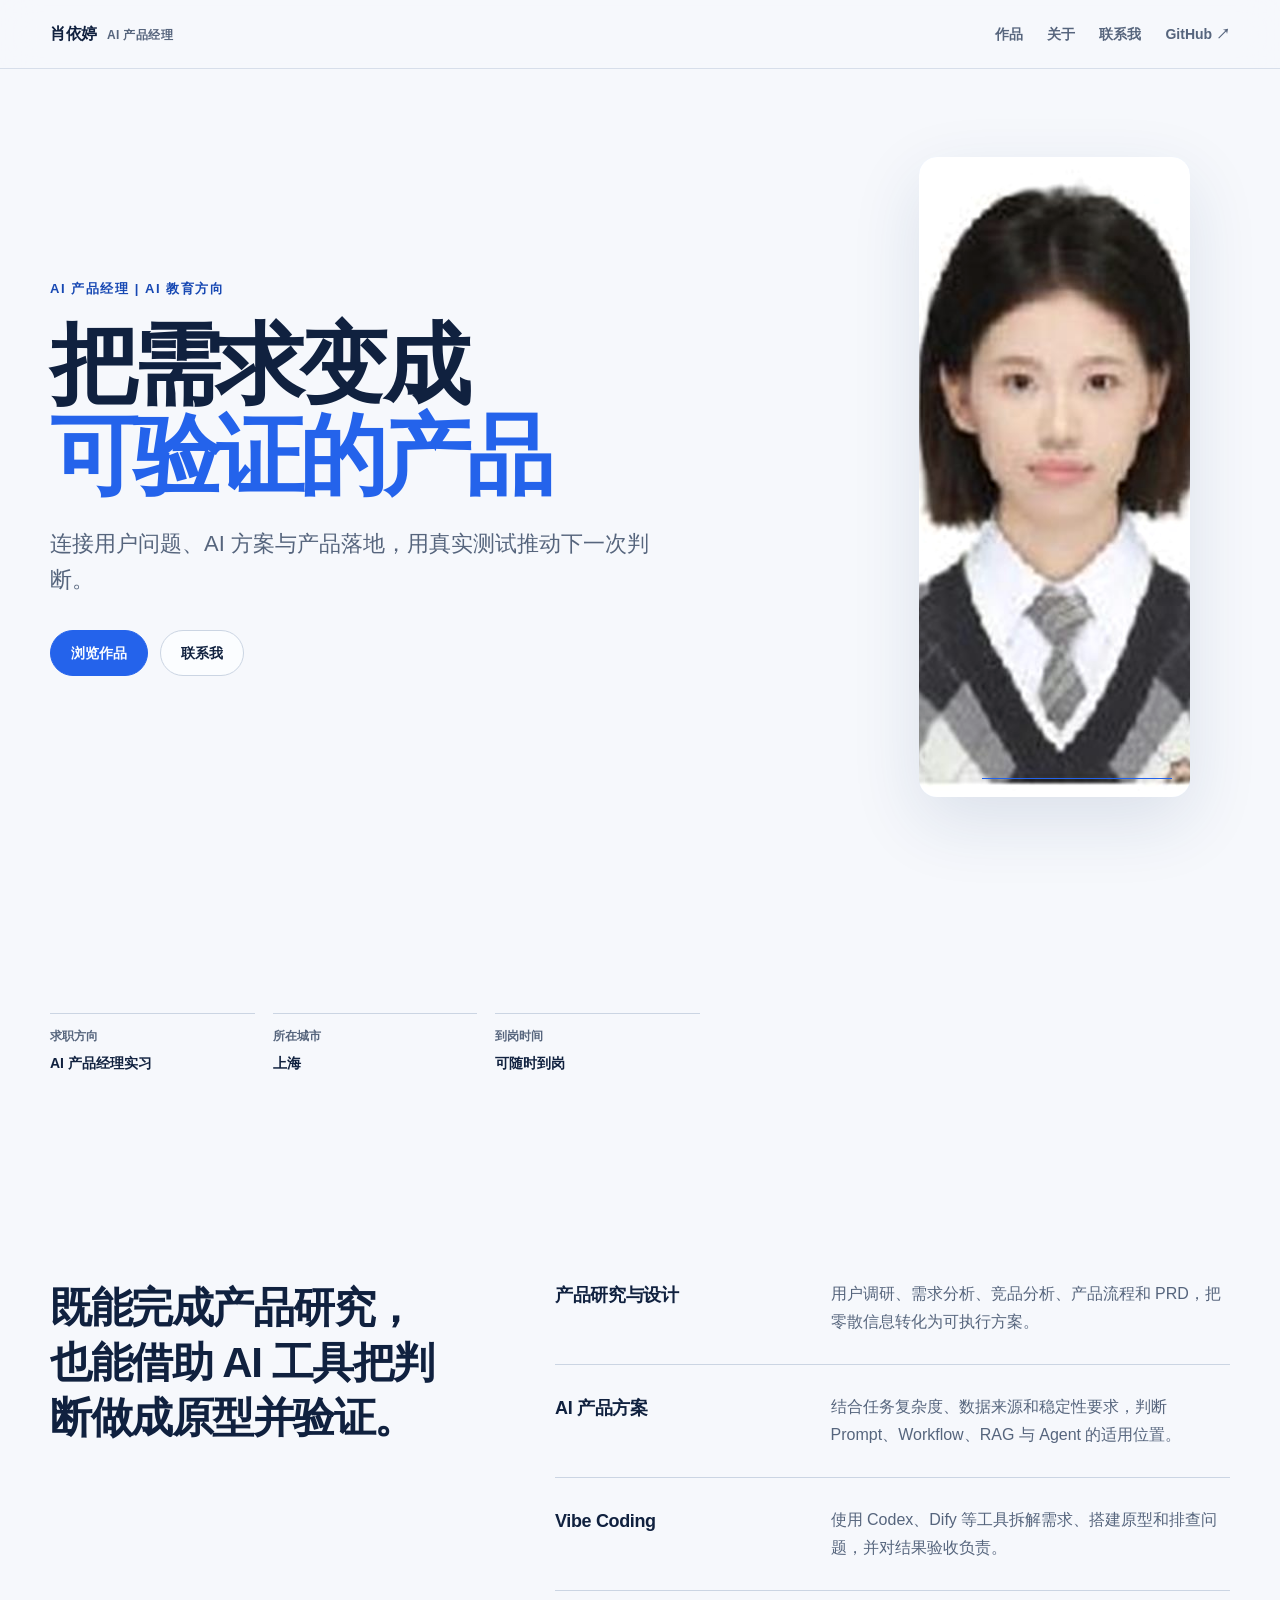
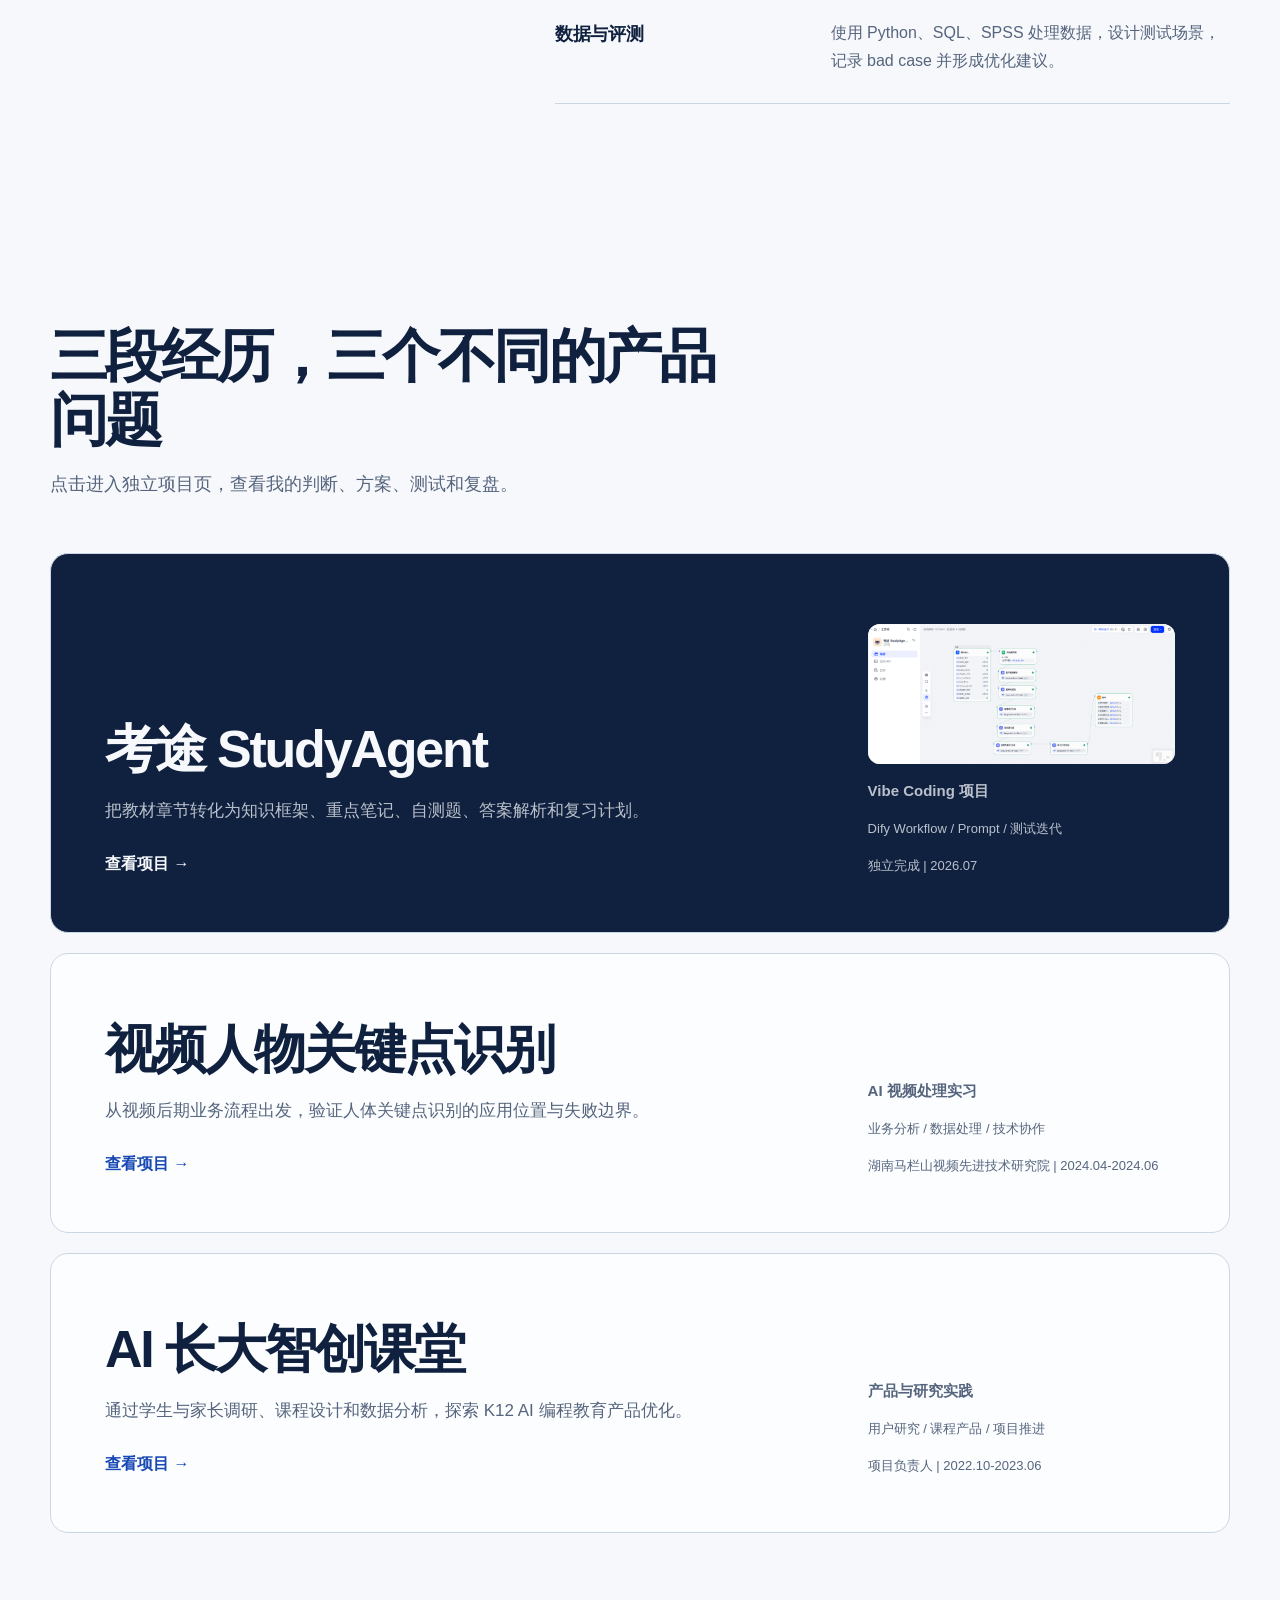
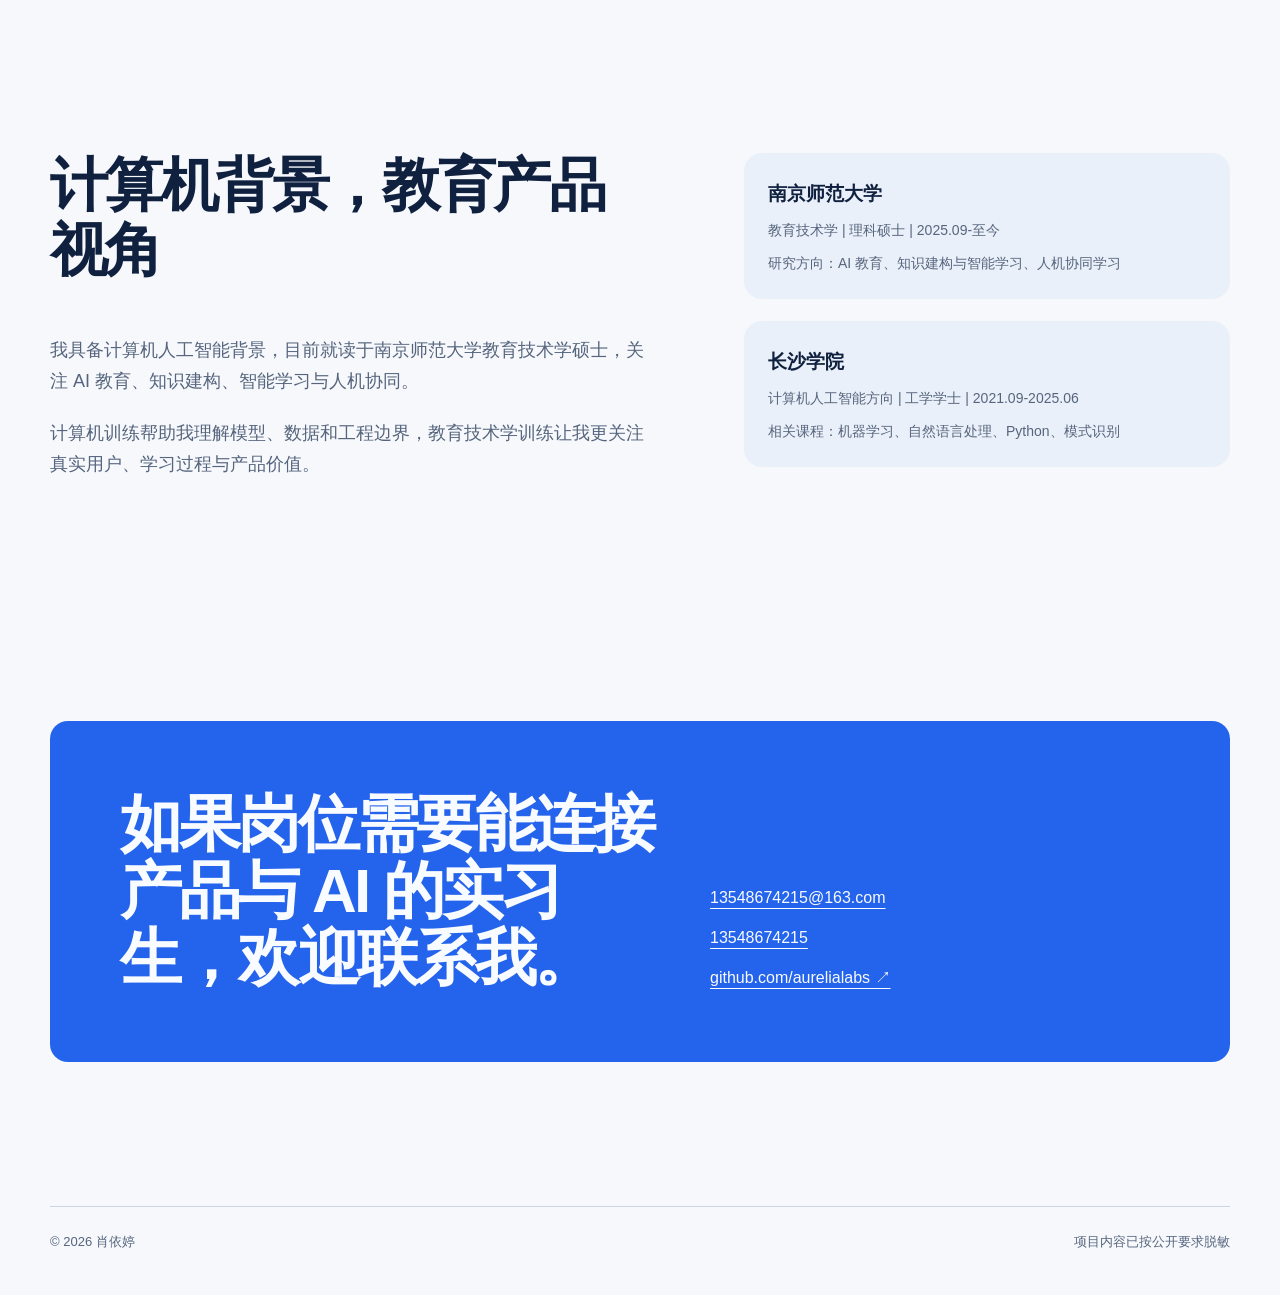
==== index.html @ 1c104a35 "Add files via upload Upload portfolio website" ====
<!doctype html>
<html lang="zh-CN">
  <head>
    <meta charset="utf-8" />
    <meta name="viewport" content="width=device-width, initial-scale=1" />
    <title>肖依婷 | AI 产品经理作品集</title>
    <meta name="description" content="肖依婷的 AI 产品经理作品集，展示 Vibe Coding、AI Workflow、产品研究、数据评测与实习项目。" />
    <meta name="theme-color" content="#10213f" />
    <meta property="og:title" content="肖依婷 | AI 产品经理作品集" />
    <meta property="og:description" content="用产品方法定义问题，用 AI 工具验证方案。" />
    <meta property="og:type" content="website" />
    <meta property="og:image" content="assets/images/portrait.jpg" />
    <link rel="stylesheet" href="assets/css/styles.css" />
    <script defer src="assets/js/main.js"></script>
    <script type="application/ld+json">
      {
        "@context": "https://schema.org",
        "@type": "Person",
        "name": "肖依婷",
        "jobTitle": "AI 产品经理",
        "email": "mailto:13548674215@163.com",
        "url": "https://github.com/aurelialabs",
        "alumniOf": ["南京师范大学", "长沙学院"],
        "knowsAbout": ["AI 产品设计", "Dify", "Prompt Engineering", "用户研究", "数据分析"]
      }
    </script>
  </head>
  <body>
    <a class="skip-link" href="#main">跳到主要内容</a>

    <header class="site-header">
      <nav class="nav-shell" aria-label="主导航">
        <a class="brand" href="index.html">
          肖依婷
          <small>AI 产品经理</small>
        </a>
        <button class="menu-button" type="button" aria-expanded="false" aria-controls="site-navigation" data-menu-button>菜单</button>
        <div class="nav-links" id="site-navigation" data-navigation>
          <a href="#work">作品</a>
          <a href="#about">关于</a>
          <a href="#contact">联系我</a>
          <a href="https://github.com/aurelialabs" target="_blank" rel="noreferrer">GitHub ↗</a>
        </div>
      </nav>
    </header>

    <main id="main">
      <div class="container">
        <section class="hero" aria-labelledby="hero-title">
          <div class="hero-copy reveal">
            <p class="eyebrow">AI 产品经理 | AI 教育方向</p>
            <h1 id="hero-title">把需求变成<br /><span>可验证的产品</span></h1>
            <p class="hero-lead">连接用户问题、AI 方案与产品落地，用真实测试推动下一次判断。</p>
            <div class="hero-actions">
              <a class="button" href="#work">浏览作品</a>
              <a class="button secondary" href="mailto:13548674215@163.com">联系我</a>
            </div>
          </div>
          <figure class="portrait-wrap reveal">
            <img src="assets/images/portrait.jpg" width="520" height="650" alt="肖依婷职业照" />
          </figure>
        </section>
      </div>

      <section class="section compact" aria-label="求职信息">
        <div class="container">
          <dl class="quick-facts reveal">
            <div>
              <dt>求职方向</dt>
              <dd>AI 产品经理实习</dd>
            </div>
            <div>
              <dt>所在城市</dt>
              <dd>上海</dd>
            </div>
            <div>
              <dt>到岗时间</dt>
              <dd>可随时到岗</dd>
            </div>
          </dl>
        </div>
      </section>

      <section class="section" id="capabilities">
        <div class="container capability-layout">
          <div class="capability-statement reveal">既能完成产品研究，也能借助 AI 工具把判断做成原型并验证。</div>
          <ul class="capability-list" aria-label="核心能力">
            <li class="capability-item reveal">
              <h3>产品研究与设计</h3>
              <p>用户调研、需求分析、竞品分析、产品流程和 PRD，把零散信息转化为可执行方案。</p>
            </li>
            <li class="capability-item reveal">
              <h3>AI 产品方案</h3>
              <p>结合任务复杂度、数据来源和稳定性要求，判断 Prompt、Workflow、RAG 与 Agent 的适用位置。</p>
            </li>
            <li class="capability-item reveal">
              <h3>Vibe Coding</h3>
              <p>使用 Codex、Dify 等工具拆解需求、搭建原型和排查问题，并对结果验收负责。</p>
            </li>
            <li class="capability-item reveal">
              <h3>数据与评测</h3>
              <p>使用 Python、SQL、SPSS 处理数据，设计测试场景，记录 bad case 并形成优化建议。</p>
            </li>
          </ul>
        </div>
      </section>

      <section class="section" id="work">
        <div class="container">
          <div class="section-heading reveal">
            <h2>三段经历，三个不同的产品问题</h2>
            <p>点击进入独立项目页，查看我的判断、方案、测试和复盘。</p>
          </div>

          <div class="work-list">
            <a class="work-item featured reveal" href="projects/studyagent.html">
              <div class="work-copy">
                <h3>考途 StudyAgent</h3>
                <p>把教材章节转化为知识框架、重点笔记、自测题、答案解析和复习计划。</p>
                <div class="work-link">查看项目 →</div>
              </div>
              <div class="work-meta">
                <img class="work-preview" src="assets/images/studyagent-workflow.png" alt="考途 StudyAgent Workflow 截图" />
                <strong>Vibe Coding 项目</strong>
                <span>Dify Workflow / Prompt / 测试迭代</span>
                <span>独立完成 | 2026.07</span>
              </div>
            </a>

            <a class="work-item reveal" href="projects/video-keypoints.html">
              <div class="work-copy">
                <h3>视频人物关键点识别</h3>
                <p>从视频后期业务流程出发，验证人体关键点识别的应用位置与失败边界。</p>
                <div class="work-link">查看项目 →</div>
              </div>
              <div class="work-meta">
                <strong>AI 视频处理实习</strong>
                <span>业务分析 / 数据处理 / 技术协作</span>
                <span>湖南马栏山视频先进技术研究院 | 2024.04-2024.06</span>
              </div>
            </a>

            <a class="work-item reveal" href="projects/ai-classroom.html">
              <div class="work-copy">
                <h3>AI 长大智创课堂</h3>
                <p>通过学生与家长调研、课程设计和数据分析，探索 K12 AI 编程教育产品优化。</p>
                <div class="work-link">查看项目 →</div>
              </div>
              <div class="work-meta">
                <strong>产品与研究实践</strong>
                <span>用户研究 / 课程产品 / 项目推进</span>
                <span>项目负责人 | 2022.10-2023.06</span>
              </div>
            </a>
          </div>
        </div>
      </section>

      <section class="section" id="about">
        <div class="container about-grid">
          <div class="about-copy reveal">
            <div class="section-heading">
              <h2>计算机背景，教育产品视角</h2>
            </div>
            <p>我具备计算机人工智能背景，目前就读于南京师范大学教育技术学硕士，关注 AI 教育、知识建构、智能学习与人机协同。</p>
            <p>计算机训练帮助我理解模型、数据和工程边界，教育技术学训练让我更关注真实用户、学习过程与产品价值。</p>
          </div>
          <div class="education">
            <article class="reveal">
              <h3>南京师范大学</h3>
              <p>教育技术学 | 理科硕士 | 2025.09-至今</p>
              <p>研究方向：AI 教育、知识建构与智能学习、人机协同学习</p>
            </article>
            <article class="reveal">
              <h3>长沙学院</h3>
              <p>计算机人工智能方向 | 工学学士 | 2021.09-2025.06</p>
              <p>相关课程：机器学习、自然语言处理、Python、模式识别</p>
            </article>
          </div>
        </div>
      </section>

      <section class="section" id="contact">
        <div class="container">
          <div class="contact-panel reveal">
            <h2>如果岗位需要能连接产品与 AI 的实习生，欢迎联系我。</h2>
            <div class="contact-links">
              <a href="mailto:13548674215@163.com">13548674215@163.com</a>
              <a href="tel:13548674215">13548674215</a>
              <a href="https://github.com/aurelialabs" target="_blank" rel="noreferrer">github.com/aurelialabs ↗</a>
            </div>
          </div>
        </div>
      </section>
    </main>

    <footer class="site-footer">
      <div class="container footer-inner">
        <span>© <span data-year>2026</span> 肖依婷</span>
        <span>项目内容已按公开要求脱敏</span>
      </div>
    </footer>
  </body>
</html>
---- assets/css/styles.css ----
:root {
  color-scheme: light dark;
  --bg: #f6f8fc;
  --surface: #fbfdff;
  --surface-2: #eaf0f9;
  --ink: #10213f;
  --muted: #56657d;
  --line: #cbd5e3;
  --accent: #2463eb;
  --accent-strong: #1748b3;
  --accent-soft: #dce8ff;
  --shadow: 0 24px 70px rgba(23, 55, 105, 0.12);
  --radius: 18px;
  --content: 1180px;
}

@media (prefers-color-scheme: dark) {
  :root {
    --bg: #0d1626;
    --surface: #121f34;
    --surface-2: #192943;
    --ink: #edf4ff;
    --muted: #a7b5ca;
    --line: #30425e;
    --accent: #6f9cff;
    --accent-strong: #a9c2ff;
    --accent-soft: #1c3768;
    --shadow: 0 24px 70px rgba(2, 8, 20, 0.28);
  }
}

* {
  box-sizing: border-box;
}

html {
  scroll-behavior: smooth;
}

body {
  margin: 0;
  background: var(--bg);
  color: var(--ink);
  font-family: "Segoe UI", "PingFang SC", "Microsoft YaHei", sans-serif;
  font-size: 16px;
  line-height: 1.75;
  text-rendering: optimizeLegibility;
}

img {
  display: block;
  max-width: 100%;
}

a {
  color: inherit;
}

button,
a {
  -webkit-tap-highlight-color: transparent;
}

:focus-visible {
  outline: 3px solid var(--accent);
  outline-offset: 4px;
}

.skip-link {
  position: fixed;
  top: 10px;
  left: 10px;
  z-index: 100;
  padding: 10px 14px;
  border-radius: 8px;
  background: var(--ink);
  color: var(--bg);
  transform: translateY(-160%);
  transition: transform 180ms ease;
}

.skip-link:focus {
  transform: translateY(0);
}

.site-header {
  position: sticky;
  top: 0;
  z-index: 20;
  border-bottom: 1px solid color-mix(in srgb, var(--line) 70%, transparent);
  background: color-mix(in srgb, var(--bg) 88%, transparent);
  backdrop-filter: blur(18px);
}

.nav-shell {
  width: min(var(--content), calc(100% - 40px));
  min-height: 68px;
  margin: 0 auto;
  display: flex;
  align-items: center;
  justify-content: space-between;
  gap: 28px;
}

.brand {
  display: inline-flex;
  align-items: baseline;
  gap: 10px;
  color: var(--ink);
  text-decoration: none;
  font-weight: 760;
  letter-spacing: -0.02em;
  white-space: nowrap;
}

.brand small {
  color: var(--muted);
  font-size: 12px;
  font-weight: 600;
  letter-spacing: 0.03em;
}

.nav-links {
  display: flex;
  align-items: center;
  gap: 24px;
}

.nav-links a {
  color: var(--muted);
  text-decoration: none;
  font-size: 14px;
  font-weight: 650;
  transition: color 160ms ease;
}

.nav-links a:hover,
.nav-links a[aria-current="page"] {
  color: var(--accent-strong);
}

.menu-button {
  display: none;
  border: 1px solid var(--line);
  border-radius: 999px;
  background: var(--surface);
  color: var(--ink);
  padding: 8px 13px;
  font: inherit;
  font-size: 14px;
  font-weight: 700;
  cursor: pointer;
}

.container {
  width: min(var(--content), calc(100% - 40px));
  margin: 0 auto;
}

.hero {
  min-height: calc(100dvh - 68px);
  display: grid;
  grid-template-columns: minmax(0, 1.35fr) minmax(280px, 0.65fr);
  align-items: center;
  gap: clamp(40px, 8vw, 100px);
  padding: 72px 0 88px;
}

.hero-copy {
  max-width: 760px;
}

.eyebrow {
  margin: 0 0 18px;
  color: var(--accent-strong);
  font-size: 13px;
  font-weight: 750;
  letter-spacing: 0.12em;
  text-transform: uppercase;
}

.hero h1,
.project-hero h1 {
  margin: 0;
  font-size: clamp(46px, 7vw, 88px);
  line-height: 1.04;
  letter-spacing: -0.055em;
  font-weight: 820;
}

.hero h1 span {
  color: var(--accent);
}

.hero-lead {
  max-width: 620px;
  margin: 24px 0 0;
  color: var(--muted);
  font-size: clamp(18px, 2vw, 22px);
  line-height: 1.65;
}

.hero-actions,
.project-actions {
  display: flex;
  flex-wrap: wrap;
  gap: 12px;
  margin-top: 32px;
}

.button {
  min-height: 46px;
  display: inline-flex;
  align-items: center;
  justify-content: center;
  gap: 8px;
  padding: 0 20px;
  border: 1px solid var(--accent);
  border-radius: 999px;
  background: var(--accent);
  color: #f8fbff;
  text-decoration: none;
  font-size: 14px;
  font-weight: 750;
  line-height: 1;
  white-space: nowrap;
  transition: transform 160ms ease, background 160ms ease;
}

.button:hover {
  background: var(--accent-strong);
  transform: translateY(-2px);
}

.button:active {
  transform: translateY(1px);
}

.button.secondary {
  border-color: var(--line);
  background: var(--surface);
  color: var(--ink);
}

.button.secondary:hover {
  border-color: var(--accent);
  color: var(--accent-strong);
}

.portrait-wrap {
  position: relative;
  align-self: stretch;
  min-height: 520px;
  overflow: hidden;
  border-radius: var(--radius);
  background: var(--accent-soft);
  box-shadow: var(--shadow);
}

.portrait-wrap::after {
  content: "";
  position: absolute;
  inset: auto 18px 18px auto;
  width: 70%;
  height: 1px;
  background: var(--accent);
}

.portrait-wrap img {
  width: 100%;
  height: 100%;
  object-fit: cover;
  object-position: center top;
  filter: saturate(0.82) contrast(1.03);
}

.quick-facts {
  margin-top: 34px;
  display: grid;
  grid-template-columns: repeat(3, minmax(0, 1fr));
  gap: 18px;
  max-width: 650px;
}

.quick-facts div {
  padding-top: 12px;
  border-top: 1px solid var(--line);
}

.quick-facts dt {
  color: var(--muted);
  font-size: 12px;
  font-weight: 650;
}

.quick-facts dd {
  margin: 4px 0 0;
  font-size: 14px;
  font-weight: 750;
}

.section {
  padding: 110px 0;
}

.section.compact {
  padding: 78px 0;
}

.section-heading {
  max-width: 720px;
  margin-bottom: 52px;
}

.section-heading h2,
.project-section h2 {
  margin: 0;
  font-size: clamp(32px, 4.8vw, 58px);
  line-height: 1.12;
  letter-spacing: -0.045em;
}

.section-heading p {
  max-width: 620px;
  margin: 16px 0 0;
  color: var(--muted);
  font-size: 18px;
}

.capability-layout {
  display: grid;
  grid-template-columns: minmax(260px, 0.75fr) minmax(0, 1.25fr);
  gap: clamp(36px, 8vw, 100px);
  align-items: start;
}

.capability-statement {
  position: sticky;
  top: 108px;
  font-size: clamp(26px, 3.3vw, 42px);
  line-height: 1.32;
  letter-spacing: -0.035em;
  font-weight: 760;
}

.capability-list {
  margin: 0;
  padding: 0;
  list-style: none;
}

.capability-item {
  display: grid;
  grid-template-columns: minmax(180px, 0.62fr) 1fr;
  gap: 28px;
  padding: 28px 0;
  border-bottom: 1px solid var(--line);
}

.capability-item:first-child {
  padding-top: 0;
}

.capability-item h3 {
  margin: 0;
  font-size: 18px;
  letter-spacing: -0.02em;
}

.capability-item p {
  margin: 0;
  color: var(--muted);
}

.work-list {
  display: grid;
  gap: 20px;
}

.work-item {
  display: grid;
  grid-template-columns: 1fr minmax(220px, 0.44fr);
  gap: clamp(24px, 5vw, 70px);
  align-items: end;
  min-height: 280px;
  padding: clamp(28px, 5vw, 54px);
  overflow: hidden;
  border: 1px solid var(--line);
  border-radius: var(--radius);
  background: var(--surface);
  text-decoration: none;
  transition: transform 180ms ease, border-color 180ms ease, box-shadow 180ms ease;
}

.work-item:hover {
  transform: translateY(-4px);
  border-color: var(--accent);
  box-shadow: var(--shadow);
}

.work-item.featured {
  min-height: 380px;
  background: var(--ink);
  color: var(--bg);
}

.work-item.featured .work-copy p,
.work-item.featured .work-meta {
  color: color-mix(in srgb, var(--bg) 74%, transparent);
}

.work-item h3 {
  max-width: 700px;
  margin: 0;
  font-size: clamp(29px, 4.2vw, 52px);
  line-height: 1.12;
  letter-spacing: -0.042em;
}

.work-copy p {
  max-width: 620px;
  margin: 18px 0 0;
  color: var(--muted);
  font-size: 17px;
}

.work-meta {
  display: grid;
  gap: 14px;
  color: var(--muted);
  font-size: 13px;
}

.work-preview {
  width: 100%;
  max-height: 180px;
  object-fit: cover;
  object-position: top left;
  border-radius: calc(var(--radius) - 6px);
  background: var(--surface-2);
}

.work-meta strong {
  color: inherit;
  font-size: 15px;
}

.work-link {
  margin-top: 24px;
  color: var(--accent-strong);
  font-weight: 750;
}

.featured .work-link {
  color: var(--bg);
}

.about-grid {
  display: grid;
  grid-template-columns: minmax(0, 1.1fr) minmax(280px, 0.9fr);
  gap: clamp(36px, 8vw, 100px);
  align-items: start;
}

.about-copy p {
  margin: 0 0 20px;
  color: var(--muted);
  font-size: 18px;
}

.education {
  display: grid;
  gap: 22px;
}

.education article {
  padding: 24px;
  border-radius: var(--radius);
  background: var(--surface-2);
}

.education h3 {
  margin: 0;
  font-size: 19px;
}

.education p {
  margin: 8px 0 0;
  color: var(--muted);
  font-size: 14px;
}

.contact-panel {
  display: grid;
  grid-template-columns: minmax(0, 1.1fr) minmax(260px, 0.9fr);
  gap: 40px;
  padding: clamp(34px, 6vw, 70px);
  border-radius: var(--radius);
  background: var(--accent);
  color: #f8fbff;
}

.contact-panel h2 {
  max-width: 660px;
  margin: 0;
  font-size: clamp(34px, 5vw, 62px);
  line-height: 1.08;
  letter-spacing: -0.045em;
}

.contact-links {
  display: grid;
  align-content: end;
  gap: 12px;
}

.contact-links a {
  color: #f8fbff;
  text-decoration-thickness: 1px;
  text-underline-offset: 5px;
}

.site-footer {
  padding: 34px 0 42px;
  color: var(--muted);
  font-size: 13px;
}

.footer-inner {
  display: flex;
  justify-content: space-between;
  gap: 20px;
  border-top: 1px solid var(--line);
  padding-top: 24px;
}

.project-hero {
  padding: 90px 0 74px;
}

.project-hero h1 {
  max-width: 950px;
  font-size: clamp(42px, 7vw, 82px);
}

.project-summary {
  max-width: 760px;
  margin: 26px 0 0;
  color: var(--muted);
  font-size: clamp(18px, 2.2vw, 23px);
}

.project-meta {
  display: grid;
  grid-template-columns: repeat(4, minmax(0, 1fr));
  gap: 20px;
  margin-top: 46px;
  padding: 22px 0;
  border-top: 1px solid var(--line);
  border-bottom: 1px solid var(--line);
}

.project-meta dt {
  color: var(--muted);
  font-size: 12px;
  font-weight: 650;
}

.project-meta dd {
  margin: 5px 0 0;
  font-weight: 750;
}

.project-body {
  padding-bottom: 100px;
}

.project-section {
  display: grid;
  grid-template-columns: minmax(220px, 0.55fr) minmax(0, 1.45fr);
  gap: clamp(36px, 8vw, 110px);
  padding: 76px 0;
  border-bottom: 1px solid var(--line);
}

.project-section h2 {
  font-size: clamp(28px, 3.4vw, 44px);
}

.project-content {
  max-width: 760px;
}

.project-content p {
  margin: 0 0 20px;
  color: var(--muted);
}

.project-content h3 {
  margin: 38px 0 12px;
  font-size: 21px;
  letter-spacing: -0.02em;
}

.project-content ul,
.project-content ol {
  margin: 18px 0 26px;
  padding-left: 22px;
  color: var(--muted);
}

.project-content li + li {
  margin-top: 9px;
}

.callout {
  margin: 28px 0;
  padding: 22px 24px;
  border-left: 4px solid var(--accent);
  border-radius: 0 var(--radius) var(--radius) 0;
  background: var(--surface-2);
}

.callout p {
  margin: 0;
  color: var(--ink);
  font-weight: 650;
}

.process {
  display: grid;
  grid-template-columns: repeat(3, minmax(0, 1fr));
  gap: 12px;
  margin: 26px 0;
}

.process div {
  padding: 20px;
  border-radius: var(--radius);
  background: var(--surface-2);
}

.process strong {
  display: block;
  margin-bottom: 6px;
}

.process span {
  color: var(--muted);
  font-size: 14px;
}

.evidence-grid {
  display: grid;
  grid-template-columns: repeat(2, minmax(0, 1fr));
  gap: 16px;
  margin: 28px 0;
}

.evidence {
  overflow: hidden;
  border: 1px solid var(--line);
  border-radius: var(--radius);
  background: var(--surface);
}

.evidence.wide {
  grid-column: 1 / -1;
}

.evidence img {
  width: 100%;
  aspect-ratio: 16 / 10;
  object-fit: cover;
  object-position: top left;
  background: var(--surface-2);
}

.evidence figcaption {
  padding: 14px 16px 16px;
  color: var(--muted);
  font-size: 13px;
}

.data-points {
  display: grid;
  grid-template-columns: repeat(2, minmax(0, 1fr));
  gap: 16px;
  margin: 28px 0;
}

.data-point {
  padding: 24px;
  border-radius: var(--radius);
  background: var(--surface-2);
}

.data-point strong {
  display: block;
  color: var(--accent-strong);
  font-size: clamp(26px, 4vw, 42px);
  letter-spacing: -0.04em;
}

.data-point span {
  color: var(--muted);
  font-size: 14px;
}

.next-projects {
  display: grid;
  grid-template-columns: repeat(2, minmax(0, 1fr));
  gap: 16px;
  padding: 70px 0 100px;
}

.next-projects a {
  padding: 26px;
  border: 1px solid var(--line);
  border-radius: var(--radius);
  background: var(--surface);
  text-decoration: none;
  font-weight: 750;
  transition: border-color 160ms ease, transform 160ms ease;
}

.next-projects a:hover {
  border-color: var(--accent);
  transform: translateY(-3px);
}

.reveal {
  opacity: 0;
  transform: translateY(18px);
}

.reveal.is-visible {
  opacity: 1;
  transform: translateY(0);
  transition: opacity 520ms cubic-bezier(0.16, 1, 0.3, 1), transform 520ms cubic-bezier(0.16, 1, 0.3, 1);
}

@media (max-width: 900px) {
  .menu-button {
    display: inline-flex;
  }

  .nav-links {
    position: absolute;
    top: 68px;
    right: 20px;
    left: 20px;
    display: none;
    align-items: stretch;
    flex-direction: column;
    gap: 0;
    padding: 12px;
    border: 1px solid var(--line);
    border-radius: var(--radius);
    background: var(--surface);
    box-shadow: var(--shadow);
  }

  .nav-links.is-open {
    display: flex;
  }

  .nav-links a {
    padding: 11px 12px;
  }

  .hero,
  .about-grid,
  .contact-panel,
  .project-section {
    grid-template-columns: 1fr;
  }

  .hero {
    min-height: auto;
    padding-top: 54px;
  }

  .portrait-wrap {
    min-height: 480px;
  }

  .capability-layout {
    grid-template-columns: 1fr;
  }

  .capability-statement {
    position: static;
  }

  .project-meta {
    grid-template-columns: repeat(2, minmax(0, 1fr));
  }

  .project-section {
    gap: 26px;
  }
}

@media (max-width: 680px) {
  .nav-shell,
  .container {
    width: min(100% - 28px, var(--content));
  }

  .brand small {
    display: none;
  }

  .hero h1,
  .project-hero h1 {
    font-size: clamp(40px, 12vw, 58px);
  }

  .hero-lead,
  .project-summary {
    font-size: 17px;
  }

  .portrait-wrap {
    min-height: 390px;
  }

  .quick-facts,
  .project-meta,
  .process,
  .evidence-grid,
  .data-points,
  .next-projects {
    grid-template-columns: 1fr;
  }

  .capability-item,
  .work-item {
    grid-template-columns: 1fr;
  }

  .work-item,
  .work-item.featured {
    min-height: auto;
  }

  .section {
    padding: 82px 0;
  }

  .project-section {
    padding: 56px 0;
  }

  .evidence.wide {
    grid-column: auto;
  }

  .footer-inner {
    flex-direction: column;
  }
}

@media (prefers-reduced-motion: reduce) {
  *,
  *::before,
  *::after {
    scroll-behavior: auto !important;
    animation-duration: 0.01ms !important;
    animation-iteration-count: 1 !important;
    transition-duration: 0.01ms !important;
  }

  .reveal {
    opacity: 1;
    transform: none;
  }
}
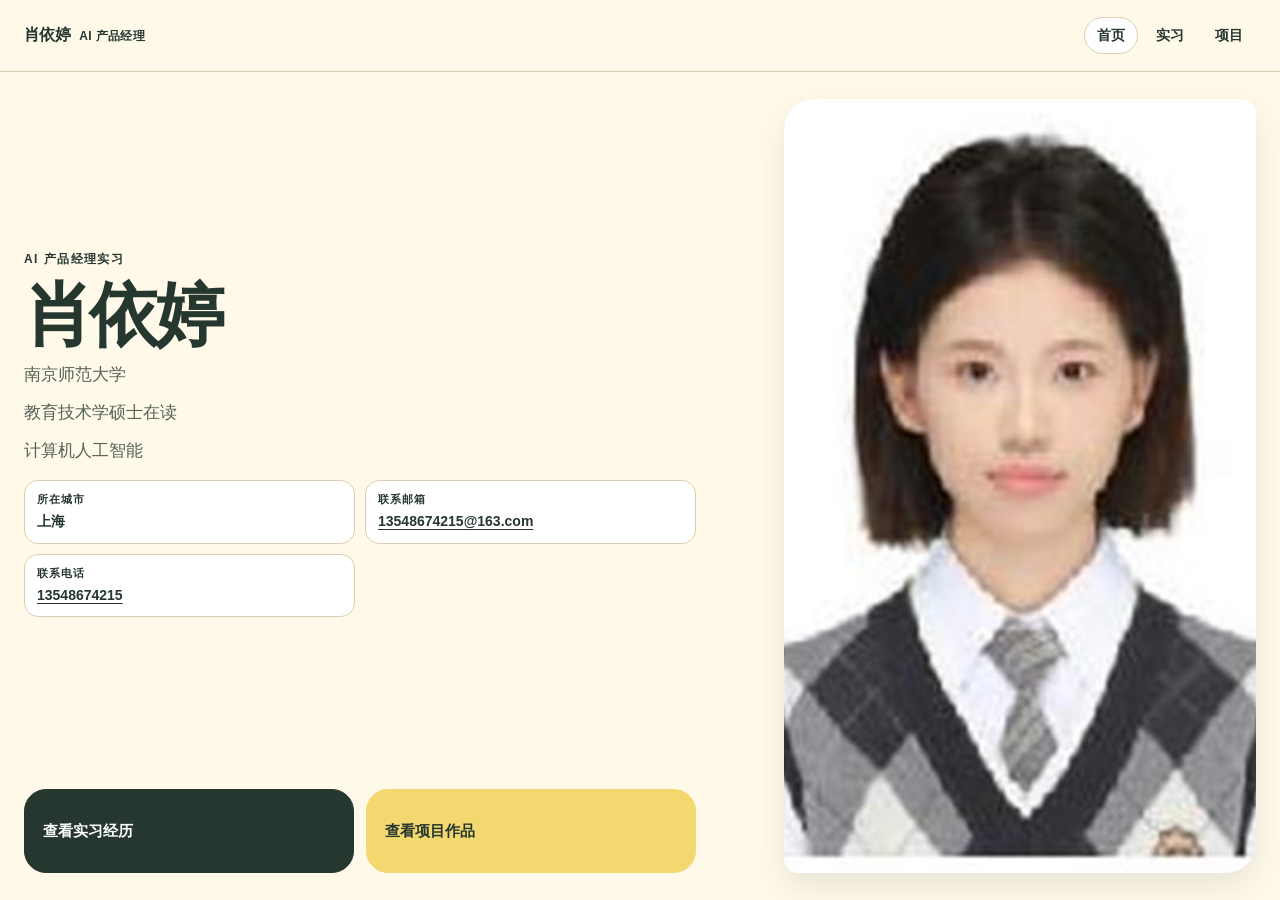
==== commit 21ab8ec4: "Add files via upload" ====
--- a/index.html
+++ b/index.html
@@ -4,201 +4,105 @@
     <meta charset="utf-8" />
     <meta name="viewport" content="width=device-width, initial-scale=1" />
     <title>肖依婷 | AI 产品经理作品集</title>
-    <meta name="description" content="肖依婷的 AI 产品经理作品集，展示 Vibe Coding、AI Workflow、产品研究、数据评测与实习项目。" />
+    <meta name="description" content="肖依婷的 AI 产品经理作品集。" />
     <meta name="theme-color" content="#10213f" />
     <meta property="og:title" content="肖依婷 | AI 产品经理作品集" />
     <meta property="og:description" content="用产品方法定义问题，用 AI 工具验证方案。" />
     <meta property="og:type" content="website" />
     <meta property="og:image" content="assets/images/portrait.jpg" />
     <link rel="stylesheet" href="assets/css/styles.css" />
-    <script defer src="assets/js/main.js"></script>
-    <script type="application/ld+json">
-      {
-        "@context": "https://schema.org",
-        "@type": "Person",
-        "name": "肖依婷",
-        "jobTitle": "AI 产品经理",
-        "email": "mailto:13548674215@163.com",
-        "url": "https://github.com/aurelialabs",
-        "alumniOf": ["南京师范大学", "长沙学院"],
-        "knowsAbout": ["AI 产品设计", "Dify", "Prompt Engineering", "用户研究", "数据分析"]
-      }
-    </script>
   </head>
   <body>
-    <a class="skip-link" href="#main">跳到主要内容</a>
+    <div class="app-shell">
+      <a class="skip-link" href="#main">跳到主要内容</a>
 
-    <header class="site-header">
-      <nav class="nav-shell" aria-label="主导航">
-        <a class="brand" href="index.html">
-          肖依婷
-          <small>AI 产品经理</small>
-        </a>
-        <button class="menu-button" type="button" aria-expanded="false" aria-controls="site-navigation" data-menu-button>菜单</button>
-        <div class="nav-links" id="site-navigation" data-navigation>
-          <a href="#work">作品</a>
-          <a href="#about">关于</a>
-          <a href="#contact">联系我</a>
-          <a href="https://github.com/aurelialabs" target="_blank" rel="noreferrer">GitHub ↗</a>
-        </div>
-      </nav>
-    </header>
+      <header class="site-header">
+        <nav class="nav-shell" aria-label="主导航">
+          <a class="brand" href="#home" data-home-link>
+            <span data-profile-name>肖依婷</span>
+            <small>AI 产品经理</small>
+          </a>
+          <div class="nav-links" role="group" aria-label="作品集视图">
+            <button type="button" data-view-target="home">首页</button>
+            <button type="button" data-view-target="internship">实习</button>
+            <button type="button" data-view-target="project">项目</button>
+          </div>
+        </nav>
+      </header>
 
-    <main id="main">
-      <div class="container">
-        <section class="hero" aria-labelledby="hero-title">
-          <div class="hero-copy reveal">
-            <p class="eyebrow">AI 产品经理 | AI 教育方向</p>
-            <h1 id="hero-title">把需求变成<br /><span>可验证的产品</span></h1>
-            <p class="hero-lead">连接用户问题、AI 方案与产品落地，用真实测试推动下一次判断。</p>
-            <div class="hero-actions">
-              <a class="button" href="#work">浏览作品</a>
-              <a class="button secondary" href="mailto:13548674215@163.com">联系我</a>
+      <p class="visually-hidden" data-view-announcement aria-live="polite" aria-atomic="true"></p>
+
+      <main id="main">
+        <section class="view view-home" data-view="home" aria-labelledby="home-title">
+          <div class="home-layout">
+            <div class="home-profile">
+              <p class="eyebrow" data-profile-target-role>AI 产品经理实习</p>
+              <h1 id="home-title" tabindex="-1" data-view-heading><span data-profile-name>肖依婷</span></h1>
+              <p data-profile-school>南京师范大学</p>
+              <p data-profile-education>教育技术学硕士在读</p>
+              <p data-profile-background>计算机人工智能</p>
+              <p class="content-error" data-content-error role="status" hidden></p>
+              <dl class="profile-facts">
+                <div>
+                  <dt>所在城市</dt>
+                  <dd data-profile-city>上海</dd>
+                </div>
+                <div>
+                  <dt>联系邮箱</dt>
+                  <dd><a data-profile-email href="mailto:13548674215@163.com">13548674215@163.com</a></dd>
+                </div>
+                <div>
+                  <dt>联系电话</dt>
+                  <dd><a data-profile-phone href="tel:13548674215">13548674215</a></dd>
+                </div>
+              </dl>
+            </div>
+            <figure class="home-portrait">
+              <img data-profile-portrait src="assets/images/portrait.jpg" width="520" height="650" alt="肖依婷职业照" />
+            </figure>
+            <div class="home-entry-actions" aria-label="浏览作品">
+              <button type="button" data-entry-view="internship">查看实习经历</button>
+              <button type="button" data-entry-view="project">查看项目作品</button>
             </div>
           </div>
-          <figure class="portrait-wrap reveal">
-            <img src="assets/images/portrait.jpg" width="520" height="650" alt="肖依婷职业照" />
-          </figure>
         </section>
-      </div>
 
-      <section class="section compact" aria-label="求职信息">
-        <div class="container">
-          <dl class="quick-facts reveal">
-            <div>
-              <dt>求职方向</dt>
-              <dd>AI 产品经理实习</dd>
-            </div>
-            <div>
-              <dt>所在城市</dt>
-              <dd>上海</dd>
-            </div>
-            <div>
-              <dt>到岗时间</dt>
-              <dd>可随时到岗</dd>
-            </div>
-          </dl>
-        </div>
-      </section>
+        <section class="view workspace-view" data-view="internship" aria-labelledby="internship-title" hidden>
+          <div class="workspace">
+            <aside class="entry-sidebar" aria-label="实习经历导航">
+              <h2 id="internship-title" tabindex="-1" data-view-heading>实习经历</h2>
+              <nav aria-label="实习经历条目">
+                <div data-entry-nav="internships" role="tablist" aria-label="实习经历条目"></div>
+              </nav>
+            </aside>
+            <article class="detail-scroll" data-detail-scroll data-entry-detail="internships" role="tabpanel" id="internships-panel" tabindex="0"></article>
+          </div>
+        </section>
 
-      <section class="section" id="capabilities">
-        <div class="container capability-layout">
-          <div class="capability-statement reveal">既能完成产品研究，也能借助 AI 工具把判断做成原型并验证。</div>
-          <ul class="capability-list" aria-label="核心能力">
-            <li class="capability-item reveal">
-              <h3>产品研究与设计</h3>
-              <p>用户调研、需求分析、竞品分析、产品流程和 PRD，把零散信息转化为可执行方案。</p>
-            </li>
-            <li class="capability-item reveal">
-              <h3>AI 产品方案</h3>
-              <p>结合任务复杂度、数据来源和稳定性要求，判断 Prompt、Workflow、RAG 与 Agent 的适用位置。</p>
-            </li>
-            <li class="capability-item reveal">
-              <h3>Vibe Coding</h3>
-              <p>使用 Codex、Dify 等工具拆解需求、搭建原型和排查问题，并对结果验收负责。</p>
-            </li>
-            <li class="capability-item reveal">
-              <h3>数据与评测</h3>
-              <p>使用 Python、SQL、SPSS 处理数据，设计测试场景，记录 bad case 并形成优化建议。</p>
-            </li>
-          </ul>
-        </div>
-      </section>
+        <section class="view workspace-view" data-view="project" aria-labelledby="project-title" hidden>
+          <div class="workspace">
+            <aside class="entry-sidebar" aria-label="项目作品导航">
+              <h2 id="project-title" tabindex="-1" data-view-heading>项目作品</h2>
+              <nav aria-label="项目作品条目">
+                <div data-entry-nav="projects" role="tablist" aria-label="项目作品条目"></div>
+              </nav>
+            </aside>
+            <article class="detail-scroll" data-detail-scroll data-entry-detail="projects" role="tabpanel" id="projects-panel" tabindex="0"></article>
+          </div>
+        </section>
+      </main>
+    </div>
 
-      <section class="section" id="work">
-        <div class="container">
-          <div class="section-heading reveal">
-            <h2>三段经历，三个不同的产品问题</h2>
-            <p>点击进入独立项目页，查看我的判断、方案、测试和复盘。</p>
-          </div>
+    <dialog data-lightbox aria-label="图片预览">
+      <figure>
+        <img data-lightbox-image alt="" />
+        <figcaption data-lightbox-caption></figcaption>
+      </figure>
+      <button type="button" data-lightbox-close>关闭图片预览</button>
+    </dialog>
 
-          <div class="work-list">
-            <a class="work-item featured reveal" href="projects/studyagent.html">
-              <div class="work-copy">
-                <h3>考途 StudyAgent</h3>
-                <p>把教材章节转化为知识框架、重点笔记、自测题、答案解析和复习计划。</p>
-                <div class="work-link">查看项目 →</div>
-              </div>
-              <div class="work-meta">
-                <img class="work-preview" src="assets/images/studyagent-workflow.png" alt="考途 StudyAgent Workflow 截图" />
-                <strong>Vibe Coding 项目</strong>
-                <span>Dify Workflow / Prompt / 测试迭代</span>
-                <span>独立完成 | 2026.07</span>
-              </div>
-            </a>
-
-            <a class="work-item reveal" href="projects/video-keypoints.html">
-              <div class="work-copy">
-                <h3>视频人物关键点识别</h3>
-                <p>从视频后期业务流程出发，验证人体关键点识别的应用位置与失败边界。</p>
-                <div class="work-link">查看项目 →</div>
-              </div>
-              <div class="work-meta">
-                <strong>AI 视频处理实习</strong>
-                <span>业务分析 / 数据处理 / 技术协作</span>
-                <span>湖南马栏山视频先进技术研究院 | 2024.04-2024.06</span>
-              </div>
-            </a>
-
-            <a class="work-item reveal" href="projects/ai-classroom.html">
-              <div class="work-copy">
-                <h3>AI 长大智创课堂</h3>
-                <p>通过学生与家长调研、课程设计和数据分析，探索 K12 AI 编程教育产品优化。</p>
-                <div class="work-link">查看项目 →</div>
-              </div>
-              <div class="work-meta">
-                <strong>产品与研究实践</strong>
-                <span>用户研究 / 课程产品 / 项目推进</span>
-                <span>项目负责人 | 2022.10-2023.06</span>
-              </div>
-            </a>
-          </div>
-        </div>
-      </section>
-
-      <section class="section" id="about">
-        <div class="container about-grid">
-          <div class="about-copy reveal">
-            <div class="section-heading">
-              <h2>计算机背景，教育产品视角</h2>
-            </div>
-            <p>我具备计算机人工智能背景，目前就读于南京师范大学教育技术学硕士，关注 AI 教育、知识建构、智能学习与人机协同。</p>
-            <p>计算机训练帮助我理解模型、数据和工程边界，教育技术学训练让我更关注真实用户、学习过程与产品价值。</p>
-          </div>
-          <div class="education">
-            <article class="reveal">
-              <h3>南京师范大学</h3>
-              <p>教育技术学 | 理科硕士 | 2025.09-至今</p>
-              <p>研究方向：AI 教育、知识建构与智能学习、人机协同学习</p>
-            </article>
-            <article class="reveal">
-              <h3>长沙学院</h3>
-              <p>计算机人工智能方向 | 工学学士 | 2021.09-2025.06</p>
-              <p>相关课程：机器学习、自然语言处理、Python、模式识别</p>
-            </article>
-          </div>
-        </div>
-      </section>
-
-      <section class="section" id="contact">
-        <div class="container">
-          <div class="contact-panel reveal">
-            <h2>如果岗位需要能连接产品与 AI 的实习生，欢迎联系我。</h2>
-            <div class="contact-links">
-              <a href="mailto:13548674215@163.com">13548674215@163.com</a>
-              <a href="tel:13548674215">13548674215</a>
-              <a href="https://github.com/aurelialabs" target="_blank" rel="noreferrer">github.com/aurelialabs ↗</a>
-            </div>
-          </div>
-        </div>
-      </section>
-    </main>
-
-    <footer class="site-footer">
-      <div class="container footer-inner">
-        <span>© <span data-year>2026</span> 肖依婷</span>
-        <span>项目内容已按公开要求脱敏</span>
-      </div>
-    </footer>
+    <script src="content/portfolio-data.js"></script>
+    <script src="assets/js/content-model.js"></script>
+    <script src="assets/js/main.js"></script>
   </body>
 </html>
--- a/assets/css/styles.css
+++ b/assets/css/styles.css
@@ -1,32 +1,19 @@
 :root {
-  color-scheme: light dark;
-  --bg: #f6f8fc;
-  --surface: #fbfdff;
-  --surface-2: #eaf0f9;
-  --ink: #10213f;
-  --muted: #56657d;
-  --line: #cbd5e3;
-  --accent: #2463eb;
-  --accent-strong: #1748b3;
-  --accent-soft: #dce8ff;
-  --shadow: 0 24px 70px rgba(23, 55, 105, 0.12);
-  --radius: 18px;
-  --content: 1180px;
-}
-
-@media (prefers-color-scheme: dark) {
-  :root {
-    --bg: #0d1626;
-    --surface: #121f34;
-    --surface-2: #192943;
-    --ink: #edf4ff;
-    --muted: #a7b5ca;
-    --line: #30425e;
-    --accent: #6f9cff;
-    --accent-strong: #a9c2ff;
-    --accent-soft: #1c3768;
-    --shadow: 0 24px 70px rgba(2, 8, 20, 0.28);
-  }
+  color-scheme: light;
+  --color-cream: #fff9e9;
+  --color-ink: #26372f;
+  --color-mint: #dcefdc;
+  --color-mint-strong: #6f9b78;
+  --color-coral: #ff765b;
+  --color-butter: #f2d86f;
+  --color-line: #d8cfb1;
+  --color-paper: #ffffff;
+  --radius-sm: 14px;
+  --radius-md: 22px;
+  --radius-lg: 30px;
+  --shadow-soft: 0 14px 30px rgba(38, 55, 47, 0.10);
+  --content-width: 1360px;
+  --header-height: 72px;
 }
 
 * {
@@ -34,17 +21,37 @@
 }
 
 html {
-  scroll-behavior: smooth;
+  background: var(--color-cream);
 }
 
 body {
+  min-width: 320px;
   margin: 0;
-  background: var(--bg);
-  color: var(--ink);
-  font-family: "Segoe UI", "PingFang SC", "Microsoft YaHei", sans-serif;
+  overflow-x: hidden;
+  background: var(--color-cream);
+  color: var(--color-ink);
+  font-family: "Segoe UI", "PingFang SC", "Microsoft YaHei", Arial, sans-serif;
   font-size: 16px;
-  line-height: 1.75;
+  line-height: 1.55;
   text-rendering: optimizeLegibility;
+}
+
+button,
+a {
+  -webkit-tap-highlight-color: transparent;
+}
+
+button {
+  font: inherit;
+}
+
+button,
+a {
+  color: inherit;
+}
+
+a {
+  text-underline-offset: 0.18em;
 }
 
 img {
@@ -52,31 +59,42 @@
   max-width: 100%;
 }
 
-a {
-  color: inherit;
-}
-
-button,
-a {
-  -webkit-tap-highlight-color: transparent;
+[hidden] {
+  display: none !important;
 }
 
 :focus-visible {
-  outline: 3px solid var(--accent);
+  outline: 3px solid var(--color-ink);
   outline-offset: 4px;
+}
+
+.visually-hidden {
+  position: absolute;
+  width: 1px;
+  height: 1px;
+  padding: 0;
+  overflow: hidden;
+  clip: rect(0 0 0 0);
+  white-space: nowrap;
+  border: 0;
+}
+
+.app-shell {
+  min-height: 100dvh;
+  background: var(--color-cream);
 }
 
 .skip-link {
   position: fixed;
-  top: 10px;
-  left: 10px;
-  z-index: 100;
-  padding: 10px 14px;
-  border-radius: 8px;
-  background: var(--ink);
-  color: var(--bg);
-  transform: translateY(-160%);
-  transition: transform 180ms ease;
+  top: 12px;
+  left: 12px;
+  z-index: 10;
+  padding: 9px 13px;
+  border-radius: var(--radius-sm);
+  background: var(--color-ink);
+  color: var(--color-paper);
+  text-decoration: none;
+  transform: translateY(-180%);
 }
 
 .skip-link:focus {
@@ -84,796 +102,1224 @@
 }
 
 .site-header {
-  position: sticky;
-  top: 0;
-  z-index: 20;
-  border-bottom: 1px solid color-mix(in srgb, var(--line) 70%, transparent);
-  background: color-mix(in srgb, var(--bg) 88%, transparent);
-  backdrop-filter: blur(18px);
+  height: var(--header-height);
+  border-bottom: 1px solid var(--color-line);
+  background: var(--color-cream);
 }
 
 .nav-shell {
-  width: min(var(--content), calc(100% - 40px));
-  min-height: 68px;
+  width: min(var(--content-width), calc(100% - 48px));
+  height: 100%;
   margin: 0 auto;
   display: flex;
   align-items: center;
   justify-content: space-between;
-  gap: 28px;
+  gap: 24px;
 }
 
 .brand {
   display: inline-flex;
   align-items: baseline;
-  gap: 10px;
-  color: var(--ink);
+  gap: 9px;
+  min-width: 0;
+  color: var(--color-ink);
+  font-weight: 800;
+  letter-spacing: -0.035em;
   text-decoration: none;
-  font-weight: 760;
-  letter-spacing: -0.02em;
   white-space: nowrap;
 }
 
 .brand small {
-  color: var(--muted);
+  color: var(--color-ink);
   font-size: 12px;
-  font-weight: 600;
+  font-weight: 700;
   letter-spacing: 0.03em;
 }
 
 .nav-links {
   display: flex;
   align-items: center;
-  gap: 24px;
-}
-
-.nav-links a {
-  color: var(--muted);
-  text-decoration: none;
+  justify-content: flex-end;
+  gap: 5px;
+  white-space: nowrap;
+}
+
+.nav-links button {
+  min-height: 36px;
+  padding: 7px 12px;
+  border: 1px solid transparent;
+  border-radius: 999px;
+  background: transparent;
+  color: var(--color-ink);
   font-size: 14px;
-  font-weight: 650;
-  transition: color 160ms ease;
-}
-
-.nav-links a:hover,
-.nav-links a[aria-current="page"] {
-  color: var(--accent-strong);
-}
-
-.menu-button {
-  display: none;
-  border: 1px solid var(--line);
-  border-radius: 999px;
-  background: var(--surface);
-  color: var(--ink);
-  padding: 8px 13px;
-  font: inherit;
+  font-weight: 750;
+  cursor: pointer;
+}
+
+.nav-links button:hover,
+.nav-links button[aria-current="page"] {
+  border-color: var(--color-line);
+  background: var(--color-paper);
+  color: var(--color-ink);
+}
+
+.nav-links button:active {
+  background: var(--color-mint);
+}
+
+.app-shell > main {
+  min-height: calc(100dvh - var(--header-height));
+}
+
+.view {
+  min-height: inherit;
+}
+
+.view-home {
+  background: var(--color-cream);
+}
+
+.home-layout {
+  width: min(var(--content-width), calc(100% - 48px));
+  min-height: calc(100dvh - var(--header-height));
+  margin: 0 auto;
+  display: grid;
+  grid-template-areas:
+    "profile portrait"
+    "entries portrait";
+  grid-template-columns: minmax(0, 3fr) minmax(340px, 2fr);
+  grid-template-rows: minmax(0, 1fr) auto;
+  column-gap: clamp(28px, 4vw, 64px);
+  row-gap: 12px;
+  align-items: stretch;
+  padding: clamp(20px, 3vh, 32px) 0;
+}
+
+.home-profile {
+  grid-area: profile;
+  min-width: 0;
+  display: grid;
+  align-content: center;
+  gap: clamp(9px, 1.3vh, 15px);
+  padding: clamp(4px, 1vh, 12px) 0;
+}
+
+.eyebrow {
+  margin: 0;
+  color: var(--color-ink);
+  font-size: 12px;
+  font-weight: 800;
+  letter-spacing: 0.12em;
+  text-transform: uppercase;
+}
+
+.home-profile h1 {
+  max-width: 10ch;
+  margin: 0;
+  color: var(--color-ink);
+  font-size: clamp(48px, 5.5vw, 82px);
+  font-weight: 850;
+  letter-spacing: -0.065em;
+  line-height: 0.98;
+}
+
+.home-profile > p:not(.eyebrow) {
+  max-width: 42rem;
+  margin: 0;
+  color: color-mix(in srgb, var(--color-ink) 78%, var(--color-cream));
+  font-size: clamp(15px, 1.35vw, 18px);
+}
+
+.content-error {
+  padding: 10px 12px;
+  border: 1px solid var(--color-coral);
+  border-radius: var(--radius-sm);
+  background: var(--color-paper);
+  font-weight: 700;
+}
+
+button:disabled {
+  opacity: 0.55;
+  cursor: not-allowed;
+}
+
+.profile-facts {
+  display: grid;
+  grid-template-columns: repeat(2, minmax(0, 1fr));
+  gap: 10px;
+  max-width: 42rem;
+  margin: 4px 0 0;
+}
+
+.profile-facts > div {
+  min-width: 0;
+  padding: 10px 12px;
+  border: 1px solid var(--color-line);
+  border-radius: var(--radius-sm);
+  background: var(--color-paper);
+}
+
+.profile-facts dt {
+  color: var(--color-ink);
+  font-size: 11px;
+  font-weight: 800;
+  letter-spacing: 0.08em;
+}
+
+.profile-facts dd {
+  min-width: 0;
+  margin: 3px 0 0;
   font-size: 14px;
   font-weight: 700;
+  overflow-wrap: anywhere;
+}
+
+.profile-facts a {
+  color: var(--color-ink);
+}
+
+.home-entry-actions {
+  grid-area: entries;
+  display: grid;
+  grid-template-columns: repeat(2, minmax(0, 1fr));
+  gap: 12px;
+  max-width: 42rem;
+  margin-top: clamp(2px, 1vh, 10px);
+}
+
+.home-entry-actions button {
+  min-height: 84px;
+  padding: 16px 18px;
+  border: 1px solid var(--color-ink);
+  border-radius: var(--radius-md);
+  background: var(--color-ink);
+  color: var(--color-paper);
+  font-size: 15px;
+  font-weight: 800;
+  line-height: 1.35;
+  text-align: left;
   cursor: pointer;
 }
 
-.container {
-  width: min(var(--content), calc(100% - 40px));
+.home-entry-actions button:nth-child(2) {
+  border-color: var(--color-butter);
+  background: var(--color-butter);
+  color: var(--color-ink);
+}
+
+.home-entry-actions button:hover {
+  border-color: var(--color-coral);
+  background: var(--color-coral);
+  color: var(--color-ink);
+  box-shadow: var(--shadow-soft);
+}
+
+.home-entry-actions button:active {
+  box-shadow: none;
+}
+
+.home-portrait {
+  grid-area: portrait;
+  min-width: 0;
+  min-height: 0;
+  margin: 0;
+  overflow: hidden;
+  border-radius: var(--radius-lg) var(--radius-sm) var(--radius-lg) var(--radius-sm);
+  background: var(--color-mint);
+  box-shadow: var(--shadow-soft);
+}
+
+.home-portrait img {
+  width: 100%;
+  height: 100%;
+  min-height: 0;
+  object-fit: cover;
+  object-position: 50% 18%;
+}
+
+.workspace-view {
+  background: var(--color-cream);
+}
+
+.workspace {
+  width: min(var(--content-width), calc(100% - 48px));
+  min-height: calc(100dvh - var(--header-height));
   margin: 0 auto;
-}
-
-.hero {
-  min-height: calc(100dvh - 68px);
-  display: grid;
-  grid-template-columns: minmax(0, 1.35fr) minmax(280px, 0.65fr);
-  align-items: center;
-  gap: clamp(40px, 8vw, 100px);
-  padding: 72px 0 88px;
-}
-
-.hero-copy {
-  max-width: 760px;
-}
-
-.eyebrow {
-  margin: 0 0 18px;
-  color: var(--accent-strong);
+  display: grid;
+  grid-template-columns: clamp(220px, 24vw, 300px) 1fr;
+  gap: clamp(18px, 3vw, 42px);
+  padding: 24px 0;
+}
+
+.entry-sidebar {
+  min-width: 0;
+  min-height: 0;
+  overflow: hidden;
+  display: flex;
+  flex-direction: column;
+}
+
+.entry-sidebar h2,
+.detail-scroll h2 {
+  margin: 0;
+  color: var(--color-ink);
+  font-size: clamp(28px, 3vw, 46px);
+  letter-spacing: -0.045em;
+  line-height: 1.08;
+}
+
+.detail-scroll {
+  min-width: 0;
+  min-height: 0;
+  overflow-y: auto;
+  padding: 0 clamp(22px, 4vw, 48px) clamp(32px, 5vw, 64px);
+  border: 1px solid var(--color-line);
+  border-radius: var(--radius-lg);
+  background: var(--color-paper);
+  scrollbar-color: var(--color-coral) var(--color-cream);
+  scrollbar-width: auto;
+  overscroll-behavior: contain;
+}
+
+.detail-scroll::-webkit-scrollbar {
+  width: 12px;
+}
+
+.detail-scroll::-webkit-scrollbar-track {
+  border-radius: 999px;
+  background: var(--color-cream);
+}
+
+.detail-scroll::-webkit-scrollbar-thumb {
+  border: 3px solid var(--color-cream);
+  border-radius: 999px;
+  background: var(--color-coral);
+}
+
+.entry-nav {
+  min-height: 0;
+  margin-top: 26px;
+  display: grid;
+  align-content: start;
+  gap: 10px;
+}
+
+.entry-nav button {
+  width: 100%;
+  min-width: 0;
+  padding: 15px 16px;
+  border: 1px solid transparent;
+  border-radius: var(--radius-sm);
+  background: transparent;
+  color: var(--color-ink);
+  text-align: left;
+  cursor: pointer;
+}
+
+.entry-nav button span,
+.entry-nav button small {
+  display: block;
+}
+
+.entry-nav button span {
+  font-weight: 800;
+  line-height: 1.35;
+}
+
+.entry-nav button small {
+  margin-top: 5px;
+  color: color-mix(in srgb, var(--color-ink) 68%, var(--color-cream));
+  font-size: 12px;
+  line-height: 1.45;
+}
+
+.entry-nav button:hover {
+  border-color: var(--color-line);
+  background: color-mix(in srgb, var(--color-paper) 62%, var(--color-cream));
+}
+
+.entry-nav button[aria-selected="true"] {
+  border-color: var(--color-ink);
+  background: var(--color-ink);
+  color: var(--color-paper);
+}
+
+.entry-nav button[aria-selected="true"] small {
+  color: var(--color-mint);
+}
+
+.entry-article {
+  width: min(100%, 920px);
+  margin: 0 auto;
+}
+
+.detail-header {
+  padding: clamp(32px, 5vw, 64px) 0 30px;
+}
+
+.detail-header h2 {
+  max-width: 16ch;
+  margin-top: 7px;
+}
+
+.detail-subtitle {
+  max-width: 46rem;
+  margin: 18px 0 0;
+  color: color-mix(in srgb, var(--color-ink) 76%, var(--color-paper));
+  font-size: clamp(17px, 1.6vw, 21px);
+  line-height: 1.65;
+}
+
+.status-label {
+  width: fit-content;
+  margin: 18px 0 0;
+  padding: 5px 10px;
+  border-radius: 999px;
+  background: var(--color-butter);
+  font-size: 12px;
+  font-weight: 800;
+}
+
+.entry-meta {
+  margin: 24px 0 0;
+  display: flex;
+  flex-wrap: wrap;
+  gap: 10px 24px;
+}
+
+.entry-meta > div {
+  min-width: min(150px, 100%);
+}
+
+.entry-meta dt {
+  color: var(--color-ink);
+  font-size: 11px;
+  font-weight: 800;
+  letter-spacing: 0.08em;
+}
+
+.entry-meta dd {
+  margin: 3px 0 0;
+  font-size: 14px;
+  font-weight: 700;
+}
+
+.chapter-nav {
+  position: sticky;
+  top: 0;
+  z-index: 2;
+  margin: 0 calc(clamp(22px, 4vw, 48px) * -1) 10px;
+  overflow-x: auto;
+  display: flex;
+  gap: 5px;
+  padding: 13px clamp(22px, 4vw, 48px);
+  border-top: 1px solid var(--color-line);
+  border-bottom: 1px solid var(--color-line);
+  background: color-mix(in srgb, var(--color-paper) 92%, transparent);
+  backdrop-filter: blur(10px);
+  scrollbar-width: thin;
+}
+
+.chapter-nav button {
+  flex: 0 0 auto;
+  padding: 7px 11px;
+  border: 1px solid transparent;
+  border-radius: 999px;
+  background: transparent;
+  color: var(--color-ink);
   font-size: 13px;
   font-weight: 750;
-  letter-spacing: 0.12em;
-  text-transform: uppercase;
-}
-
-.hero h1,
-.project-hero h1 {
+  white-space: nowrap;
+  cursor: pointer;
+}
+
+.chapter-nav button:hover {
+  border-color: var(--color-coral);
+  background: var(--color-cream);
+}
+
+.detail-section {
+  scroll-margin-top: 76px;
+  padding: clamp(34px, 5vw, 60px) 0 0;
+}
+
+.detail-section + .detail-section {
+  margin-top: clamp(22px, 3vw, 38px);
+  border-top: 1px solid var(--color-line);
+}
+
+.detail-section h3 {
+  max-width: 24ch;
+  margin: 0 0 20px;
+  font-size: clamp(24px, 2.5vw, 34px);
+  letter-spacing: -0.035em;
+  line-height: 1.18;
+}
+
+.detail-section h4 {
   margin: 0;
-  font-size: clamp(46px, 7vw, 88px);
-  line-height: 1.04;
-  letter-spacing: -0.055em;
-  font-weight: 820;
-}
-
-.hero h1 span {
-  color: var(--accent);
-}
-
-.hero-lead {
-  max-width: 620px;
-  margin: 24px 0 0;
-  color: var(--muted);
-  font-size: clamp(18px, 2vw, 22px);
-  line-height: 1.65;
-}
-
-.hero-actions,
-.project-actions {
-  display: flex;
-  flex-wrap: wrap;
+  font-size: 16px;
+  line-height: 1.35;
+}
+
+.detail-paragraph,
+.detail-bullets {
+  max-width: 46rem;
+  color: color-mix(in srgb, var(--color-ink) 84%, var(--color-paper));
+}
+
+.detail-paragraph {
+  margin: 0 0 16px;
+  font-size: clamp(16px, 1.3vw, 18px);
+  line-height: 1.82;
+}
+
+.detail-bullets {
+  margin: 4px 0 0;
+  padding-left: 1.25rem;
+}
+
+.detail-bullets li {
+  margin: 9px 0;
+  padding-left: 4px;
+}
+
+.detail-bullets li::marker {
+  color: var(--color-coral);
+}
+
+.block-cards {
+  display: grid;
+  grid-template-columns: repeat(auto-fit, minmax(min(220px, 100%), 1fr));
   gap: 12px;
-  margin-top: 32px;
-}
-
-.button {
-  min-height: 46px;
-  display: inline-flex;
-  align-items: center;
-  justify-content: center;
-  gap: 8px;
-  padding: 0 20px;
-  border: 1px solid var(--accent);
-  border-radius: 999px;
-  background: var(--accent);
-  color: #f8fbff;
-  text-decoration: none;
+  margin-top: 20px;
+}
+
+.block-card {
+  padding: 18px;
+  border-left: 5px solid var(--color-butter);
+  border-radius: 0 var(--radius-sm) var(--radius-sm) 0;
+  background: var(--color-cream);
+}
+
+.block-card.tone-green {
+  border-left-color: var(--color-mint-strong);
+}
+
+.block-card.tone-blue {
+  border-left-color: #648cad;
+}
+
+.block-card p,
+.process-steps p {
+  margin: 7px 0 0;
+  color: color-mix(in srgb, var(--color-ink) 75%, var(--color-paper));
   font-size: 14px;
-  font-weight: 750;
-  line-height: 1;
-  white-space: nowrap;
-  transition: transform 160ms ease, background 160ms ease;
-}
-
-.button:hover {
-  background: var(--accent-strong);
-  transform: translateY(-2px);
-}
-
-.button:active {
-  transform: translateY(1px);
-}
-
-.button.secondary {
-  border-color: var(--line);
-  background: var(--surface);
-  color: var(--ink);
-}
-
-.button.secondary:hover {
-  border-color: var(--accent);
-  color: var(--accent-strong);
-}
-
-.portrait-wrap {
-  position: relative;
-  align-self: stretch;
-  min-height: 520px;
+}
+
+.process-steps {
+  margin: 22px 0 0;
+  padding: 0;
+  display: grid;
+  grid-template-columns: repeat(auto-fit, minmax(min(180px, 100%), 1fr));
+  gap: 14px;
+  list-style: none;
+  counter-reset: none;
+}
+
+.process-steps li {
+  min-width: 0;
+  padding-top: 13px;
+  border-top: 3px solid var(--color-coral);
+}
+
+.step-label {
+  display: block;
+  margin-bottom: 8px;
+  color: var(--color-ink);
+  font-size: 12px;
+  font-weight: 850;
+  letter-spacing: 0.08em;
+}
+
+.gallery-grid {
+  display: grid;
+  grid-template-columns: repeat(auto-fit, minmax(min(260px, 100%), 1fr));
+  gap: 18px;
+  margin-top: 24px;
+}
+
+.gallery-grid figure {
+  min-width: 0;
+  margin: 0;
+}
+
+.gallery-button {
+  width: 100%;
+  padding: 0;
   overflow: hidden;
-  border-radius: var(--radius);
-  background: var(--accent-soft);
-  box-shadow: var(--shadow);
-}
-
-.portrait-wrap::after {
-  content: "";
-  position: absolute;
-  inset: auto 18px 18px auto;
-  width: 70%;
-  height: 1px;
-  background: var(--accent);
-}
-
-.portrait-wrap img {
-  width: 100%;
-  height: 100%;
-  object-fit: cover;
-  object-position: center top;
-  filter: saturate(0.82) contrast(1.03);
-}
-
-.quick-facts {
-  margin-top: 34px;
-  display: grid;
-  grid-template-columns: repeat(3, minmax(0, 1fr));
-  gap: 18px;
-  max-width: 650px;
-}
-
-.quick-facts div {
-  padding-top: 12px;
-  border-top: 1px solid var(--line);
-}
-
-.quick-facts dt {
-  color: var(--muted);
-  font-size: 12px;
-  font-weight: 650;
-}
-
-.quick-facts dd {
-  margin: 4px 0 0;
-  font-size: 14px;
-  font-weight: 750;
-}
-
-.section {
-  padding: 110px 0;
-}
-
-.section.compact {
-  padding: 78px 0;
-}
-
-.section-heading {
-  max-width: 720px;
-  margin-bottom: 52px;
-}
-
-.section-heading h2,
-.project-section h2 {
-  margin: 0;
-  font-size: clamp(32px, 4.8vw, 58px);
-  line-height: 1.12;
-  letter-spacing: -0.045em;
-}
-
-.section-heading p {
-  max-width: 620px;
-  margin: 16px 0 0;
-  color: var(--muted);
-  font-size: 18px;
-}
-
-.capability-layout {
-  display: grid;
-  grid-template-columns: minmax(260px, 0.75fr) minmax(0, 1.25fr);
-  gap: clamp(36px, 8vw, 100px);
-  align-items: start;
-}
-
-.capability-statement {
-  position: sticky;
-  top: 108px;
-  font-size: clamp(26px, 3.3vw, 42px);
-  line-height: 1.32;
-  letter-spacing: -0.035em;
-  font-weight: 760;
-}
-
-.capability-list {
-  margin: 0;
-  padding: 0;
-  list-style: none;
-}
-
-.capability-item {
-  display: grid;
-  grid-template-columns: minmax(180px, 0.62fr) 1fr;
-  gap: 28px;
-  padding: 28px 0;
-  border-bottom: 1px solid var(--line);
-}
-
-.capability-item:first-child {
-  padding-top: 0;
-}
-
-.capability-item h3 {
-  margin: 0;
-  font-size: 18px;
-  letter-spacing: -0.02em;
-}
-
-.capability-item p {
-  margin: 0;
-  color: var(--muted);
-}
-
-.work-list {
-  display: grid;
-  gap: 20px;
-}
-
-.work-item {
-  display: grid;
-  grid-template-columns: 1fr minmax(220px, 0.44fr);
-  gap: clamp(24px, 5vw, 70px);
-  align-items: end;
-  min-height: 280px;
-  padding: clamp(28px, 5vw, 54px);
-  overflow: hidden;
-  border: 1px solid var(--line);
-  border-radius: var(--radius);
-  background: var(--surface);
-  text-decoration: none;
-  transition: transform 180ms ease, border-color 180ms ease, box-shadow 180ms ease;
-}
-
-.work-item:hover {
-  transform: translateY(-4px);
-  border-color: var(--accent);
-  box-shadow: var(--shadow);
-}
-
-.work-item.featured {
-  min-height: 380px;
-  background: var(--ink);
-  color: var(--bg);
-}
-
-.work-item.featured .work-copy p,
-.work-item.featured .work-meta {
-  color: color-mix(in srgb, var(--bg) 74%, transparent);
-}
-
-.work-item h3 {
-  max-width: 700px;
-  margin: 0;
-  font-size: clamp(29px, 4.2vw, 52px);
-  line-height: 1.12;
-  letter-spacing: -0.042em;
-}
-
-.work-copy p {
-  max-width: 620px;
-  margin: 18px 0 0;
-  color: var(--muted);
-  font-size: 17px;
-}
-
-.work-meta {
-  display: grid;
-  gap: 14px;
-  color: var(--muted);
-  font-size: 13px;
-}
-
-.work-preview {
-  width: 100%;
-  max-height: 180px;
-  object-fit: cover;
-  object-position: top left;
-  border-radius: calc(var(--radius) - 6px);
-  background: var(--surface-2);
-}
-
-.work-meta strong {
-  color: inherit;
-  font-size: 15px;
-}
-
-.work-link {
-  margin-top: 24px;
-  color: var(--accent-strong);
-  font-weight: 750;
-}
-
-.featured .work-link {
-  color: var(--bg);
-}
-
-.about-grid {
-  display: grid;
-  grid-template-columns: minmax(0, 1.1fr) minmax(280px, 0.9fr);
-  gap: clamp(36px, 8vw, 100px);
-  align-items: start;
-}
-
-.about-copy p {
-  margin: 0 0 20px;
-  color: var(--muted);
-  font-size: 18px;
-}
-
-.education {
-  display: grid;
-  gap: 22px;
-}
-
-.education article {
-  padding: 24px;
-  border-radius: var(--radius);
-  background: var(--surface-2);
-}
-
-.education h3 {
-  margin: 0;
-  font-size: 19px;
-}
-
-.education p {
-  margin: 8px 0 0;
-  color: var(--muted);
-  font-size: 14px;
-}
-
-.contact-panel {
-  display: grid;
-  grid-template-columns: minmax(0, 1.1fr) minmax(260px, 0.9fr);
-  gap: 40px;
-  padding: clamp(34px, 6vw, 70px);
-  border-radius: var(--radius);
-  background: var(--accent);
-  color: #f8fbff;
-}
-
-.contact-panel h2 {
-  max-width: 660px;
-  margin: 0;
-  font-size: clamp(34px, 5vw, 62px);
-  line-height: 1.08;
-  letter-spacing: -0.045em;
-}
-
-.contact-links {
-  display: grid;
-  align-content: end;
-  gap: 12px;
-}
-
-.contact-links a {
-  color: #f8fbff;
-  text-decoration-thickness: 1px;
-  text-underline-offset: 5px;
-}
-
-.site-footer {
-  padding: 34px 0 42px;
-  color: var(--muted);
-  font-size: 13px;
-}
-
-.footer-inner {
-  display: flex;
-  justify-content: space-between;
-  gap: 20px;
-  border-top: 1px solid var(--line);
-  padding-top: 24px;
-}
-
-.project-hero {
-  padding: 90px 0 74px;
-}
-
-.project-hero h1 {
-  max-width: 950px;
-  font-size: clamp(42px, 7vw, 82px);
-}
-
-.project-summary {
-  max-width: 760px;
-  margin: 26px 0 0;
-  color: var(--muted);
-  font-size: clamp(18px, 2.2vw, 23px);
-}
-
-.project-meta {
-  display: grid;
-  grid-template-columns: repeat(4, minmax(0, 1fr));
-  gap: 20px;
-  margin-top: 46px;
-  padding: 22px 0;
-  border-top: 1px solid var(--line);
-  border-bottom: 1px solid var(--line);
-}
-
-.project-meta dt {
-  color: var(--muted);
-  font-size: 12px;
-  font-weight: 650;
-}
-
-.project-meta dd {
-  margin: 5px 0 0;
-  font-weight: 750;
-}
-
-.project-body {
-  padding-bottom: 100px;
-}
-
-.project-section {
-  display: grid;
-  grid-template-columns: minmax(220px, 0.55fr) minmax(0, 1.45fr);
-  gap: clamp(36px, 8vw, 110px);
-  padding: 76px 0;
-  border-bottom: 1px solid var(--line);
-}
-
-.project-section h2 {
-  font-size: clamp(28px, 3.4vw, 44px);
-}
-
-.project-content {
-  max-width: 760px;
-}
-
-.project-content p {
-  margin: 0 0 20px;
-  color: var(--muted);
-}
-
-.project-content h3 {
-  margin: 38px 0 12px;
-  font-size: 21px;
-  letter-spacing: -0.02em;
-}
-
-.project-content ul,
-.project-content ol {
-  margin: 18px 0 26px;
-  padding-left: 22px;
-  color: var(--muted);
-}
-
-.project-content li + li {
-  margin-top: 9px;
-}
-
-.callout {
-  margin: 28px 0;
-  padding: 22px 24px;
-  border-left: 4px solid var(--accent);
-  border-radius: 0 var(--radius) var(--radius) 0;
-  background: var(--surface-2);
-}
-
-.callout p {
-  margin: 0;
-  color: var(--ink);
-  font-weight: 650;
-}
-
-.process {
-  display: grid;
-  grid-template-columns: repeat(3, minmax(0, 1fr));
-  gap: 12px;
-  margin: 26px 0;
-}
-
-.process div {
-  padding: 20px;
-  border-radius: var(--radius);
-  background: var(--surface-2);
-}
-
-.process strong {
-  display: block;
-  margin-bottom: 6px;
-}
-
-.process span {
-  color: var(--muted);
-  font-size: 14px;
-}
-
-.evidence-grid {
-  display: grid;
-  grid-template-columns: repeat(2, minmax(0, 1fr));
-  gap: 16px;
-  margin: 28px 0;
-}
-
-.evidence {
-  overflow: hidden;
-  border: 1px solid var(--line);
-  border-radius: var(--radius);
-  background: var(--surface);
-}
-
-.evidence.wide {
-  grid-column: 1 / -1;
-}
-
-.evidence img {
+  border: 1px solid var(--color-line);
+  border-radius: var(--radius-sm);
+  background: var(--color-cream);
+  cursor: zoom-in;
+}
+
+.gallery-button img {
   width: 100%;
   aspect-ratio: 16 / 10;
   object-fit: cover;
-  object-position: top left;
-  background: var(--surface-2);
-}
-
-.evidence figcaption {
-  padding: 14px 16px 16px;
-  color: var(--muted);
+}
+
+.gallery-grid figcaption {
+  margin-top: 8px;
+  color: color-mix(in srgb, var(--color-ink) 68%, var(--color-paper));
   font-size: 13px;
 }
 
-.data-points {
-  display: grid;
-  grid-template-columns: repeat(2, minmax(0, 1fr));
-  gap: 16px;
-  margin: 28px 0;
-}
-
-.data-point {
-  padding: 24px;
-  border-radius: var(--radius);
-  background: var(--surface-2);
-}
-
-.data-point strong {
+dialog[data-lightbox] {
+  width: min(92vw, 960px);
+  max-width: calc(100vw - 32px);
+  max-height: calc(100vh - 32px);
+  padding: 20px;
+  overflow: auto;
+  border: 1px solid var(--color-line);
+  border-radius: var(--radius-md);
+  background: var(--color-paper);
+  color: var(--color-ink);
+  box-shadow: var(--shadow-soft);
+}
+
+dialog[data-lightbox]:not([open]) {
+  display: none;
+}
+
+dialog[data-lightbox] figure {
+  display: grid;
+  justify-items: center;
+  gap: 10px;
+  margin: 0;
+}
+
+[data-lightbox-image] {
+  width: auto;
+  height: auto;
+  max-width: min(86vw, 100%);
+  max-height: calc(100vh - 10rem);
+  object-fit: contain;
+}
+
+[data-lightbox-caption] {
+  color: var(--color-ink);
+  font-size: 14px;
+  text-align: center;
+}
+
+[data-lightbox-close] {
   display: block;
-  color: var(--accent-strong);
-  font-size: clamp(26px, 4vw, 42px);
-  letter-spacing: -0.04em;
-}
-
-.data-point span {
-  color: var(--muted);
-  font-size: 14px;
-}
-
-.next-projects {
-  display: grid;
-  grid-template-columns: repeat(2, minmax(0, 1fr));
-  gap: 16px;
-  padding: 70px 0 100px;
-}
-
-.next-projects a {
-  padding: 26px;
-  border: 1px solid var(--line);
-  border-radius: var(--radius);
-  background: var(--surface);
-  text-decoration: none;
-  font-weight: 750;
-  transition: border-color 160ms ease, transform 160ms ease;
-}
-
-.next-projects a:hover {
-  border-color: var(--accent);
-  transform: translateY(-3px);
-}
-
-.reveal {
-  opacity: 0;
-  transform: translateY(18px);
-}
-
-.reveal.is-visible {
-  opacity: 1;
-  transform: translateY(0);
-  transition: opacity 520ms cubic-bezier(0.16, 1, 0.3, 1), transform 520ms cubic-bezier(0.16, 1, 0.3, 1);
-}
-
-@media (max-width: 900px) {
-  .menu-button {
-    display: inline-flex;
-  }
-
-  .nav-links {
-    position: absolute;
-    top: 68px;
-    right: 20px;
-    left: 20px;
-    display: none;
-    align-items: stretch;
-    flex-direction: column;
-    gap: 0;
-    padding: 12px;
-    border: 1px solid var(--line);
-    border-radius: var(--radius);
-    background: var(--surface);
-    box-shadow: var(--shadow);
-  }
-
-  .nav-links.is-open {
+  min-height: 44px;
+  margin: 16px auto 0;
+  padding: 9px 18px;
+  border: 2px solid var(--color-ink);
+  border-radius: 999px;
+  background: var(--color-ink);
+  color: var(--color-paper);
+  font-weight: 800;
+  cursor: pointer;
+}
+
+[data-lightbox-close]:hover {
+  background: var(--color-coral);
+  color: var(--color-ink);
+}
+
+[data-lightbox-close]:focus-visible {
+  outline: 3px solid var(--color-ink);
+  outline-offset: 4px;
+}
+
+dialog[data-lightbox]::backdrop {
+  background: rgba(38, 55, 47, 0.35);
+}
+
+@media (min-width: 1024px) and (min-height: 720px) {
+  .app-shell {
+    height: 100dvh;
+    overflow: hidden;
+  }
+
+  .app-shell > main {
+    height: calc(100dvh - var(--header-height));
+    overflow: hidden;
+  }
+
+  .view {
+    height: 100%;
+  }
+
+  .home-layout,
+  .workspace {
+    height: 100%;
+    min-height: 0;
+  }
+}
+
+@media (min-width: 1024px) and (max-height: 719px) {
+  .app-shell,
+  .app-shell > main,
+  .view {
+    height: auto;
+    overflow: visible;
+  }
+
+  .home-layout,
+  .workspace {
+    height: auto;
+    min-height: calc(100dvh - var(--header-height));
+  }
+
+  .entry-sidebar {
+    overflow: visible;
+  }
+
+  .detail-scroll {
+    overflow-y: visible;
+    overscroll-behavior: auto;
+  }
+}
+
+@media (max-width: 1023px) {
+  /* Layer 4: mobile header stays above page content and below the skip link. */
+  .site-header {
+    position: sticky;
+    top: 0;
+    z-index: 4;
+  }
+
+  .app-shell,
+  .app-shell > main,
+  .view {
+    height: auto;
+    overflow: visible;
+  }
+
+  .home-layout {
+    min-height: 0;
+    grid-template-areas:
+      "profile"
+      "portrait"
+      "entries";
+    grid-template-columns: minmax(0, 1fr);
+    grid-template-rows: auto;
+    gap: 28px;
+    padding: 38px 0 48px;
+  }
+
+  .home-profile {
+    align-content: start;
+  }
+
+  .home-portrait {
+    aspect-ratio: 4 / 5;
+    min-height: 420px;
+  }
+
+  .workspace {
+    min-height: 0;
+    grid-template-columns: minmax(0, 1fr);
+    padding: 32px 0 48px;
+  }
+
+  .entry-sidebar {
+    overflow: visible;
+  }
+
+  .entry-nav {
+    margin-top: 20px;
+    overflow-x: auto;
     display: flex;
-  }
-
-  .nav-links a {
-    padding: 11px 12px;
-  }
-
-  .hero,
-  .about-grid,
-  .contact-panel,
-  .project-section {
-    grid-template-columns: 1fr;
-  }
-
-  .hero {
-    min-height: auto;
-    padding-top: 54px;
-  }
-
-  .portrait-wrap {
-    min-height: 480px;
-  }
-
-  .capability-layout {
-    grid-template-columns: 1fr;
-  }
-
-  .capability-statement {
+    gap: 9px;
+    padding: 2px 2px 10px;
+    scrollbar-width: thin;
+  }
+
+  .entry-nav button {
+    flex: 0 0 min(260px, 76vw);
+    width: auto;
+  }
+
+  .detail-scroll {
+    min-height: 0;
+    overflow-y: visible;
+    padding-top: 0;
+    overscroll-behavior: auto;
+  }
+
+  .chapter-nav {
     position: static;
   }
-
-  .project-meta {
-    grid-template-columns: repeat(2, minmax(0, 1fr));
-  }
-
-  .project-section {
-    gap: 26px;
-  }
-}
-
-@media (max-width: 680px) {
+}
+
+@media (max-width: 767px) {
+  :root {
+    --header-height: 64px;
+  }
+
   .nav-shell,
-  .container {
-    width: min(100% - 28px, var(--content));
+  .home-layout,
+  .workspace {
+    width: min(100% - 28px, var(--content-width));
+  }
+
+  .nav-shell {
+    gap: 10px;
   }
 
   .brand small {
     display: none;
   }
 
-  .hero h1,
-  .project-hero h1 {
-    font-size: clamp(40px, 12vw, 58px);
-  }
-
-  .hero-lead,
-  .project-summary {
-    font-size: 17px;
-  }
-
-  .portrait-wrap {
-    min-height: 390px;
-  }
-
-  .quick-facts,
-  .project-meta,
-  .process,
-  .evidence-grid,
-  .data-points,
-  .next-projects {
-    grid-template-columns: 1fr;
-  }
-
-  .capability-item,
-  .work-item {
-    grid-template-columns: 1fr;
-  }
-
-  .work-item,
-  .work-item.featured {
-    min-height: auto;
-  }
-
-  .section {
-    padding: 82px 0;
-  }
-
-  .project-section {
-    padding: 56px 0;
-  }
-
-  .evidence.wide {
-    grid-column: auto;
-  }
-
-  .footer-inner {
-    flex-direction: column;
+  .nav-links {
+    gap: 1px;
+  }
+
+  .nav-links button {
+    min-height: 34px;
+    padding: 6px 8px;
+    font-size: 13px;
+  }
+
+  .home-layout {
+    gap: 24px;
+    padding: 28px 0 36px;
+  }
+
+  .home-profile {
+    gap: 12px;
+  }
+
+  .home-profile h1 {
+    max-width: none;
+    font-size: clamp(42px, 14vw, 58px);
+  }
+
+  .profile-facts,
+  .home-entry-actions {
+    grid-template-columns: minmax(0, 1fr);
+  }
+
+  .home-entry-actions button {
+    min-height: 64px;
+  }
+
+  .home-portrait {
+    min-height: 0;
+  }
+
+  .detail-scroll {
+    padding: 24px 18px;
+    border-radius: var(--radius-md);
+  }
+}
+
+@media (prefers-reduced-motion: no-preference) {
+  .view:not([hidden]) {
+    animation: view-entry 200ms ease-out both;
+  }
+
+  @keyframes view-entry {
+    from {
+      opacity: 0;
+    }
+
+    to {
+      opacity: 1;
+    }
   }
 }
 
 @media (prefers-reduced-motion: reduce) {
+  html {
+    scroll-behavior: auto !important;
+  }
+
   *,
   *::before,
   *::after {
-    scroll-behavior: auto !important;
     animation-duration: 0.01ms !important;
     animation-iteration-count: 1 !important;
     transition-duration: 0.01ms !important;
-  }
-
-  .reveal {
-    opacity: 1;
-    transform: none;
-  }
-}
+    scroll-behavior: auto !important;
+  }
+}
+
+/* Legacy compatibility layer */
+.legacy-page {
+  min-height: 100%;
+  height: auto;
+  overflow-y: auto;
+}
+
+.legacy-page main {
+  min-height: 0;
+  height: auto;
+  overflow: visible;
+}
+
+.legacy-page .container {
+  width: min(1120px, calc(100% - 48px));
+  margin: 0 auto;
+}
+
+.legacy-page .site-header {
+  height: auto;
+  min-height: var(--header-height);
+}
+
+.legacy-page .nav-shell {
+  height: auto;
+  min-height: var(--header-height);
+  padding: 10px 0;
+}
+
+.legacy-page .menu-button {
+  display: none;
+}
+
+.legacy-page .nav-links {
+  display: flex;
+  flex-wrap: wrap;
+  gap: 5px;
+}
+
+.legacy-page .nav-links a {
+  min-height: 36px;
+  padding: 7px 12px;
+  border: 1px solid transparent;
+  border-radius: 999px;
+  color: var(--color-ink);
+  font-size: 14px;
+  font-weight: 750;
+  text-decoration: none;
+}
+
+.legacy-page .nav-links a:hover,
+.legacy-page .nav-links a[aria-current="page"] {
+  border-color: var(--color-line);
+  background: var(--color-paper);
+}
+
+.legacy-page .project-hero {
+  padding: clamp(56px, 8vw, 96px) 0 clamp(44px, 6vw, 72px);
+  border-bottom: 1px solid var(--color-line);
+  background: color-mix(in srgb, var(--color-mint) 64%, var(--color-cream));
+}
+
+.legacy-page .project-hero h1 {
+  max-width: 15ch;
+  margin: 10px 0 0;
+  color: var(--color-ink);
+  font-size: clamp(42px, 7vw, 76px);
+  letter-spacing: -0.06em;
+  line-height: 1;
+}
+
+.legacy-page .project-summary {
+  max-width: 46rem;
+  margin: 22px 0 0;
+  color: var(--color-ink);
+  font-size: clamp(18px, 2vw, 23px);
+  line-height: 1.65;
+}
+
+.legacy-page .project-actions {
+  display: flex;
+  flex-wrap: wrap;
+  gap: 10px;
+  margin-top: 24px;
+}
+
+.legacy-page .button {
+  display: inline-flex;
+  align-items: center;
+  min-height: 44px;
+  padding: 10px 16px;
+  border: 2px solid var(--color-ink);
+  border-radius: 999px;
+  background: var(--color-ink);
+  color: var(--color-paper);
+  font-weight: 800;
+  text-decoration: none;
+}
+
+.legacy-page .button.secondary {
+  background: transparent;
+  color: var(--color-ink);
+}
+
+.legacy-page .project-meta {
+  display: grid;
+  grid-template-columns: repeat(4, minmax(0, 1fr));
+  gap: 10px;
+  margin: 32px 0 0;
+}
+
+.legacy-page .project-meta > div {
+  min-width: 0;
+  padding: 14px;
+  border: 1px solid var(--color-line);
+  border-radius: var(--radius-sm);
+  background: var(--color-paper);
+}
+
+.legacy-page .project-meta dt {
+  color: var(--color-ink);
+  font-size: 11px;
+  font-weight: 800;
+  letter-spacing: 0.08em;
+}
+
+.legacy-page .project-meta dd {
+  margin: 4px 0 0;
+  font-weight: 700;
+  overflow-wrap: anywhere;
+}
+
+.legacy-page .project-body {
+  padding: 24px 0 clamp(56px, 8vw, 96px);
+}
+
+.legacy-page .project-section {
+  display: grid;
+  grid-template-columns: minmax(180px, 0.32fr) minmax(0, 1fr);
+  gap: clamp(24px, 5vw, 64px);
+  padding: clamp(40px, 6vw, 72px) 0;
+}
+
+.legacy-page .project-section + .project-section {
+  border-top: 1px solid var(--color-line);
+}
+
+.legacy-page .project-section h2 {
+  margin: 0;
+  color: var(--color-ink);
+  font-size: clamp(28px, 3.5vw, 42px);
+  letter-spacing: -0.04em;
+  line-height: 1.12;
+}
+
+.legacy-page .project-content {
+  min-width: 0;
+  max-width: 52rem;
+}
+
+.legacy-page .project-content h3 {
+  margin: 30px 0 12px;
+  font-size: clamp(20px, 2vw, 26px);
+}
+
+.legacy-page .project-content p,
+.legacy-page .project-content li {
+  color: var(--color-ink);
+  font-size: 17px;
+  line-height: 1.8;
+}
+
+.legacy-page .project-content p {
+  margin: 0 0 18px;
+}
+
+.legacy-page .project-content ul,
+.legacy-page .project-content ol {
+  margin: 12px 0 22px;
+  padding-left: 1.4rem;
+}
+
+.legacy-page .project-content li + li {
+  margin-top: 8px;
+}
+
+.legacy-page .callout {
+  margin: 24px 0;
+  padding: 18px 20px;
+  border-left: 5px solid var(--color-coral);
+  border-radius: 0 var(--radius-sm) var(--radius-sm) 0;
+  background: var(--color-paper);
+}
+
+.legacy-page .callout p {
+  margin: 0;
+  font-weight: 750;
+}
+
+.legacy-page .process {
+  display: grid;
+  grid-template-columns: repeat(3, minmax(0, 1fr));
+  gap: 12px;
+  margin: 24px 0;
+}
+
+.legacy-page .process > div {
+  min-width: 0;
+  padding: 18px;
+  border-top: 4px solid var(--color-butter);
+  border-radius: var(--radius-sm);
+  background: var(--color-paper);
+}
+
+.legacy-page .process strong,
+.legacy-page .process span {
+  display: block;
+}
+
+.legacy-page .process span {
+  margin-top: 7px;
+  font-size: 14px;
+  line-height: 1.55;
+}
+
+.legacy-page .data-points {
+  display: grid;
+  grid-template-columns: repeat(2, minmax(0, 1fr));
+  gap: 12px;
+  margin: 24px 0;
+}
+
+.legacy-page .data-point {
+  min-width: 0;
+  padding: 20px;
+  border: 1px solid var(--color-line);
+  border-radius: var(--radius-md);
+  background: var(--color-paper);
+}
+
+.legacy-page .data-point strong,
+.legacy-page .data-point span {
+  display: block;
+}
+
+.legacy-page .data-point strong {
+  font-size: clamp(22px, 3vw, 34px);
+  line-height: 1.15;
+}
+
+.legacy-page .data-point span {
+  margin-top: 8px;
+  line-height: 1.6;
+}
+
+.legacy-page .evidence-grid {
+  display: grid;
+  grid-template-columns: repeat(2, minmax(0, 1fr));
+  gap: 18px;
+  margin: 24px 0;
+}
+
+.legacy-page .evidence {
+  min-width: 0;
+  margin: 24px 0;
+}
+
+.legacy-page .evidence.wide {
+  width: 100%;
+}
+
+.legacy-page .evidence img {
+  width: 100%;
+  height: auto;
+  border: 1px solid var(--color-line);
+  border-radius: var(--radius-sm);
+  background: var(--color-paper);
+}
+
+.legacy-page .evidence figcaption {
+  margin-top: 9px;
+  color: var(--color-ink);
+  font-size: 13px;
+}
+
+.legacy-page .next-projects {
+  display: flex;
+  flex-wrap: wrap;
+  justify-content: space-between;
+  gap: 12px;
+  padding-top: 32px;
+  border-top: 1px solid var(--color-line);
+}
+
+.legacy-page .next-projects a {
+  padding: 10px 14px;
+  border: 1px solid var(--color-ink);
+  border-radius: 999px;
+  font-weight: 800;
+  text-decoration: none;
+}
+
+.legacy-page .site-footer {
+  border-top: 1px solid var(--color-line);
+  background: var(--color-paper);
+}
+
+.legacy-page .footer-inner {
+  display: flex;
+  flex-wrap: wrap;
+  justify-content: space-between;
+  gap: 12px;
+  padding: 24px 0;
+  font-size: 14px;
+}
+
+.legacy-page .reveal {
+  opacity: 1;
+}
+
+@media (max-width: 767px) {
+  .legacy-page .container {
+    width: min(100% - 28px, 1120px);
+  }
+
+  .legacy-page .nav-shell {
+    align-items: flex-start;
+    flex-direction: column;
+    gap: 8px;
+  }
+
+  .legacy-page .nav-links {
+    width: 100%;
+    justify-content: flex-start;
+  }
+
+  .legacy-page .nav-links a {
+    min-height: 34px;
+    padding: 6px 9px;
+    font-size: 13px;
+  }
+
+  .legacy-page .project-hero {
+    padding: 42px 0 36px;
+  }
+
+  .legacy-page .project-meta,
+  .legacy-page .process,
+  .legacy-page .data-points,
+  .legacy-page .evidence-grid {
+    grid-template-columns: minmax(0, 1fr);
+  }
+
+  .legacy-page .project-section {
+    grid-template-columns: minmax(0, 1fr);
+    gap: 20px;
+    padding: 38px 0;
+  }
+
+  .legacy-page .project-content p,
+  .legacy-page .project-content li {
+    font-size: 16px;
+  }
+
+  .legacy-page .next-projects,
+  .legacy-page .footer-inner {
+    align-items: flex-start;
+    flex-direction: column;
+  }
+}
+/* End legacy compatibility layer */
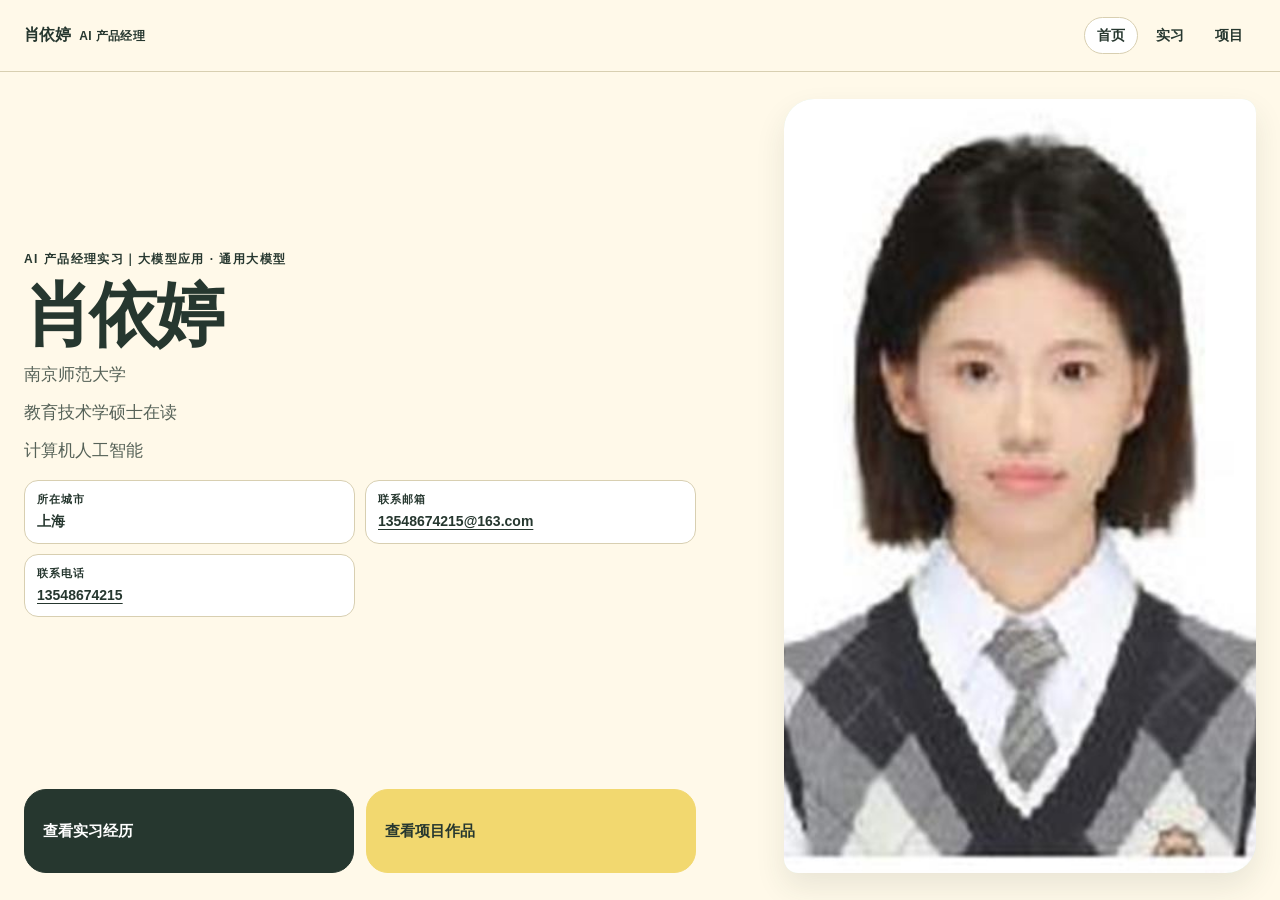
==== commit 70f4d51b: "Update AI product manager portfolio with SmartCS and Zhiji" ====
--- a/index.html
+++ b/index.html
@@ -3,11 +3,11 @@
   <head>
     <meta charset="utf-8" />
     <meta name="viewport" content="width=device-width, initial-scale=1" />
-    <title>肖依婷 | AI 产品经理作品集</title>
-    <meta name="description" content="肖依婷的 AI 产品经理作品集。" />
+    <title>肖依婷 | AI 产品经理实习作品集</title>
+    <meta name="description" content="肖依婷的 AI 产品经理实习作品集，关注大模型应用与通用大模型产品，展示智能客服和 AI 学习产品实践。" />
     <meta name="theme-color" content="#10213f" />
-    <meta property="og:title" content="肖依婷 | AI 产品经理作品集" />
-    <meta property="og:description" content="用产品方法定义问题，用 AI 工具验证方案。" />
+    <meta property="og:title" content="肖依婷 | AI 产品经理实习作品集" />
+    <meta property="og:description" content="大模型应用与通用大模型产品方向，展示智能客服和 AI 学习产品实践。" />
     <meta property="og:type" content="website" />
     <meta property="og:image" content="assets/images/portrait.jpg" />
     <link rel="stylesheet" href="assets/css/styles.css" />
@@ -36,7 +36,7 @@
         <section class="view view-home" data-view="home" aria-labelledby="home-title">
           <div class="home-layout">
             <div class="home-profile">
-              <p class="eyebrow" data-profile-target-role>AI 产品经理实习</p>
+              <p class="eyebrow" data-profile-target-role>AI 产品经理实习｜大模型应用 · 通用大模型</p>
               <h1 id="home-title" tabindex="-1" data-view-heading><span data-profile-name>肖依婷</span></h1>
               <p data-profile-school>南京师范大学</p>
               <p data-profile-education>教育技术学硕士在读</p>
--- a/assets/css/styles.css
+++ b/assets/css/styles.css
@@ -480,6 +480,30 @@
   font-weight: 800;
 }
 
+.detail-actions {
+  display: flex;
+  flex-wrap: wrap;
+  gap: 10px;
+  margin-top: 20px;
+}
+
+.detail-actions a {
+  display: inline-flex;
+  align-items: center;
+  min-height: 40px;
+  padding: 8px 14px;
+  border: 1px solid var(--color-ink);
+  border-radius: 999px;
+  background: var(--color-mint);
+  font-size: 14px;
+  font-weight: 750;
+  text-decoration: none;
+}
+
+.detail-actions a:hover {
+  background: var(--color-butter);
+}
+
 .entry-meta {
   margin: 24px 0 0;
   display: flex;
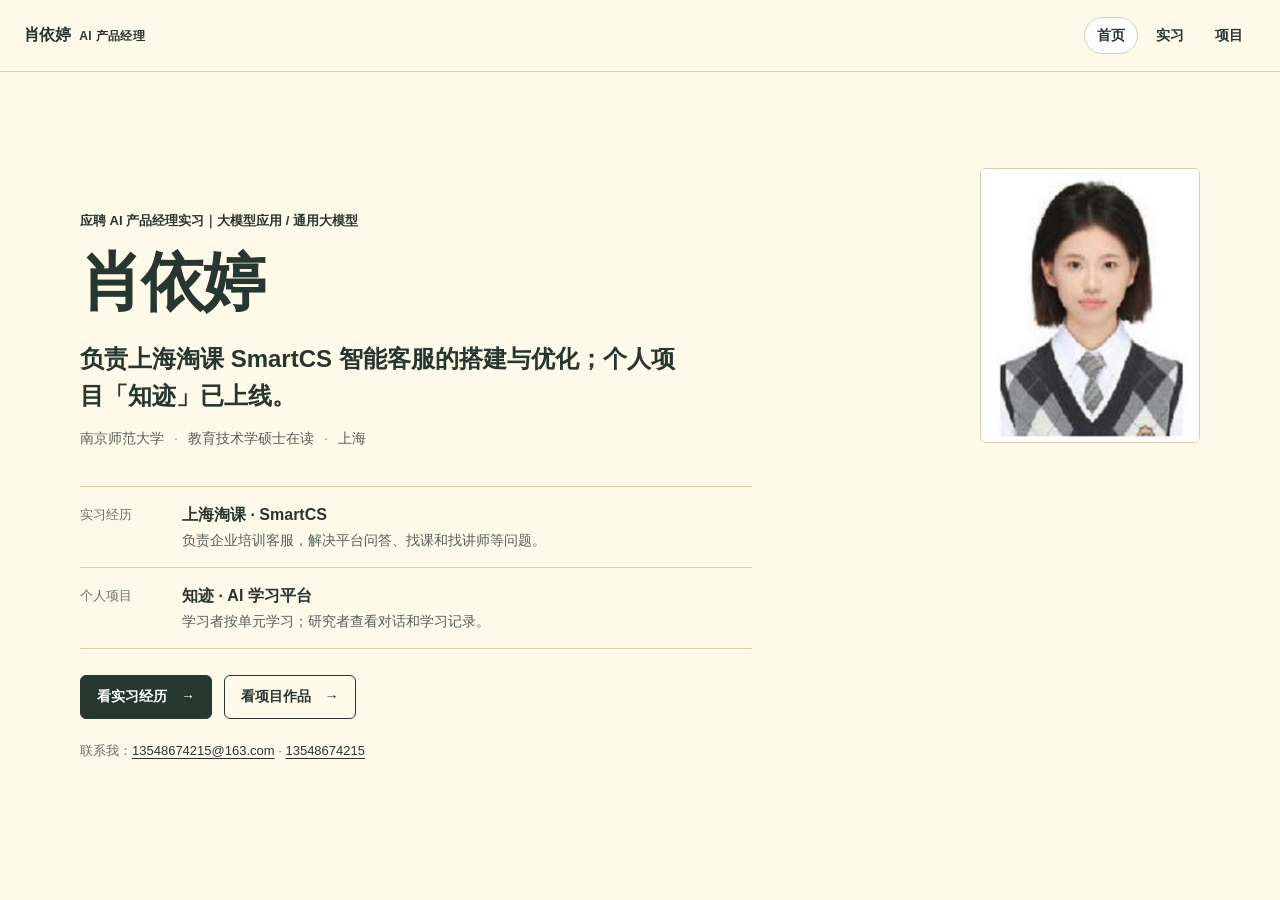
==== commit 80d67948: "Refine portfolio homepage for internship applications" ====
--- a/index.html
+++ b/index.html
@@ -36,34 +36,32 @@
         <section class="view view-home" data-view="home" aria-labelledby="home-title">
           <div class="home-layout">
             <div class="home-profile">
-              <p class="eyebrow" data-profile-target-role>AI 产品经理实习｜大模型应用 · 通用大模型</p>
+              <p class="eyebrow" data-profile-target-role>应聘 AI 产品经理实习｜大模型应用 / 通用大模型</p>
               <h1 id="home-title" tabindex="-1" data-view-heading><span data-profile-name>肖依婷</span></h1>
-              <p data-profile-school>南京师范大学</p>
-              <p data-profile-education>教育技术学硕士在读</p>
-              <p data-profile-background>计算机人工智能</p>
+              <p class="home-intro" data-profile-summary>负责上海淘课 SmartCS 智能客服的搭建与优化；个人项目「知迹」已上线。</p>
+              <p class="home-credentials"><span data-profile-school>南京师范大学</span><span data-profile-education>教育技术学硕士在读</span><span data-profile-city>上海</span></p>
               <p class="content-error" data-content-error role="status" hidden></p>
-              <dl class="profile-facts">
+              <div class="home-evidence" aria-label="代表经历">
                 <div>
-                  <dt>所在城市</dt>
-                  <dd data-profile-city>上海</dd>
+                  <span>实习经历</span>
+                  <strong>上海淘课 · SmartCS</strong>
+                  <p data-profile-internship-summary>负责企业培训客服，解决平台问答、找课和找讲师等问题。</p>
                 </div>
                 <div>
-                  <dt>联系邮箱</dt>
-                  <dd><a data-profile-email href="mailto:13548674215@163.com">13548674215@163.com</a></dd>
+                  <span>个人项目</span>
+                  <strong>知迹 · AI 学习平台</strong>
+                  <p data-profile-project-summary>学习者按单元学习；研究者查看对话和学习记录。</p>
                 </div>
-                <div>
-                  <dt>联系电话</dt>
-                  <dd><a data-profile-phone href="tel:13548674215">13548674215</a></dd>
-                </div>
-              </dl>
+              </div>
+              <div class="home-entry-actions" aria-label="浏览作品">
+                <button type="button" data-entry-view="internship">看实习经历 <span aria-hidden="true">→</span></button>
+                <button type="button" data-entry-view="project">看项目作品 <span aria-hidden="true">→</span></button>
+              </div>
+              <p class="home-contact">联系我：<a data-profile-email href="mailto:13548674215@163.com">13548674215@163.com</a><span aria-hidden="true"> · </span><a data-profile-phone href="tel:13548674215">13548674215</a></p>
             </div>
             <figure class="home-portrait">
               <img data-profile-portrait src="assets/images/portrait.jpg" width="520" height="650" alt="肖依婷职业照" />
             </figure>
-            <div class="home-entry-actions" aria-label="浏览作品">
-              <button type="button" data-entry-view="internship">查看实习经历</button>
-              <button type="button" data-entry-view="project">查看项目作品</button>
-            </div>
           </div>
         </section>
 
--- a/assets/css/styles.css
+++ b/assets/css/styles.css
@@ -180,28 +180,20 @@
 }
 
 .home-layout {
-  width: min(var(--content-width), calc(100% - 48px));
+  width: min(1120px, calc(100% - 48px));
   min-height: calc(100dvh - var(--header-height));
   margin: 0 auto;
   display: grid;
-  grid-template-areas:
-    "profile portrait"
-    "entries portrait";
-  grid-template-columns: minmax(0, 3fr) minmax(340px, 2fr);
-  grid-template-rows: minmax(0, 1fr) auto;
-  column-gap: clamp(28px, 4vw, 64px);
-  row-gap: 12px;
-  align-items: stretch;
-  padding: clamp(20px, 3vh, 32px) 0;
+  grid-template-areas: "profile portrait";
+  grid-template-columns: minmax(0, 1fr) 220px;
+  gap: clamp(40px, 7vw, 110px);
+  align-items: center;
+  padding: 48px 0;
 }
 
 .home-profile {
   grid-area: profile;
   min-width: 0;
-  display: grid;
-  align-content: center;
-  gap: clamp(9px, 1.3vh, 15px);
-  padding: clamp(4px, 1vh, 12px) 0;
 }
 
 .eyebrow {
@@ -214,20 +206,75 @@
 }
 
 .home-profile h1 {
-  max-width: 10ch;
+  margin: 16px 0 0;
+  color: var(--color-ink);
+  font-size: clamp(48px, 5vw, 68px);
+  font-weight: 800;
+  letter-spacing: -0.045em;
+  line-height: 1.1;
+}
+
+.home-profile .eyebrow {
+  font-size: 13px;
+  font-weight: 700;
+  letter-spacing: 0;
+  text-transform: none;
+}
+
+.home-intro {
+  max-width: 38rem;
+  margin: 22px 0 0;
+  font-size: clamp(19px, 2vw, 24px);
+  font-weight: 600;
+  line-height: 1.55;
+}
+
+.home-credentials {
+  display: flex;
+  flex-wrap: wrap;
+  gap: 4px 0;
+  margin: 14px 0 0;
+  color: #536159;
+  font-size: 14px;
+}
+
+.home-credentials span + span::before {
+  content: "·";
+  margin: 0 10px;
+  color: #8b968d;
+}
+
+.home-evidence {
+  max-width: 42rem;
+  margin-top: 36px;
+  border-top: 1px solid var(--color-line);
+}
+
+.home-evidence > div {
+  display: grid;
+  grid-template-columns: 86px minmax(0, 1fr);
+  gap: 2px 16px;
+  padding: 16px 0;
+  border-bottom: 1px solid var(--color-line);
+}
+
+.home-evidence span {
+  grid-row: span 2;
+  padding-top: 2px;
+  color: #66746b;
+  font-size: 13px;
+}
+
+.home-evidence strong {
+  font-size: 16px;
+  font-weight: 750;
+}
+
+.home-evidence p {
   margin: 0;
-  color: var(--color-ink);
-  font-size: clamp(48px, 5.5vw, 82px);
-  font-weight: 850;
-  letter-spacing: -0.065em;
-  line-height: 0.98;
-}
-
-.home-profile > p:not(.eyebrow) {
-  max-width: 42rem;
-  margin: 0;
-  color: color-mix(in srgb, var(--color-ink) 78%, var(--color-cream));
-  font-size: clamp(15px, 1.35vw, 18px);
+  color: #536159;
+  font-size: 14px;
+  line-height: 1.5;
 }
 
 .content-error {
@@ -243,98 +290,67 @@
   cursor: not-allowed;
 }
 
-.profile-facts {
-  display: grid;
-  grid-template-columns: repeat(2, minmax(0, 1fr));
-  gap: 10px;
-  max-width: 42rem;
-  margin: 4px 0 0;
-}
-
-.profile-facts > div {
-  min-width: 0;
-  padding: 10px 12px;
-  border: 1px solid var(--color-line);
-  border-radius: var(--radius-sm);
-  background: var(--color-paper);
-}
-
-.profile-facts dt {
-  color: var(--color-ink);
-  font-size: 11px;
-  font-weight: 800;
-  letter-spacing: 0.08em;
-}
-
-.profile-facts dd {
-  min-width: 0;
-  margin: 3px 0 0;
+.home-entry-actions {
+  display: flex;
+  flex-wrap: wrap;
+  gap: 12px;
+  margin-top: 26px;
+}
+
+.home-entry-actions button {
+  min-height: 44px;
+  padding: 9px 16px;
+  border: 1px solid var(--color-ink);
+  border-radius: 6px;
+  background: var(--color-ink);
+  color: var(--color-paper);
   font-size: 14px;
   font-weight: 700;
-  overflow-wrap: anywhere;
-}
-
-.profile-facts a {
-  color: var(--color-ink);
-}
-
-.home-entry-actions {
-  grid-area: entries;
-  display: grid;
-  grid-template-columns: repeat(2, minmax(0, 1fr));
-  gap: 12px;
-  max-width: 42rem;
-  margin-top: clamp(2px, 1vh, 10px);
-}
-
-.home-entry-actions button {
-  min-height: 84px;
-  padding: 16px 18px;
-  border: 1px solid var(--color-ink);
-  border-radius: var(--radius-md);
-  background: var(--color-ink);
-  color: var(--color-paper);
-  font-size: 15px;
-  font-weight: 800;
-  line-height: 1.35;
-  text-align: left;
   cursor: pointer;
 }
 
 .home-entry-actions button:nth-child(2) {
-  border-color: var(--color-butter);
-  background: var(--color-butter);
+  background: transparent;
   color: var(--color-ink);
 }
 
 .home-entry-actions button:hover {
-  border-color: var(--color-coral);
-  background: var(--color-coral);
-  color: var(--color-ink);
-  box-shadow: var(--shadow-soft);
-}
-
-.home-entry-actions button:active {
-  box-shadow: none;
+  background: var(--color-mint);
+  color: var(--color-ink);
+}
+
+.home-entry-actions button span {
+  margin-left: 10px;
+}
+
+.home-contact {
+  margin: 22px 0 0;
+  color: #66746b;
+  font-size: 13px;
+}
+
+.home-contact a {
+  color: var(--color-ink);
+  text-underline-offset: 3px;
 }
 
 .home-portrait {
   grid-area: portrait;
-  min-width: 0;
-  min-height: 0;
-  margin: 0;
+  width: 220px;
+  height: 275px;
+  align-self: start;
+  margin: 48px 0 0;
   overflow: hidden;
-  border-radius: var(--radius-lg) var(--radius-sm) var(--radius-lg) var(--radius-sm);
-  background: var(--color-mint);
-  box-shadow: var(--shadow-soft);
+  border: 1px solid var(--color-line);
+  border-radius: 6px;
+  background: var(--color-paper);
 }
 
 .home-portrait img {
   width: 100%;
   height: 100%;
-  min-height: 0;
   object-fit: cover;
-  object-position: 50% 18%;
+  object-position: center 18%;
 }
 
 .workspace-view {
@@ -828,23 +844,17 @@
 
   .home-layout {
     min-height: 0;
-    grid-template-areas:
-      "profile"
-      "portrait"
-      "entries";
-    grid-template-columns: minmax(0, 1fr);
-    grid-template-rows: auto;
-    gap: 28px;
-    padding: 38px 0 48px;
-  }
-
-  .home-profile {
-    align-content: start;
+    grid-template-areas: "profile portrait";
+    grid-template-columns: minmax(0, 1fr) 180px;
+    gap: 32px;
+    padding: 48px 0;
   }
 
   .home-portrait {
-    aspect-ratio: 4 / 5;
-    min-height: 420px;
+    width: 180px;
+    height: 225px;
+    align-self: start;
+    margin-top: 32px;
   }
 
   .workspace {
@@ -913,30 +923,37 @@
   }
 
   .home-layout {
+    grid-template-areas: "profile" "portrait";
+    grid-template-columns: minmax(0, 1fr);
     gap: 24px;
     padding: 28px 0 36px;
   }
 
-  .home-profile {
-    gap: 12px;
-  }
-
   .home-profile h1 {
-    max-width: none;
-    font-size: clamp(42px, 14vw, 58px);
-  }
-
-  .profile-facts,
-  .home-entry-actions {
-    grid-template-columns: minmax(0, 1fr);
+    font-size: 52px;
+  }
+
+  .home-intro {
+    font-size: 19px;
+  }
+
+  .home-evidence {
+    margin-top: 28px;
+  }
+
+  .home-evidence > div {
+    grid-template-columns: 72px minmax(0, 1fr);
+    gap: 2px 10px;
   }
 
   .home-entry-actions button {
-    min-height: 64px;
+    flex: 1 1 145px;
   }
 
   .home-portrait {
-    min-height: 0;
+    width: 136px;
+    height: 170px;
+    margin-top: 0;
   }
 
   .detail-scroll {
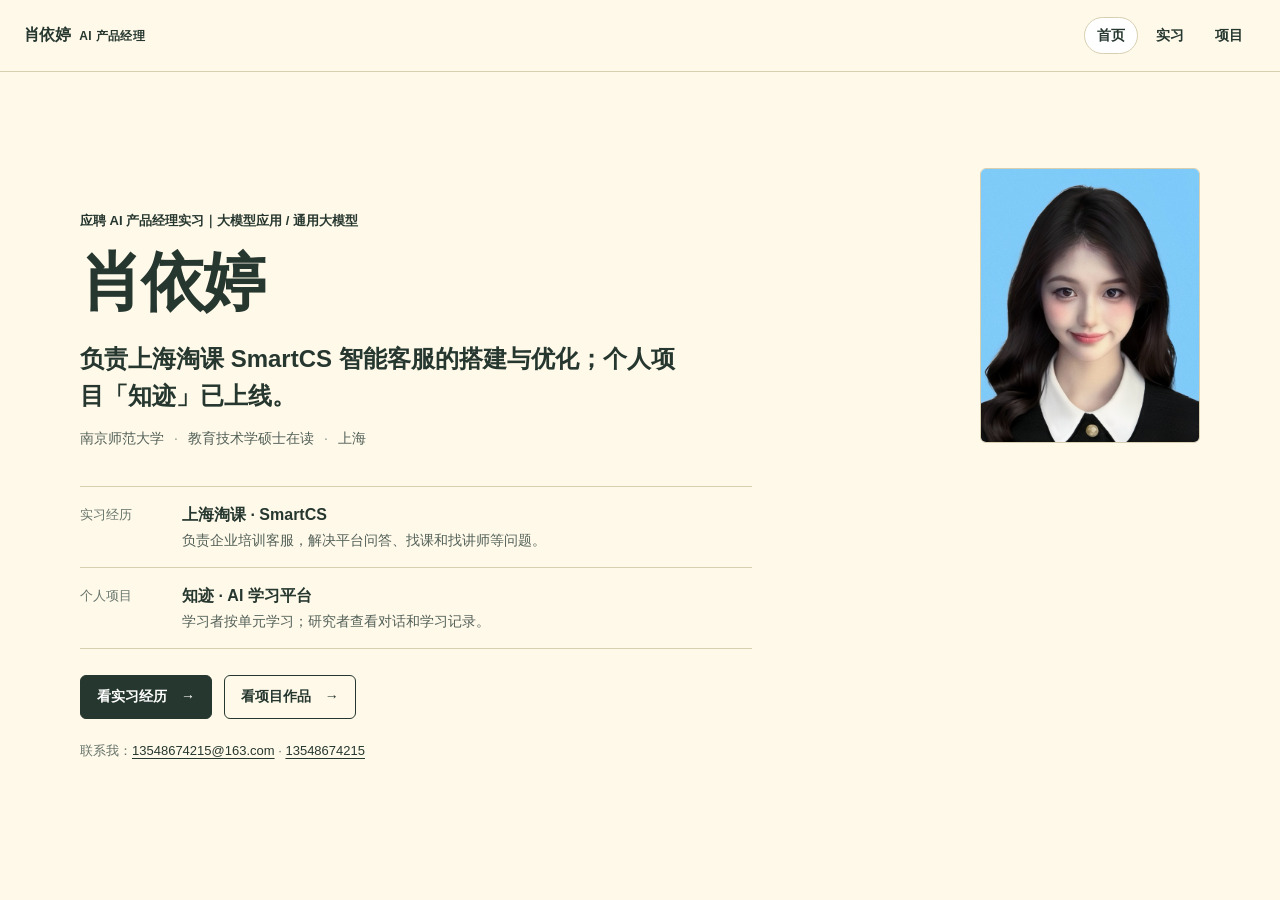
==== commit 4768a4cf: "Replace portfolio homepage portrait" ====
--- a/index.html
+++ b/index.html
@@ -9,7 +9,7 @@
     <meta property="og:title" content="肖依婷 | AI 产品经理实习作品集" />
     <meta property="og:description" content="大模型应用与通用大模型产品方向，展示智能客服和 AI 学习产品实践。" />
     <meta property="og:type" content="website" />
-    <meta property="og:image" content="assets/images/portrait.jpg" />
+    <meta property="og:image" content="assets/images/portrait-2026.jpg" />
     <link rel="stylesheet" href="assets/css/styles.css" />
   </head>
   <body>
@@ -60,7 +60,7 @@
               <p class="home-contact">联系我：<a data-profile-email href="mailto:13548674215@163.com">13548674215@163.com</a><span aria-hidden="true"> · </span><a data-profile-phone href="tel:13548674215">13548674215</a></p>
             </div>
             <figure class="home-portrait">
-              <img data-profile-portrait src="assets/images/portrait.jpg" width="520" height="650" alt="肖依婷职业照" />
+              <img data-profile-portrait src="assets/images/portrait-2026.jpg" width="1176" height="1648" alt="肖依婷职业照" />
             </figure>
           </div>
         </section>
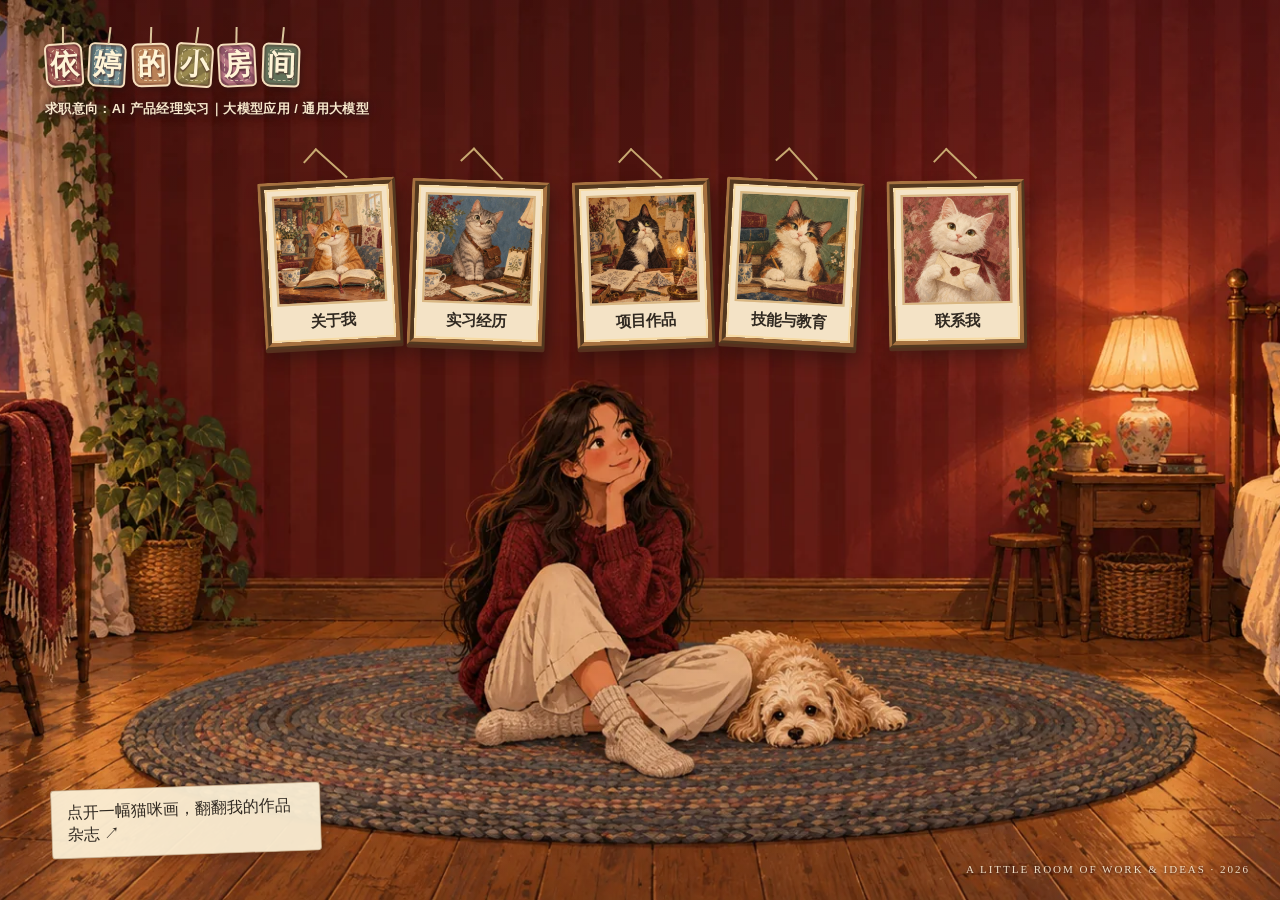
==== commit 9dc82f31: "Publish the magazine portfolio so the updated project pages go live. Co-authored-by: Cursor <cursora" ====
--- a/index.html
+++ b/index.html
@@ -3,104 +3,82 @@
   <head>
     <meta charset="utf-8" />
     <meta name="viewport" content="width=device-width, initial-scale=1" />
-    <title>肖依婷 | AI 产品经理实习作品集</title>
-    <meta name="description" content="肖依婷的 AI 产品经理实习作品集，关注大模型应用与通用大模型产品，展示智能客服和 AI 学习产品实践。" />
-    <meta name="theme-color" content="#10213f" />
-    <meta property="og:title" content="肖依婷 | AI 产品经理实习作品集" />
-    <meta property="og:description" content="大模型应用与通用大模型产品方向，展示智能客服和 AI 学习产品实践。" />
-    <meta property="og:type" content="website" />
-    <meta property="og:image" content="assets/images/portrait-2026.jpg" />
-    <link rel="stylesheet" href="assets/css/styles.css" />
+    <meta name="theme-color" content="#56272c" />
+    <meta name="description" content="走进肖依婷的小房间，翻阅 AI 产品经理的实习与项目作品。" />
+    <meta property="og:title" content="肖依婷的小房间 | AI 产品经理作品集" />
+    <meta property="og:description" content="关于我、实习、项目、技能和联系方式，都藏在五幅猫咪挂画里。" />
+    <meta property="og:image" content="assets/images/room/bedroom.webp" />
+    <title>肖依婷的小房间 | AI 产品经理作品集</title>
+    <link rel="stylesheet" href="assets/css/bedroom.css" />
   </head>
   <body>
-    <div class="app-shell">
-      <a class="skip-link" href="#main">跳到主要内容</a>
-
-      <header class="site-header">
-        <nav class="nav-shell" aria-label="主导航">
-          <a class="brand" href="#home" data-home-link>
-            <span data-profile-name>肖依婷</span>
-            <small>AI 产品经理</small>
-          </a>
-          <div class="nav-links" role="group" aria-label="作品集视图">
-            <button type="button" data-view-target="home">首页</button>
-            <button type="button" data-view-target="internship">实习</button>
-            <button type="button" data-view-target="project">项目</button>
-          </div>
-        </nav>
+    <a class="skip-link" href="#gallery">跳到作品入口</a>
+    <div class="site-world">
+      <header class="site-brand">
+        <a class="fabric-title" href="#home" aria-label="依婷的小房间，返回首页">
+          <span aria-hidden="true">依</span><span aria-hidden="true">婷</span><span aria-hidden="true">的</span><span aria-hidden="true">小</span><span aria-hidden="true">房</span><span aria-hidden="true">间</span>
+        </a>
+        <p>求职意向：AI 产品经理实习｜大模型应用 / 通用大模型</p>
       </header>
 
-      <p class="visually-hidden" data-view-announcement aria-live="polite" aria-atomic="true"></p>
-
-      <main id="main">
-        <section class="view view-home" data-view="home" aria-labelledby="home-title">
-          <div class="home-layout">
-            <div class="home-profile">
-              <p class="eyebrow" data-profile-target-role>应聘 AI 产品经理实习｜大模型应用 / 通用大模型</p>
-              <h1 id="home-title" tabindex="-1" data-view-heading><span data-profile-name>肖依婷</span></h1>
-              <p class="home-intro" data-profile-summary>负责上海淘课 SmartCS 智能客服的搭建与优化；个人项目「知迹」已上线。</p>
-              <p class="home-credentials"><span data-profile-school>南京师范大学</span><span data-profile-education>教育技术学硕士在读</span><span data-profile-city>上海</span></p>
-              <p class="content-error" data-content-error role="status" hidden></p>
-              <div class="home-evidence" aria-label="代表经历">
-                <div>
-                  <span>实习经历</span>
-                  <strong>上海淘课 · SmartCS</strong>
-                  <p data-profile-internship-summary>负责企业培训客服，解决平台问答、找课和找讲师等问题。</p>
-                </div>
-                <div>
-                  <span>个人项目</span>
-                  <strong>知迹 · AI 学习平台</strong>
-                  <p data-profile-project-summary>学习者按单元学习；研究者查看对话和学习记录。</p>
-                </div>
-              </div>
-              <div class="home-entry-actions" aria-label="浏览作品">
-                <button type="button" data-entry-view="internship">看实习经历 <span aria-hidden="true">→</span></button>
-                <button type="button" data-entry-view="project">看项目作品 <span aria-hidden="true">→</span></button>
-              </div>
-              <p class="home-contact">联系我：<a data-profile-email href="mailto:13548674215@163.com">13548674215@163.com</a><span aria-hidden="true"> · </span><a data-profile-phone href="tel:13548674215">13548674215</a></p>
-            </div>
-            <figure class="home-portrait">
-              <img data-profile-portrait src="assets/images/portrait-2026.jpg" width="1176" height="1648" alt="肖依婷职业照" />
-            </figure>
-          </div>
-        </section>
-
-        <section class="view workspace-view" data-view="internship" aria-labelledby="internship-title" hidden>
-          <div class="workspace">
-            <aside class="entry-sidebar" aria-label="实习经历导航">
-              <h2 id="internship-title" tabindex="-1" data-view-heading>实习经历</h2>
-              <nav aria-label="实习经历条目">
-                <div data-entry-nav="internships" role="tablist" aria-label="实习经历条目"></div>
-              </nav>
-            </aside>
-            <article class="detail-scroll" data-detail-scroll data-entry-detail="internships" role="tabpanel" id="internships-panel" tabindex="0"></article>
-          </div>
-        </section>
-
-        <section class="view workspace-view" data-view="project" aria-labelledby="project-title" hidden>
-          <div class="workspace">
-            <aside class="entry-sidebar" aria-label="项目作品导航">
-              <h2 id="project-title" tabindex="-1" data-view-heading>项目作品</h2>
-              <nav aria-label="项目作品条目">
-                <div data-entry-nav="projects" role="tablist" aria-label="项目作品条目"></div>
-              </nav>
-            </aside>
-            <article class="detail-scroll" data-detail-scroll data-entry-detail="projects" role="tabpanel" id="projects-panel" tabindex="0"></article>
-          </div>
-        </section>
+      <main class="room-stage" id="main">
+        <div class="room-backdrop" aria-hidden="true"></div>
+        <nav class="gallery-wall" id="gallery" aria-label="小猫挂画，选择作品章节">
+          <button class="cat-frame" type="button" data-page="about" style="--tilt:-3deg">
+            <span class="frame-art"><img src="assets/images/room/cat-about.webp" alt="" /></span>
+            <span class="frame-label">关于我</span>
+          </button>
+          <button class="cat-frame" type="button" data-page="internships" style="--tilt:2deg">
+            <span class="frame-art"><img src="assets/images/room/cat-internship.webp" alt="" /></span>
+            <span class="frame-label">实习经历</span>
+          </button>
+          <button class="cat-frame" type="button" data-page="projects" style="--tilt:-2deg">
+            <span class="frame-art"><img src="assets/images/room/cat-projects.webp" alt="" /></span>
+            <span class="frame-label">项目作品</span>
+          </button>
+          <button class="cat-frame" type="button" data-page="skills" style="--tilt:3deg">
+            <span class="frame-art"><img src="assets/images/room/cat-skills.webp" alt="" /></span>
+            <span class="frame-label">技能与教育</span>
+          </button>
+          <button class="cat-frame" type="button" data-page="contact" style="--tilt:-1deg">
+            <span class="frame-art"><img src="assets/images/room/cat-contact.webp" alt="" /></span>
+            <span class="frame-label">联系我</span>
+          </button>
+        </nav>
+        <p class="room-instruction">点开一幅猫咪画，翻翻我的作品杂志 <span aria-hidden="true">↗</span></p>
+        <p class="room-caption">A LITTLE ROOM OF WORK & IDEAS · 2026</p>
       </main>
     </div>
 
-    <dialog data-lightbox aria-label="图片预览">
-      <figure>
-        <img data-lightbox-image alt="" />
-        <figcaption data-lightbox-caption></figcaption>
-      </figure>
-      <button type="button" data-lightbox-close>关闭图片预览</button>
+    <dialog class="magazine-dialog" id="magazine" aria-label="肖依婷的作品杂志">
+      <div class="magazine-shell">
+        <header class="magazine-toolbar">
+          <button class="back-to-room" type="button" data-close-magazine>← 回到房间</button>
+          <span class="magazine-mark">YITING'S JOURNAL</span>
+          <span class="page-count" data-page-count></span>
+        </header>
+        <div class="magazine-layout">
+          <nav class="chapter-tabs" aria-label="杂志章节">
+            <button type="button" data-page="about">关于我</button>
+            <button type="button" data-page="internships">实习</button>
+            <button type="button" data-page="projects">项目</button>
+            <button type="button" data-page="skills">技能</button>
+            <button type="button" data-page="contact">联系</button>
+          </nav>
+          <div class="book">
+            <div class="book-spine" aria-hidden="true"></div>
+            <article class="paper-page" data-paper-page tabindex="-1"></article>
+          </div>
+        </div>
+        <footer class="magazine-footer">
+          <button type="button" data-prev-page aria-label="上一页">← 上一页</button>
+          <span data-page-title></span>
+          <button type="button" data-next-page aria-label="下一页">下一页 →</button>
+        </footer>
+      </div>
     </dialog>
 
     <script src="content/portfolio-data.js"></script>
-    <script src="assets/js/content-model.js"></script>
-    <script src="assets/js/main.js"></script>
+    <script src="assets/js/bedroom.js"></script>
   </body>
 </html>
--- a/assets/css/bedroom.css
+++ b/assets/css/bedroom.css
@@ -0,0 +1,1164 @@
+:root {
+  color-scheme: light;
+  --wine: #56272c;
+  --wine-dark: #321b21;
+  --ink: #302921;
+  --muted: #716557;
+  --paper: #f8f0df;
+  --paper-deep: #eadcc2;
+  --gold: #b78951;
+  --line: #d9c9a9;
+  --blue: #6a7b80;
+}
+
+* { box-sizing: border-box; }
+html { scroll-behavior: smooth; }
+body {
+  margin: 0;
+  min-width: 320px;
+  background: var(--wine-dark);
+  color: var(--ink);
+  font-family: "PingFang SC", "Microsoft YaHei", Arial, sans-serif;
+}
+button, a { -webkit-tap-highlight-color: transparent; }
+button { font: inherit; }
+a { color: inherit; }
+img { max-width: 100%; display: block; }
+button:focus-visible, a:focus-visible {
+  outline: 3px solid #f8e2a2;
+  outline-offset: 5px;
+}
+
+.skip-link {
+  position: fixed;
+  top: 10px;
+  left: 10px;
+  z-index: 100;
+  padding: 10px 14px;
+  background: var(--paper);
+  transform: translateY(-160%);
+}
+.skip-link:focus { transform: translateY(0); }
+
+.site-world { position: relative; min-height: 100dvh; }
+.room-stage {
+  position: relative;
+  min-height: max(760px, 100dvh);
+  overflow: hidden;
+  isolation: isolate;
+  background: #642b2b;
+}
+.room-backdrop {
+  position: absolute;
+  z-index: -1;
+  inset: 0;
+  background: url("../images/room/bedroom.webp") center center / cover no-repeat;
+}
+.room-stage::after {
+  content: "";
+  position: absolute;
+  z-index: -1;
+  inset: 0;
+  background: linear-gradient(180deg, rgba(30, 13, 19, .18), transparent 25%, transparent 72%, rgba(29, 15, 16, .16));
+  pointer-events: none;
+}
+
+.site-brand {
+  position: absolute;
+  z-index: 4;
+  top: 28px;
+  left: clamp(20px, 3.5vw, 60px);
+  width: max-content;
+  max-width: calc(100% - 40px);
+}
+.fabric-title {
+  display: flex;
+  align-items: flex-start;
+  gap: 5px;
+  padding-top: 15px;
+  text-decoration: none;
+}
+.fabric-title span {
+  position: relative;
+  display: grid;
+  place-items: center;
+  width: clamp(35px, 3vw, 47px);
+  height: clamp(39px, 3.4vw, 52px);
+  border: 2px solid #f6debd;
+  border-radius: 6px 8px 5px 9px;
+  box-shadow: inset 0 0 0 2px rgba(79, 39, 34, .28), 2px 4px 5px rgba(26, 12, 13, .32);
+  color: #fff4d6;
+  font-family: "KaiTi", "STKaiti", "Songti SC", serif;
+  font-size: clamp(24px, 2.2vw, 34px);
+  font-weight: 800;
+  line-height: 1;
+  text-shadow: 1px 2px 1px rgba(64, 31, 29, .55);
+  transform: rotate(var(--fabric-tilt, 0deg));
+  transition: transform .38s cubic-bezier(.2, .8, .2, 1), border-radius .38s, box-shadow .38s;
+}
+.fabric-title span::before {
+  content: "";
+  position: absolute;
+  bottom: calc(100% + 1px);
+  left: 50%;
+  height: 17px;
+  border-left: 2px solid #dbc59c;
+  transform: rotate(4deg);
+}
+.fabric-title span::after {
+  content: "";
+  position: absolute;
+  inset: 4px;
+  border: 1px dashed rgba(255, 239, 205, .7);
+  border-radius: inherit;
+  pointer-events: none;
+}
+.fabric-title span:nth-child(1) { --fabric-tilt: -4deg; background: repeating-linear-gradient(35deg, #8c4546 0 6px, #a55e56 6px 12px); }
+.fabric-title span:nth-child(2) { --fabric-tilt: 3deg; background: repeating-linear-gradient(90deg, #596f72 0 5px, #779196 5px 10px); }
+.fabric-title span:nth-child(3) { --fabric-tilt: -2deg; background-color: #b98157; background-image: radial-gradient(circle at 28% 32%, #d8a975 0 3px, transparent 4px); }
+.fabric-title span:nth-child(4) { --fabric-tilt: 4deg; background: repeating-linear-gradient(-35deg, #817243 0 7px, #9b8a50 7px 14px); }
+.fabric-title span:nth-child(5) { --fabric-tilt: -3deg; background: repeating-linear-gradient(45deg, #8c5266 0 6px, #b67583 6px 12px); }
+.fabric-title span:nth-child(6) { --fabric-tilt: 2deg; background-color: #617059; background-image: radial-gradient(circle at 68% 25%, #98a186 0 3px, transparent 4px); }
+.fabric-title:hover span:hover, .fabric-title:focus-visible span:hover {
+  border-radius: 13px 9px 12px 8px;
+  box-shadow: inset 0 0 0 2px rgba(79, 39, 34, .2), 4px 8px 12px rgba(26, 12, 13, .36);
+  transform: rotate(0deg) translateY(-7px) scale(1.18);
+}
+.site-brand p {
+  max-width: 100%;
+  margin: 12px 0 0;
+  color: #f8e8cc;
+  font-size: 13px;
+  font-weight: 600;
+  line-height: 1.5;
+  letter-spacing: .03em;
+  text-shadow: 0 2px 5px #321719, 0 0 12px #321719;
+}
+
+.gallery-wall {
+  position: absolute;
+  z-index: 2;
+  top: clamp(180px, 17.5vh, 245px);
+  left: 20%;
+  width: 60%;
+  display: grid;
+  grid-template-columns: repeat(5, minmax(0, 1fr));
+  gap: clamp(9px, 1.5vw, 22px);
+  align-items: start;
+}
+.cat-frame {
+  position: relative;
+  width: 100%;
+  max-width: 168px;
+  margin: 0 auto;
+  padding: 7px 7px 8px;
+  border: 7px ridge #a77240;
+  border-radius: 2px;
+  background: #f4e3c6;
+  box-shadow: 0 3px 0 #57301e, 4px 10px 17px rgba(32, 15, 13, .48), inset 0 0 0 2px #f7daa2;
+  color: var(--ink);
+  text-align: center;
+  cursor: pointer;
+  transform: rotate(var(--tilt));
+  transform-origin: 50% -18px;
+  transition: filter .2s, box-shadow .2s;
+}
+.cat-frame::before {
+  content: "";
+  position: absolute;
+  left: 50%;
+  bottom: calc(100% + 8px);
+  width: 33%;
+  height: 17px;
+  border-top: 2px solid #c8a971;
+  border-left: 2px solid #c8a971;
+  transform: translateX(-50%) rotate(45deg);
+  transform-origin: center;
+  pointer-events: none;
+}
+.cat-frame:hover, .cat-frame:focus-visible {
+  z-index: 3;
+  filter: brightness(1.06);
+  box-shadow: 0 4px 0 #57301e, 7px 15px 20px rgba(32, 15, 13, .5), inset 0 0 0 2px #f7daa2;
+  animation: frame-sway .85s ease-in-out infinite alternate;
+}
+@keyframes frame-sway {
+  from { transform: rotate(-2deg) scale(1.065); }
+  to { transform: rotate(2deg) scale(1.09); }
+}
+.frame-art {
+  display: block;
+  width: 100%;
+  aspect-ratio: 1;
+  overflow: hidden;
+  border: 2px solid #d9b681;
+  background: #e2cda9;
+}
+.frame-art img { width: 100%; height: 100%; object-fit: cover; }
+.frame-label {
+  display: block;
+  padding: 7px 2px 0;
+  font-family: "KaiTi", "STKaiti", "Songti SC", serif;
+  font-size: clamp(14px, 1.2vw, 18px);
+  font-weight: 800;
+  white-space: nowrap;
+}
+.room-instruction {
+  position: absolute;
+  left: clamp(20px, 4vw, 70px);
+  bottom: 45px;
+  max-width: 270px;
+  margin: 0;
+  padding: 11px 15px;
+  border: 1px solid rgba(133, 91, 57, .45);
+  border-radius: 4px;
+  background: rgba(252, 240, 213, .94);
+  box-shadow: 2px 4px 10px rgba(40, 18, 13, .2);
+  font-family: "KaiTi", "STKaiti", "Songti SC", serif;
+  font-size: 16px;
+  line-height: 1.4;
+  transform: rotate(-2deg);
+}
+.room-caption {
+  position: absolute;
+  right: 30px;
+  bottom: 25px;
+  margin: 0;
+  color: rgba(255, 240, 214, .9);
+  font-family: Georgia, serif;
+  font-size: 11px;
+  letter-spacing: .18em;
+  text-shadow: 0 1px 3px #321719;
+}
+
+.magazine-dialog {
+  width: min(1160px, calc(100vw - 28px));
+  max-width: none;
+  max-height: calc(100dvh - 28px);
+  margin: auto;
+  padding: 0;
+  border: 0;
+  background: transparent;
+  color: var(--ink);
+  overflow: visible;
+}
+.magazine-dialog::backdrop {
+  background: rgba(24, 12, 14, .75);
+  backdrop-filter: blur(7px);
+}
+.magazine-shell {
+  display: flex;
+  flex-direction: column;
+  height: min(850px, calc(100dvh - 28px));
+  min-height: 560px;
+  overflow: hidden;
+  border: 1px solid #c0a279;
+  border-radius: 8px;
+  background: #e9dbc0;
+  box-shadow: 0 30px 90px rgba(20, 10, 9, .42);
+}
+.magazine-toolbar, .magazine-footer {
+  display: flex;
+  align-items: center;
+  justify-content: space-between;
+  gap: 12px;
+  min-height: 54px;
+  padding: 8px 20px;
+  background: #442a2b;
+  color: #f8ecd6;
+}
+.magazine-toolbar button, .magazine-footer button {
+  padding: 8px 11px;
+  border: 1px solid rgba(251, 228, 190, .45);
+  border-radius: 4px;
+  background: transparent;
+  color: inherit;
+  cursor: pointer;
+}
+.magazine-toolbar button:hover, .magazine-footer button:hover:not(:disabled) { background: rgba(255, 246, 220, .14); }
+.magazine-footer button:disabled { opacity: .38; cursor: not-allowed; }
+.magazine-mark { font: italic 15px Georgia, serif; letter-spacing: .16em; }
+.page-count { min-width: 60px; text-align: right; font: 13px Georgia, serif; }
+.magazine-layout {
+  display: grid;
+  grid-template-columns: 105px minmax(0, 1fr);
+  gap: 0;
+  min-height: 0;
+  flex: 1;
+}
+.chapter-tabs {
+  display: flex;
+  flex-direction: column;
+  gap: 8px;
+  padding: 28px 10px;
+  background: #d1b894;
+  box-shadow: inset -5px 0 8px rgba(59, 31, 23, .12);
+}
+.chapter-tabs button {
+  padding: 10px 7px;
+  border: 0;
+  border-radius: 4px 0 0 4px;
+  background: #e5d3b3;
+  color: #5a3a31;
+  font-size: 13px;
+  font-weight: 700;
+  text-align: left;
+  cursor: pointer;
+}
+.chapter-tabs button[aria-current="page"] { background: var(--paper); color: var(--wine); box-shadow: -2px 3px 5px rgba(60, 33, 21, .1); }
+.book {
+  position: relative;
+  min-height: 0;
+  margin: 10px 13px 10px 0;
+  padding-left: 17px;
+  perspective: 1200px;
+}
+.book-spine {
+  position: absolute;
+  top: 0;
+  bottom: 0;
+  left: 3px;
+  width: 25px;
+  border-radius: 4px 0 0 4px;
+  background: linear-gradient(90deg, #71483a, #a57555 29%, #3d2926 62%, #b28761 100%);
+  box-shadow: 2px 0 8px rgba(40, 22, 16, .4);
+}
+.paper-page {
+  position: relative;
+  height: 100%;
+  overflow-y: auto;
+  overflow-x: hidden;
+  padding: clamp(24px, 4vw, 54px);
+  border: 1px solid #d9c8a7;
+  border-radius: 2px 5px 5px 2px;
+  background: var(--paper) repeating-linear-gradient(0deg, rgba(127, 91, 52, .018) 0 2px, transparent 2px 5px);
+  box-shadow: 3px 3px 0 #e6d7b9, 7px 6px 0 #d3bb94, 11px 10px 20px rgba(53, 32, 20, .22);
+  transform-origin: left center;
+  scrollbar-color: #b79970 transparent;
+}
+.paper-page.turn-out { animation: turn-out .19s ease-in forwards; }
+.paper-page.turn-in { animation: turn-in .27s ease-out both; }
+@keyframes turn-out { to { transform: rotateY(-15deg) translateX(-8px); opacity: .1; } }
+@keyframes turn-in { from { transform: rotateY(10deg) translateX(5px); opacity: .25; } to { transform: none; opacity: 1; } }
+.magazine-footer { min-height: 52px; }
+.magazine-footer span { overflow: hidden; text-overflow: ellipsis; white-space: nowrap; font-family: "Songti SC", SimSun, serif; font-size: 14px; }
+
+.folio {
+  margin: 0 0 15px;
+  color: #9a704e;
+  font: 700 11px Georgia, serif;
+  letter-spacing: .18em;
+}
+.page-title {
+  margin: 0;
+  color: var(--wine);
+  font-family: "Songti SC", "Noto Serif CJK SC", SimSun, serif;
+  font-size: clamp(32px, 4vw, 52px);
+  letter-spacing: .03em;
+  line-height: 1.18;
+}
+.page-deck {
+  max-width: 680px;
+  margin: 15px 0 28px;
+  color: #514238;
+  font-size: clamp(15px, 1.55vw, 18px);
+  line-height: 1.75;
+}
+.section-heading {
+  margin: 28px 0 12px;
+  padding-bottom: 8px;
+  border-bottom: 1px solid var(--line);
+  color: var(--wine);
+  font-family: "Songti SC", SimSun, serif;
+  font-size: 21px;
+}
+.body-copy { margin: 0 0 12px; line-height: 1.8; }
+.muted-copy { color: var(--muted); font-size: 13px; line-height: 1.65; }
+.two-column { display: grid; grid-template-columns: 1.1fr .9fr; gap: 26px; align-items: start; }
+.portrait-card {
+  max-width: 230px;
+  margin: 0 auto;
+  padding: 9px 9px 24px;
+  background: #fffaf0;
+  box-shadow: 3px 6px 15px rgba(57, 37, 26, .18);
+  transform: rotate(2deg);
+}
+.portrait-card img { width: 100%; aspect-ratio: 4 / 5; object-fit: cover; object-position: center 18%; }
+.portrait-card figcaption { padding-top: 10px; color: #80644d; text-align: center; font: italic 13px Georgia, serif; }
+.smartcs-hero { min-width: 0; margin-bottom: 34px; overflow-wrap: anywhere; }
+.smartcs-hero-title { margin-bottom: 20px; }
+.smartcs-hero-facts { display: grid; grid-template-columns: minmax(0, 1fr) minmax(260px, 320px) minmax(0, 1fr); align-items: center; gap: 18px; min-width: 0; margin-bottom: 4px; }
+.smartcs-hero-fact-column { display: grid; gap: 12px; min-width: 0; }
+.smartcs-company-photo { position: relative; width: 100%; aspect-ratio: 16 / 9; overflow: hidden; border: 1px solid #d4c5bb; border-radius: 12px; background: #dfd2bc; box-shadow: 3px 7px 16px rgba(69, 42, 31, .15); }
+.smartcs-company-photo img { width: 100%; height: 100%; object-fit: cover; visibility: hidden; transition: transform 300ms ease-out; }
+.smartcs-company-photo.is-loaded img { visibility: visible; }
+.smartcs-company-photo:hover img { transform: scale(1.03); }
+.smartcs-company-photo span { display: grid; position: absolute; inset: 0; place-items: center; color: #826f59; font-size: 11px; }
+.smartcs-company-photo.is-loaded span { display: none; }
+.smartcs-company-photo.is-missing img { display: none; }
+.smartcs-hero-info-row { display: flex; flex-direction: column; gap: 4px; min-width: 0; padding: 12px 18px; border: 1px solid #dcc5a8; border-radius: 32px; background: #f8eddb; box-shadow: 2px 4px 10px rgba(76, 46, 27, .07); color: #57483d; font-size: 14px; line-height: 1.6; }
+.smartcs-hero-fact-right .smartcs-hero-info-row { border-color: #cdd1bb; background: #edf0df; }
+.smartcs-hero-info-row strong { color: var(--wine); font-size: 12px; }
+.smartcs-hero-work-title { margin: 25px 0 10px; color: var(--wine); font-family: "Songti SC", SimSun, serif; font-size: 21px; }
+.smartcs-hero-work { display: grid; gap: 5px; margin: 0 0 20px; padding: 0; list-style: none; }
+.smartcs-hero-work li { position: relative; padding: 10px 13px 10px 18px; border-bottom: 1px solid #e2d3b7; color: #4e443b; font-size: 14px; line-height: 1.8; }
+.smartcs-hero-work li::before { content: ""; position: absolute; top: 10px; bottom: 10px; left: 0; width: 3px; border-radius: 3px; background: var(--wine); opacity: 0; transition: opacity 200ms ease-out; }
+.smartcs-hero-work li:hover::before { opacity: 1; }
+.smartcs-hero-work strong { color: var(--wine); }
+.smartcs-hero-action { transition: background-color 300ms ease-out, box-shadow 300ms ease-out, transform 200ms ease-out; }
+.smartcs-hero-action:hover { background: var(--wine-dark); box-shadow: 0 5px 12px rgba(50,27,33,.19); filter: none; }
+.smartcs-hero-action span { display: inline-block; transition: transform 300ms ease-out; }
+.smartcs-hero-action:hover span { transform: translateX(4px); }
+.smartcs-hero-action:active { transform: scale(.98); }
+.smartcs-hero-action:focus-visible { outline: 3px solid var(--wine); outline-offset: 4px; }
+.smartcs-hero[data-reveal-ready] :is(.smartcs-company-photo, .smartcs-hero-title, .smartcs-hero-info-row, .smartcs-hero-work-title, .smartcs-hero-work li, .smartcs-hero-action) { opacity: 0; transform: translateY(12px); transition-property: opacity, transform; transition-duration: 400ms; transition-timing-function: cubic-bezier(.2,.7,.3,1); }
+.smartcs-hero[data-reveal-ready].is-visible :is(.smartcs-company-photo, .smartcs-hero-title, .smartcs-hero-info-row, .smartcs-hero-work-title, .smartcs-hero-work li, .smartcs-hero-action) { opacity: 1; transform: none; }
+.smartcs-hero[data-reveal-ready] .smartcs-hero-title { transition-delay: 80ms; }
+.smartcs-hero[data-reveal-ready] .smartcs-hero-info-row { transition-delay: var(--fact-delay); }
+.smartcs-hero[data-reveal-ready] .smartcs-hero-work-title { transition-delay: 440ms; }
+.smartcs-hero[data-reveal-ready] .smartcs-hero-work li:nth-child(1) { transition-delay: 500ms; }
+.smartcs-hero[data-reveal-ready] .smartcs-hero-work li:nth-child(2) { transition-delay: 560ms; }
+.smartcs-hero[data-reveal-ready] .smartcs-hero-work li:nth-child(3) { transition-delay: 620ms; }
+.smartcs-hero[data-reveal-ready] .smartcs-hero-work li:nth-child(4) { transition-delay: 680ms; }
+.smartcs-hero[data-reveal-ready] .smartcs-hero-work li:nth-child(5) { transition-delay: 740ms; }
+.smartcs-hero[data-reveal-ready] .smartcs-hero-action { transition-property: opacity, transform, background-color, box-shadow; transition-duration: 400ms, 400ms, 300ms, 300ms; transition-delay: 840ms, 840ms, 0ms, 0ms; }
+.smartcs-hero[data-reveal-ready].is-entered .smartcs-hero-action { transition-delay: 0ms; }
+.smartcs-hero[data-reveal-ready].is-visible .smartcs-hero-action:active { transform: scale(.98); }
+.product-showcase { margin: 7px 0 25px; min-width: 0; }
+.product-showcase-heading { margin-bottom: 15px; }
+.product-showcase-heading h2 { margin: 0; color: var(--wine); font-family: "Songti SC", SimSun, serif; font-size: 23px; }
+.product-showcase-heading p { margin: 5px 0 0; color: #826c59; font-size: 13px; }
+.product-showcase-body { display: grid; grid-template-columns: minmax(0, 65fr) minmax(0, 35fr); min-width: 0; overflow: hidden; border: 1px solid #d8c5a6; border-radius: 9px; background: #fffaf0; box-shadow: 2px 4px 11px rgba(70, 43, 26, .1); }
+.showcase-preview { min-width: 0; padding: 11px 0 12px 11px; }
+.showcase-media { display: grid; place-items: center; height: 385px; overflow: hidden; border: 1px solid #d9d0c2; border-radius: 7px; background: #f0eee9; opacity: 1; transform: none; transition: opacity 150ms ease-out, transform 150ms ease-out; }
+.showcase-media.is-switching { opacity: .15; transform: translateY(6px); }
+.showcase-media img { display: block; width: 100%; height: 100%; object-fit: contain; }
+.showcase-media img[hidden], .showcase-image-pending[hidden] { display: none; }
+.showcase-image-pending { display: grid; place-items: center; width: 100%; height: 100%; color: #7c685a; font-family: "Songti SC", SimSun, serif; font-size: 20px; line-height: 1.7; text-align: center; background: repeating-linear-gradient(135deg, #ebe3d7 0 14px, #f2eadf 14px 28px); }
+.showcase-selectors { display: flex; flex-wrap: wrap; gap: 7px; padding-top: 12px; }
+.showcase-selectors button { display: inline-flex; align-items: center; gap: 5px; min-height: 31px; padding: 5px 8px; border: 1px solid #d4c3aa; border-radius: 99px; background: transparent; color: #786959; font: inherit; font-size: 11px; cursor: pointer; transition: background-color 200ms ease-out, border-color 200ms ease-out, color 200ms ease-out; }
+.showcase-selectors button:hover { border-color: var(--wine); color: var(--wine); }
+.showcase-selectors button[aria-pressed="true"] { border-color: var(--wine); background: var(--wine); color: #fff2d9; }
+.showcase-selectors button:focus-visible { outline: 2px solid var(--wine); outline-offset: 3px; }
+.showcase-selector-index { font: 10px Georgia, serif; opacity: .7; }
+.showcase-info { display: flex; flex-direction: column; justify-content: center; min-width: 0; min-height: 438px; padding: 25px 23px; opacity: 1; transform: none; transition: opacity 150ms ease-out, transform 150ms ease-out; }
+.showcase-info.is-switching { opacity: .15; transform: translateY(6px); }
+.showcase-count { color: #a47958; font: 13px Georgia, serif; letter-spacing: .12em; }
+.showcase-category { margin: 22px 0 6px; color: #9d7355; font-size: 13px; font-weight: 700; }
+.showcase-feature-title { margin: 0 0 10px; color: #745a47; font-size: 14px; line-height: 1.5; }
+.showcase-info h3 { margin: 0; color: var(--wine); font-family: "Songti SC", SimSun, serif; font-size: clamp(24px, 2.4vw, 31px); line-height: 1.32; overflow-wrap: anywhere; }
+.showcase-description { margin: 19px 0 0; color: #665648; font-size: 14px; line-height: 1.7; overflow-wrap: anywhere; }
+.showcase-tags { display: flex; flex-wrap: wrap; gap: 7px; margin: 24px 0 0; padding: 0; list-style: none; }
+.showcase-tags li { padding: 5px 8px; border: 1px solid #d4bd9d; border-radius: 99px; color: #745c47; font-size: 11px; white-space: nowrap; }
+.smartcs-case { min-width: 0; max-width: 100%; }
+.smartcs-toc { display: flex; gap: 8px; max-width: 100%; margin: 2px 0 18px; padding: 2px 2px 8px; overflow-x: auto; scrollbar-width: thin; }
+.smartcs-toc button { flex: 0 0 auto; display: inline-flex; align-items: center; gap: 6px; min-height: 32px; padding: 5px 10px; border: 1px solid #d4c3aa; border-radius: 99px; background: transparent; color: #6d5b4c; font-size: 13px; line-height: 1.4; cursor: pointer; }
+.smartcs-toc button span { color: var(--wine); font: 12px Georgia, serif; }
+.smartcs-toc button:hover { border-color: var(--wine); color: var(--wine); }
+.smartcs-toc button[aria-current="true"] { border-color: var(--wine); background: var(--wine); color: #fff2d9; }
+.smartcs-toc button[aria-current="true"] span { color: #fff2d9; }
+.smartcs-toc button:focus-visible { outline: 2px solid var(--wine); outline-offset: 3px; }
+.smartcs-chapter { min-width: 0; max-width: 100%; margin: 0 0 16px; padding: 16px 16px 18px; border: 1px solid #d8c5a6; border-radius: 9px; background: #fffaf0; box-shadow: 2px 4px 11px rgba(70, 43, 26, .08); overflow-wrap: break-word; }
+.smartcs-chapter-head { display: grid; grid-template-columns: auto minmax(0, 1fr); gap: 12px; align-items: start; margin-bottom: 14px; padding-bottom: 10px; border-bottom: 2px solid var(--wine); }
+.smartcs-chapter-index { color: var(--wine); font: 28px Georgia, "Songti SC", serif; line-height: 1; }
+.smartcs-chapter-kicker { margin: 2px 0 4px; color: #9a704e; font-size: 12px; letter-spacing: .08em; }
+.smartcs-chapter h2 { margin: 0; color: var(--wine); font-family: "Songti SC", SimSun, serif; font-size: clamp(20px, 2vw, 26px); line-height: 1.35; }
+.smartcs-chapter-sub { margin: 6px 0 0; color: #5c4b3f; font-size: 15px; line-height: 1.6; }
+.smartcs-chapter:focus { outline: none; }
+.smartcs-chapter:focus-visible { outline: 2px solid var(--wine); outline-offset: 3px; }
+.smartcs-lead, .smartcs-case p, .smartcs-rules li, .smartcs-review li { color: #3f342c; font-size: 15px; line-height: 1.7; }
+.smartcs-lead { margin: 0; }
+.smartcs-background { display: grid; grid-template-columns: minmax(0, 1.05fr) minmax(0, .95fr); gap: 14px 18px; align-items: start; }
+.smartcs-requests-label { margin: 0 0 8px; color: #826c59; font-size: 12px; }
+.smartcs-requests { display: grid; gap: 8px; margin: 0; padding: 0; list-style: none; }
+.smartcs-request { min-width: 0; padding: 10px 12px; border: 1px solid #e2d3b7; border-radius: 16px 16px 16px 4px; background: #f8eddb; }
+.smartcs-request q { display: block; quotes: none; color: #3f342c; font-size: 15px; line-height: 1.6; }
+.smartcs-request span { display: inline-block; margin-top: 4px; color: var(--wine); font-size: 12px; font-weight: 700; }
+.smartcs-duty { grid-column: 1 / -1; margin: 0; padding: 12px 14px; border-left: 3px solid var(--wine); background: #f4e8d0; }
+.smartcs-duty strong { display: block; margin-bottom: 4px; color: var(--wine); font-family: "Songti SC", SimSun, serif; font-size: 16px; }
+.smartcs-cases { margin: 0; padding: 0; list-style: none; }
+.smartcs-case-row { display: grid; grid-template-columns: repeat(3, minmax(0, 1fr)); gap: 8px 14px; padding: 12px 0; border-bottom: 1px solid #eadcc4; }
+.smartcs-case-row h3 { grid-column: 1 / -1; margin: 0; color: var(--wine); font-family: "Songti SC", SimSun, serif; font-size: 16px; line-height: 1.45; }
+.smartcs-case-row span { display: block; margin-bottom: 4px; color: var(--wine); font-size: 12px; font-weight: 700; }
+.smartcs-case-row p { margin: 0; }
+.smartcs-case-row small { grid-column: 1 / -1; color: #8a7362; font-size: 12px; }
+.smartcs-case .smartcs-conclusion { margin: 14px 0 0; padding-top: 10px; border-top: 1px solid #eadcc4; color: var(--wine); font-family: "Songti SC", SimSun, serif; font-size: 16px; line-height: 1.65; }
+.smartcs-flow { display: grid; grid-template-columns: minmax(0, 1fr) minmax(168px, 230px); gap: 12px; align-items: start; min-width: 0; margin-top: 12px; }
+.smartcs-flow-track { display: grid; grid-template-columns: minmax(0, 1fr) 16px minmax(0, 1fr) 16px minmax(0, 1fr) 16px minmax(0, 1.3fr) 16px minmax(0, 1fr); gap: 4px; align-items: center; min-width: 0; }
+.smartcs-flow-step { min-width: 0; padding: 8px; border: 1px solid #d4c3aa; border-radius: 8px; background: #f8eddb; color: #4e443b; font: inherit; font-size: 14px; line-height: 1.45; text-align: left; cursor: pointer; }
+.smartcs-flow-step small { display: block; margin-top: 6px; color: #7a6554; font-size: 12px; line-height: 1.45; }
+.smartcs-flow-step:hover { border-color: var(--wine); }
+.smartcs-flow-step[aria-pressed="true"] { border-color: var(--wine); background: #fff; box-shadow: inset 0 0 0 1px var(--wine); }
+.smartcs-flow-step:focus-visible { outline: 2px solid var(--wine); outline-offset: 3px; }
+.smartcs-flow-arrow, .smartcs-compare-bridge { display: grid; place-items: center; color: var(--wine); font-size: 14px; line-height: 1; }
+.smartcs-arrow-down { display: none; }
+.smartcs-flow-panel { min-width: 0; padding: 10px 12px; border-left: 3px solid var(--wine); background: #f4e8d0; }
+.smartcs-flow-panel p, .smartcs-flow-all { margin: 0; }
+.smartcs-flow-all { padding-left: 1.1em; }
+.smartcs-flow-all li + li { margin-top: 8px; }
+.smartcs-flow:not(.is-enhanced) [data-smartcs-flow-current] { display: none; }
+.smartcs-flow.is-enhanced .smartcs-flow-all { display: none; }
+.smartcs-rules { display: grid; gap: 8px; margin: 14px 0 0; padding-left: 1.2em; }
+.smartcs-compare { display: grid; grid-template-columns: minmax(0, 1fr) 36px minmax(0, 1fr); gap: 8px; align-items: stretch; min-width: 0; margin-top: 12px; }
+.smartcs-compare-col { min-width: 0; padding: 12px; border: 1px solid #e2d3b7; border-radius: 9px; background: #f8eddb; }
+.smartcs-compare-col.is-adopted { border: 1px solid var(--wine); background: #fff; }
+.smartcs-compare-col h3 { margin: 0; color: var(--wine); font-family: "Songti SC", SimSun, serif; font-size: 18px; }
+.smartcs-compare-col > p { margin: 4px 0 8px; color: #5c4b3f; font-size: 14px; line-height: 1.6; }
+.smartcs-compare-col dl { margin: 0; }
+.smartcs-compare-col dl > div { display: grid; grid-template-columns: 4.5em minmax(0, 1fr); gap: 6px 8px; padding: 8px 0; border-top: 1px solid #eadcc4; }
+.smartcs-compare-col dt { color: var(--wine); font-size: 12px; font-weight: 700; line-height: 1.5; }
+.smartcs-compare-col dd { margin: 0; color: #3f342c; font-size: 14px; line-height: 1.65; }
+.smartcs-compare-bridge { align-content: center; }
+.smartcs-compare-bridge small { color: #8a7362; font-size: 11px; letter-spacing: .12em; }
+.smartcs-tech { display: flex; flex-wrap: wrap; gap: 6px; margin: 12px 0 0; }
+.smartcs-tech span { padding: 4px 8px; border: 1px solid #d4c3aa; border-radius: 99px; color: #5c4b3f; font-size: 12px; line-height: 1.5; }
+.smartcs-case :is(.smartcs-tech-note, .smartcs-caveat, .smartcs-fixed-label) { margin: 8px 0 0; color: #6d5b4c; font-size: 13px; line-height: 1.65; }
+.smartcs-note { margin-top: 12px; padding-top: 8px; border-top: 1px dashed #e2d3b7; }
+.smartcs-note summary { cursor: pointer; color: var(--wine); font-size: 14px; font-weight: 700; }
+.smartcs-note summary:focus-visible { outline: 2px solid var(--wine); outline-offset: 3px; }
+.smartcs-note p { margin: 8px 0 0; overflow-wrap: anywhere; }
+.smartcs-result-layout { display: grid; grid-template-columns: minmax(0, 1.4fr) minmax(168px, 230px); gap: 14px; align-items: start; }
+.smartcs-stages { display: grid; grid-template-columns: repeat(3, minmax(0, 1fr)); gap: 12px; position: relative; margin: 14px 0 0; padding: 0; list-style: none; }
+.smartcs-stages::before { content: ""; position: absolute; top: 7px; left: 8%; right: 8%; height: 2px; background: #8d4c49; }
+.smartcs-stages li { position: relative; min-width: 0; }
+.smartcs-stage-dot { display: block; position: relative; z-index: 1; width: 10px; height: 10px; margin-bottom: 8px; border: 2px solid var(--wine); border-radius: 50%; background: #fffaf0; }
+.smartcs-stages strong { display: block; color: var(--wine); font-family: Georgia, "Songti SC", serif; font-size: 22px; line-height: 1.2; }
+.smartcs-stage-bar { display: block; height: 6px; margin: 6px 0; overflow: hidden; border-radius: 99px; background: #eadcc4; }
+.smartcs-stage-fill { display: block; height: 100%; border-radius: inherit; background: var(--wine); }
+.smartcs-stages li > span:last-child { color: #6d5b4c; font-size: 13px; line-height: 1.5; }
+.smartcs-result-card { min-width: 0; padding: 14px 16px; border: 1px solid #d8c5a6; border-radius: 9px; background: #fffaf0; box-shadow: 2px 4px 11px rgba(70, 43, 26, .08); }
+.smartcs-result-card strong { display: block; color: var(--wine); font-family: "Songti SC", SimSun, serif; font-size: 18px; line-height: 1.45; }
+.smartcs-result-card p { margin: 8px 0 0; color: #6d5b4c; font-size: 13px; line-height: 1.6; }
+.smartcs-fixes { margin: 8px 0 0; padding: 0; list-style: none; }
+.smartcs-fixes li { position: relative; padding: 8px 0 8px 14px; border-bottom: 1px solid #eadcc4; color: #3f342c; font-size: 15px; line-height: 1.65; }
+.smartcs-fixes li::before { content: ""; position: absolute; top: 16px; left: 0; width: 6px; height: 2px; background: var(--wine); }
+.smartcs-review { display: grid; grid-template-columns: repeat(3, minmax(0, 1fr)); gap: 12px; }
+.smartcs-review h3 { margin: 0 0 8px; padding-bottom: 6px; border-bottom: 1px solid var(--wine); color: var(--wine); font-family: "Songti SC", SimSun, serif; font-size: 16px; }
+.smartcs-review ul { margin: 0; padding-left: 1.1em; }
+.smartcs-review li { margin: 0 0 6px; }
+.smartcs-close { margin: 16px 0 0; padding: 12px 14px; border-left: 3px solid var(--wine); background: #f4e8d0; font-size: 15px; line-height: 1.7; }
+.smartcs-chapter[data-reveal-ready] { opacity: 0; transform: translateY(8px); transition: opacity 280ms ease-out, transform 280ms ease-out; }
+.smartcs-chapter[data-reveal-ready].is-visible { opacity: 1; transform: none; }
+.info-list { display: grid; gap: 10px; margin: 20px 0; padding: 0; list-style: none; }
+.info-list li { padding: 9px 0; border-bottom: 1px dashed var(--line); line-height: 1.6; }
+.info-list strong { display: inline-block; min-width: 88px; color: var(--wine); }
+.ink-note {
+  padding: 16px 18px;
+  border-left: 4px solid var(--gold);
+  background: #f1e4cc;
+  line-height: 1.7;
+}
+.tag-list { display: flex; flex-wrap: wrap; gap: 8px; padding: 0; margin: 15px 0; list-style: none; }
+.tag-list li { padding: 6px 10px; border: 1px solid #cfb695; border-radius: 99px; color: #58453b; font-size: 13px; }
+.button-row { display: flex; flex-wrap: wrap; gap: 10px; margin-top: 20px; }
+.paper-button, .paper-link {
+  display: inline-flex;
+  align-items: center;
+  justify-content: center;
+  gap: 6px;
+  min-height: 40px;
+  padding: 9px 14px;
+  border: 1px solid var(--wine);
+  border-radius: 3px;
+  background: var(--wine);
+  color: #fff2d9;
+  font-size: 13px;
+  font-weight: 700;
+  text-decoration: none;
+  cursor: pointer;
+}
+.paper-button.secondary, .paper-link.secondary { background: transparent; color: var(--wine); }
+.paper-button:hover, .paper-link:hover { filter: brightness(1.12); }
+.paper-button:disabled { border-color: #b6a58e; background: #d7cbb8; color: #766b5e; cursor: not-allowed; }
+
+.catalogue-grid { display: grid; grid-template-columns: repeat(2, minmax(0, 1fr)); gap: 16px; }
+.catalogue-card {
+  display: block;
+  min-width: 0;
+  padding: 0 0 16px;
+  overflow: hidden;
+  border: 1px solid #d7c3a0;
+  background: #fffaf0;
+  color: inherit;
+  text-align: left;
+  cursor: pointer;
+  transition: transform .22s, box-shadow .22s;
+}
+.catalogue-card:hover, .catalogue-card:focus-visible { transform: translateY(-4px) rotate(-1deg); box-shadow: 5px 8px 14px rgba(62, 40, 26, .18); }
+.catalogue-card img, .catalogue-media {
+  width: 100%;
+  height: 166px;
+  object-fit: contain;
+  background: #e2d0b0;
+}
+.catalogue-card img { padding: 8px; background: #eee8da; }
+.catalogue-media {
+  display: grid;
+  place-items: center;
+  color: #7f6047;
+  font-family: "KaiTi", "STKaiti", serif;
+  font-size: 18px;
+  background: repeating-linear-gradient(135deg, #e6d6bb 0 12px, #eaddc7 12px 24px);
+}
+.catalogue-card small, .catalogue-card strong, .catalogue-card p { display: block; margin: 0 16px; }
+.catalogue-card small { margin-top: 15px; color: #956c4a; font-size: 11px; letter-spacing: .12em; }
+.catalogue-card strong { margin-top: 5px; color: var(--wine); font-family: "Songti SC", SimSun, serif; font-size: 22px; }
+.catalogue-card p { margin-top: 7px; color: #67594d; font-size: 13px; line-height: 1.55; }
+
+.internship-index-head {
+  display: grid;
+  grid-template-columns: minmax(0, 1fr) auto;
+  align-items: start;
+  column-gap: 16px;
+  margin-bottom: 26px;
+}
+.internship-order {
+  margin-top: 0;
+  min-height: 36px;
+  padding: 8px 12px;
+  border: 1px solid var(--wine);
+  border-radius: 3px;
+  background: transparent;
+  color: var(--wine);
+  font-size: 13px;
+  font-weight: 700;
+  white-space: nowrap;
+  cursor: pointer;
+}
+.internship-order:hover { background: #f3e4c8; }
+.internship-order[aria-pressed="true"] { background: var(--wine); color: #fff2d9; }
+.internship-timeline {
+  position: relative;
+  display: grid;
+  margin: 4px 0 0;
+  padding: 0;
+  list-style: none;
+}
+.internship-timeline::before {
+  content: "";
+  position: absolute;
+  top: 36px;
+  bottom: 28px;
+  left: 7px;
+  width: 2px;
+  background: #a66c69;
+}
+.internship-stop {
+  display: grid;
+  grid-template-columns: 16px minmax(0, 1fr);
+  column-gap: 18px;
+  padding-bottom: 22px;
+}
+.internship-stop:last-child { padding-bottom: 0; }
+.internship-axis { display: flex; justify-content: center; padding-top: 34px; }
+.internship-axis span {
+  position: relative;
+  z-index: 1;
+  width: 16px;
+  height: 16px;
+  border: 3px solid #fff6e4;
+  border-radius: 50%;
+  background: #884a4b;
+  box-shadow: 0 0 0 2px #884a4b;
+}
+.internship-stop-main { max-width: 680px; }
+.internship-stop-main time {
+  display: block;
+  margin: 0 0 8px;
+  color: #956c4a;
+  font: 700 13px Georgia, serif;
+  letter-spacing: .08em;
+}
+.internship-card {
+  display: grid;
+  grid-template-columns: 196px minmax(0, 1fr);
+  width: 100%;
+  min-height: 124px;
+  padding: 0;
+  overflow: hidden;
+  border: 1px solid #d7c3a0;
+  background: #fffaf0;
+  color: inherit;
+  text-align: left;
+  cursor: pointer;
+  box-shadow: 3px 5px 12px rgba(76, 46, 27, .08);
+  transition: transform .22s, box-shadow .22s;
+}
+.internship-card:hover, .internship-card:focus-visible {
+  transform: translateY(-3px);
+  box-shadow: 5px 8px 16px rgba(62, 40, 26, .16);
+}
+.internship-card-media { display: block; min-height: 124px; background: #eee8da; }
+.internship-card-media img, .internship-card-fallback {
+  width: 100%;
+  height: 100%;
+  min-height: 124px;
+  object-fit: contain;
+}
+.internship-card-media img { padding: 8px; background: #eee8da; }
+.internship-card-fallback {
+  display: grid;
+  place-items: center;
+  padding: 12px;
+  color: #7f6047;
+  font-family: "KaiTi", "STKaiti", serif;
+  font-size: 16px;
+  text-align: center;
+  background: repeating-linear-gradient(135deg, #e6d6bb 0 12px, #eaddc7 12px 24px);
+}
+.internship-card-copy {
+  display: flex;
+  flex-direction: column;
+  justify-content: center;
+  gap: 2px;
+  min-width: 0;
+  padding: 14px 18px;
+}
+.internship-card-copy small { color: #956c4a; font-size: 11px; letter-spacing: .12em; }
+.internship-card-copy strong {
+  margin-bottom: 8px;
+  color: var(--wine);
+  font-family: "Songti SC", SimSun, serif;
+  font-size: 22px;
+  font-weight: 700;
+  line-height: 1.35;
+  text-wrap: balance;
+}
+.internship-card-copy span { color: #51443a; font-size: 15px; line-height: 1.5; }
+.detail-columns { display: grid; grid-template-columns: repeat(2, minmax(0, 1fr)); gap: 16px 25px; }
+.detail-block { padding: 14px 0; border-top: 1px solid var(--line); }
+.detail-block h3 { margin: 0 0 8px; color: var(--wine); font-family: "Songti SC", SimSun, serif; font-size: 18px; }
+.detail-block p, .detail-block li { margin-top: 0; line-height: 1.72; font-size: 14px; }
+.detail-block ul { margin: 0; padding-left: 20px; }
+.media-showcase {
+  margin: 24px 0;
+  padding: 10px;
+  background: #e8d9bd;
+  box-shadow: inset 0 0 0 1px #cdb58e;
+}
+.media-showcase img { width: 100%; max-height: 400px; object-fit: contain; background: white; }
+.media-showcase figcaption { padding: 9px 3px 2px; color: #6d5848; font-size: 12px; text-align: center; }
+.case-gallery { margin-bottom: 10px; }
+.case-gallery img { max-height: 530px; }
+.case-gallery img[src*="/yanko/"] { height: 470px; object-fit: cover; object-position: center top; }
+.gallery-controls { display: flex; flex-wrap: wrap; gap: 7px; margin: 0 0 6px; }
+.gallery-controls .paper-button { font-size: 12px; padding: 7px 10px; }
+.gallery-controls [aria-pressed="true"] { background: var(--wine); color: #fff2d7; }
+.media-context { margin: 9px 0 20px; color: #766754; font-size: 12px; line-height: 1.65; }
+.metric-strip { display: grid; grid-template-columns: repeat(2, minmax(0, 1fr)); gap: 10px; margin: 18px 0 5px; }
+.metric-strip > div { padding: 15px 17px; border: 1px solid #c9aa7c; background: #f0e1c5; }
+.metric-strip strong { display: block; color: var(--wine); font-family: Georgia, "Songti SC", serif; font-size: clamp(21px, 2.5vw, 31px); line-height: 1.15; }
+.metric-strip span { display: block; margin-top: 6px; color: #675549; font-size: 12px; }
+.decision-map { margin: 30px 0 24px; padding: 3px 18px 15px; border: 1px solid #d2b88e; background: #f4e8d0; }
+.decision-map .section-heading { margin: 17px 0; }
+.decision-map ol { display: grid; grid-template-columns: repeat(4, minmax(0, 1fr)); gap: 13px; margin: 0; padding: 0; list-style: none; }
+.decision-map li { position: relative; min-height: 112px; padding: 13px; border: 1px solid #bf9c70; background: #fff8e9; }
+.decision-map li:not(:last-child)::after { content: "→"; position: absolute; z-index: 1; right: -16px; top: 42%; color: var(--wine); font-size: 20px; }
+.decision-map li strong { display: block; margin-bottom: 7px; color: var(--wine); font: 700 16px "Songti SC", SimSun, serif; }
+.decision-map li span { color: #635648; font-size: 12px; line-height: 1.5; }
+.decision-map > p { margin: 15px 0 0; color: #614f43; font-size: 13px; line-height: 1.65; }
+.media-pending {
+  display: grid;
+  place-items: center;
+  min-height: 220px;
+  border: 1px dashed #a98b68;
+  background: repeating-linear-gradient(135deg, #eee1c8 0 14px, #f4ead8 14px 28px);
+  color: #7b624d;
+  font-family: "KaiTi", "STKaiti", serif;
+  font-size: 18px;
+  text-align: center;
+}
+.prototype-box { margin: 20px 0; border: 1px solid #c8ab82; background: #efe0c4; }
+.prototype-box > header { display: flex; align-items: center; justify-content: space-between; gap: 10px; padding: 10px 13px; color: #654635; font-size: 13px; }
+.prototype-box iframe { display: block; width: 100%; height: 350px; border: 0; background: #fffaf1; }
+.letter {
+  position: relative;
+  max-width: 680px;
+  margin: 20px auto;
+  padding: clamp(25px, 5vw, 55px);
+  border: 1px solid #d4b996;
+  background: #fff7e8 repeating-linear-gradient(0deg, transparent 0 33px, rgba(162, 125, 91, .13) 34px 35px);
+  box-shadow: 7px 9px 0 #d5b998, 13px 16px 25px rgba(70, 43, 30, .18);
+  transform: rotate(-1deg);
+}
+.letter::before { content: "✉"; position: absolute; top: 18px; right: 25px; color: #ad7663; font-size: 36px; }
+.letter p { line-height: 2.15; }
+.contact-row { display: flex; align-items: center; flex-wrap: wrap; gap: 8px; padding: 10px 0; border-bottom: 1px dashed #d5b995; }
+.contact-row strong { min-width: 80px; color: var(--wine); }
+.contact-row button { margin-left: auto; padding: 5px 8px; border: 1px solid #b89971; border-radius: 3px; background: transparent; color: #674c39; cursor: pointer; }
+.contact-row button:hover { background: #f2e1c3; }
+.contact-note { color: #836f5a; font-size: 13px; }
+
+/* 关于我：人物档案 */
+.about-page { max-width: 900px; margin: 0 auto; }
+.about-hero { display: grid; grid-template-columns: minmax(0, 1fr) 240px; align-items: center; gap: 32px; min-height: 290px; }
+.about-kicker { display: inline-block; margin-bottom: 16px; color: #9b7252; font: italic 15px Georgia, serif; letter-spacing: .08em; }
+.about-hero .page-title { font-size: clamp(42px, 5vw, 62px); }
+.about-role { margin: 18px 0 0; color: #4e3530; font-size: clamp(18px, 2vw, 23px); font-weight: 700; letter-spacing: .04em; }
+.about-role-detail { margin: 7px 0 20px; color: #846c58; font-size: 14px; letter-spacing: .04em; }
+.portrait-mirror { position: relative; width: 208px; margin: 4px auto 15px; transition: transform .45s cubic-bezier(.2,.8,.2,1), filter .45s ease; }
+.portrait-mirror:hover { transform: translateY(-12px) rotate(1deg); filter: drop-shadow(0 17px 16px rgba(80,52,31,.2)); }
+.mirror-glass { position: relative; width: 208px; height: 255px; overflow: hidden; border: 9px solid #b0925f; border-radius: 50%; background: #d0c5b3; box-shadow: inset 0 0 0 3px #e9d7a7, 0 0 0 3px #6f573f, 0 0 0 7px #d8bd83, 5px 10px 22px rgba(64,39,24,.23); }
+.mirror-glass::after { content: ""; position: absolute; inset: 2px; border: 1px solid rgba(255,248,220,.65); border-radius: 50%; pointer-events: none; }
+.mirror-glass img { width: 100%; height: 100%; object-fit: cover; object-position: center 15%; }
+.portrait-mirror figcaption { margin-top: 16px; color: #90765b; text-align: center; font: italic 11px Georgia, serif; letter-spacing: .2em; }
+.mirror-flower { position: absolute; z-index: 2; display: grid; place-items: center; width: 35px; height: 35px; border-radius: 50%; color: #aa6267; font-size: 26px; text-shadow: 1px 2px 0 #f5e2cd, -1px -1px 0 #f5e2cd; }
+.mirror-flower::before, .mirror-flower::after { content: ""; position: absolute; z-index: -1; width: 30px; height: 9px; border: 2px solid #677960; border-radius: 100% 0 100% 0; background: #a6af81; transform: rotate(37deg) translateX(23px); }
+.mirror-flower::after { transform: rotate(-35deg) translateX(-23px); }
+.mirror-flower-tl { top: 11px; left: -16px; transform: rotate(-25deg); }
+.mirror-flower-tr { top: 11px; right: -16px; transform: rotate(25deg); }
+.mirror-flower-bl { bottom: 43px; left: -17px; transform: rotate(-20deg); }
+.mirror-flower-br { bottom: 43px; right: -17px; transform: rotate(20deg); }
+.about-section { margin-top: 28px; }
+.about-section-title { display: flex; align-items: baseline; gap: 11px; margin-bottom: 17px; border-bottom: 1px solid #d8c6a7; }
+.about-section-title span { color: #ae7b65; font: italic 16px Georgia, serif; }
+.about-section-title h2 { margin: 0 0 8px; color: var(--wine); font-family: "Songti SC", SimSun, serif; font-size: 23px; }
+.about-education-grid { display: grid; grid-template-columns: repeat(2, minmax(0, 1fr)); gap: 22px; }
+.education-card { overflow: hidden; border: 1px solid #d9c7aa; border-radius: 12px 12px 6px 6px; background: #fffaf0; box-shadow: 3px 5px 12px rgba(76,46,27,.09); }
+.education-photo { position: relative; height: 165px; overflow: hidden; background: #c8c7bb; }
+.education-photo img { width: 100%; height: 100%; object-fit: cover; object-position: center; transition: transform .5s ease; }
+.education-card:hover .education-photo img { transform: scale(1.04); }
+.education-photo span { position: absolute; bottom: 10px; left: 12px; padding: 4px 11px; border-radius: 99px; background: rgba(70,36,39,.88); color: #fff7e8; font-size: 12px; }
+.education-body { padding: 16px 18px 15px; }
+.education-name-row { display: flex; align-items: baseline; justify-content: space-between; gap: 8px; }
+.education-name-row h3 { margin: 0; color: #4d3430; font-size: 20px; }
+.education-name-row small { color: #836c59; font-size: 11px; white-space: nowrap; }
+.education-major { margin: 8px 0 11px; color: #695142; font-size: 14px; }
+.education-courses { margin: 0; padding-top: 10px; border-top: 1px dashed #d8c6a7; color: #7a6555; font-size: 13px; line-height: 1.65; }
+.education-courses strong { display: block; margin-bottom: 6px; color: #60453a; }
+.about-letter {
+  position: relative;
+  margin: 2px 2px 34px;
+  padding: 16px 26px 28px;
+  border: 1px solid #e3d0b4;
+  border-bottom: 0;
+  background-color: #fff8ee;
+  background-image: repeating-linear-gradient(to bottom, transparent 0 31px, rgba(184, 146, 106, .2) 32px);
+  background-position: 0 12px;
+}
+.about-letter::after {
+  content: "";
+  position: absolute;
+  left: 6px;
+  right: 6px;
+  bottom: -18px;
+  height: 22px;
+  border-radius: 0 0 14px 14px;
+  background: linear-gradient(180deg, #fff4e4 0 3px, #ead7bc 5px, #c9aa86 11px, #f3e6d0 16px, #b99774 22px);
+  box-shadow: inset 0 7px 6px rgba(255, 250, 242, .9), inset 0 -4px 5px rgba(92, 58, 32, .22), 0 9px 12px rgba(70, 43, 30, .16);
+  pointer-events: none;
+}
+.about-letter p { margin: 0; color: #51443a; font-size: 15px; line-height: 1.95; }
+.about-letter p + p { margin-top: 12px; }
+.about-letter .about-lead { color: #4d3430; font-family: "Songti SC", SimSun, serif; font-size: 18px; line-height: 1.6; }
+.about-letter strong { color: var(--wine); font-weight: 700; }
+.journey-track { position: relative; display: grid; grid-template-columns: repeat(3, minmax(0, 1fr)); gap: 26px; padding-top: 73px; }
+.journey-curve { position: absolute; top: 0; left: 0; width: 100%; height: 120px; overflow: visible; }
+.journey-curve path { fill: none; stroke: #a66c69; stroke-width: 4; stroke-linecap: round; stroke-dasharray: 1 0; }
+.journey-stop { position: relative; z-index: 1; min-width: 0; padding: 0 4px 5px; }
+.journey-point { width: 18px; height: 18px; margin: -14px 0 17px; border: 4px solid #fff5df; border-radius: 50%; background: #884a4b; box-shadow: 0 0 0 2px #884a4b; }
+.journey-stage { color: #a47b67; font-size: 12px; letter-spacing: .15em; }
+.journey-stop h3 { margin: 5px 0; color: #573932; font-size: 17px; }
+.journey-stop time { display: block; margin-bottom: 8px; color: #8b7160; font: 12px Georgia, serif; }
+.journey-story { margin: 8px 0 0; color: #5d4b40; font-size: 14px; line-height: 1.75; }
+
+@media (max-width: 900px) {
+  .gallery-wall { top: 190px; left: 14%; width: 72%; }
+  .frame-label { font-size: 14px; }
+  .site-brand { top: 20px; }
+}
+@media (max-width: 700px) {
+  .room-stage { min-height: 840px; }
+  .room-backdrop { background-position: 52% center; }
+  .room-stage::after { background: linear-gradient(180deg, rgba(32, 13, 18, .38), rgba(32, 13, 18, .09) 47%, transparent 70%); }
+  .site-brand { top: 15px; left: 16px; }
+  .fabric-title { gap: 3px; }
+  .fabric-title span { width: 36px; height: 40px; font-size: 25px; }
+  .site-brand p { font-size: 13px; }
+  .gallery-wall {
+    top: 145px;
+    left: 5%;
+    width: 90%;
+    grid-template-columns: repeat(3, minmax(0, 1fr));
+    gap: 18px 10px;
+  }
+  .cat-frame { max-width: 110px; padding: 4px 4px 6px; border-width: 5px; }
+  .cat-frame::before { bottom: calc(100% + 5px); height: 10px; }
+  .frame-label { padding-top: 5px; font-size: 13px; }
+  .room-instruction { left: 14px; bottom: 27px; font-size: 13px; max-width: 190px; }
+  .room-caption { display: none; }
+  .magazine-dialog { width: calc(100vw - 12px); max-height: calc(100dvh - 12px); }
+  .magazine-shell { height: calc(100dvh - 12px); min-height: 0; }
+  .magazine-toolbar, .magazine-footer { padding: 7px 10px; }
+  .magazine-mark { display: none; }
+  .magazine-layout { display: flex; flex-direction: column; }
+  .chapter-tabs { flex-direction: row; gap: 4px; overflow-x: auto; padding: 7px; flex: 0 0 auto; }
+  .chapter-tabs button { flex: 0 0 auto; padding: 8px 10px; border-radius: 4px; }
+  .book { flex: 1; margin: 4px 7px 5px 0; padding-left: 12px; }
+  .book-spine { width: 18px; }
+  .paper-page { padding: 24px 19px; }
+  .page-title { font-size: 32px; }
+  .page-deck { margin-bottom: 20px; }
+  .two-column, .detail-columns, .catalogue-grid { grid-template-columns: 1fr; }
+  .portrait-card { max-width: 165px; }
+  .catalogue-card img, .catalogue-media { height: 150px; }
+  .internship-order { padding: 7px 9px; font-size: 12px; }
+  .internship-card { grid-template-columns: 1fr; }
+  .internship-card-media, .internship-card-media img, .internship-card-fallback { min-height: 132px; height: 132px; }
+  .internship-card-copy strong { font-size: 20px; }
+  .case-gallery img[src*="/yanko/"] { height: auto; max-height: none; object-fit: contain; }
+  .decision-map ol { grid-template-columns: 1fr; gap: 10px; }
+  .decision-map li { min-height: 0; }
+  .decision-map li:not(:last-child)::after { content: "↓"; right: 50%; top: auto; bottom: -17px; }
+  .metric-strip strong { font-size: 22px; }
+  .prototype-box iframe { height: 310px; }
+  .about-hero { grid-template-columns: minmax(0, 1fr) 135px; gap: 16px; min-height: 200px; }
+  .about-hero .page-title { font-size: 38px; }
+  .about-role { font-size: 17px; }
+  .about-role-detail { font-size: 12px; }
+  .portrait-mirror, .mirror-glass { width: 128px; }
+  .mirror-glass { height: 165px; border-width: 6px; }
+  .mirror-flower { width: 24px; height: 24px; font-size: 20px; }
+  .mirror-flower::before, .mirror-flower::after { width: 17px; height: 6px; transform: rotate(37deg) translateX(15px); }
+  .mirror-flower::after { transform: rotate(-35deg) translateX(-15px); }
+  .mirror-flower-bl, .mirror-flower-br { bottom: 33px; }
+  .about-education-grid { grid-template-columns: 1fr; gap: 14px; }
+  .education-photo { height: 155px; }
+  .journey-track { grid-template-columns: 1fr; gap: 20px; padding: 4px 0 0 24px; }
+  .journey-track::before { content: ""; position: absolute; top: 4px; bottom: 25px; left: 9px; width: 2px; border-radius: 50%; background: #a66c69; }
+  .journey-curve { display: none; }
+  .journey-stop { padding: 0 0 0 10px; }
+  .journey-stop .journey-point { position: absolute; top: 6px; left: -22px; margin: 0; }
+}
+@media (max-width: 767px) {
+  .smartcs-hero-facts { grid-template-columns: minmax(0, 1fr); gap: 12px; }
+  .smartcs-company-photo { grid-row: 1; justify-self: center; max-width: 360px; }
+  .smartcs-hero-fact-left { grid-row: 2; }
+  .smartcs-hero-fact-right { grid-row: 3; }
+  .product-showcase-body { grid-template-columns: minmax(0, 1fr); }
+  .showcase-preview { padding: 10px 10px 0; }
+  .showcase-media { height: auto; aspect-ratio: 16 / 11; }
+  .showcase-info { min-height: 0; padding: 22px 19px 25px; }
+  .showcase-category { margin-top: 13px; }
+  .showcase-info h3 { font-size: 27px; }
+  .smartcs-background, .smartcs-flow, .smartcs-compare, .smartcs-result-layout, .smartcs-review, .smartcs-case-row, .smartcs-flow-track, .smartcs-stages { grid-template-columns: minmax(0, 1fr); }
+  .smartcs-flow-arrow { min-height: 16px; }
+  .smartcs-arrow-right { display: none; }
+  .smartcs-arrow-down { display: inline; }
+  .smartcs-compare-bridge { grid-auto-flow: column; gap: 6px; min-height: 28px; }
+  .smartcs-stages { gap: 14px; padding-left: 18px; }
+  .smartcs-stages::before { top: 8px; bottom: 8px; left: 4px; right: auto; width: 2px; height: auto; }
+  .smartcs-stage-dot { position: absolute; top: 4px; left: -18px; }
+  .smartcs-compare-col dl > div { grid-template-columns: minmax(0, 1fr); gap: 2px; }
+}
+@media (max-width: 390px) {
+  .room-stage { min-height: 790px; }
+  .gallery-wall { top: 135px; gap: 13px 7px; }
+  .cat-frame { max-width: 100px; }
+  .frame-label { font-size: 12px; }
+  .fabric-title span { width: 33px; height: 37px; }
+}
+.catalogue-card.work-card img { height: 150px; object-fit: contain; object-position: center center; }
+.catalogue-evidence {
+  display: block;
+  margin: 8px 16px 0;
+  color: var(--muted);
+  font-size: 12px;
+  line-height: 1.6;
+}
+.work-case { min-width: 0; color: var(--ink); }
+.work-hero {
+  display: grid;
+  grid-template-columns: minmax(0, 58fr) minmax(0, 42fr);
+  gap: 22px;
+  align-items: start;
+}
+.work-hero-copy { min-width: 0; }
+.work-status { margin: 12px 0 0; color: var(--wine); font-size: 14px; font-weight: 700; line-height: 1.6; }
+.work-lead, .work-prose, .work-facts { max-width: 68ch; }
+.work-lead, .work-prose {
+  margin: 10px 0 0;
+  color: var(--ink);
+  font-size: 14px;
+  line-height: 1.75;
+}
+.work-facts { margin: 12px 0 0; padding: 0; list-style: none; }
+.work-facts li { margin: 0; padding: 3px 0; color: var(--ink); font-size: 14px; line-height: 1.6; }
+.work-hero .button-row { margin-top: 14px; }
+.work-chapter { margin: 32px 0; padding-top: 32px; border-top: 1px solid var(--line); }
+.work-chapter-title {
+  margin: 0 0 12px;
+  color: var(--wine);
+  font-family: "Songti SC", "Noto Serif CJK SC", SimSun, serif;
+  font-size: 22px;
+  font-weight: 700;
+  line-height: 1.35;
+}
+.work-note, .work-kicker, .work-frame figcaption {
+  max-width: 68ch;
+  margin: 8px 0 0;
+  color: var(--muted);
+  font-size: 12px;
+  line-height: 1.6;
+}
+.work-kicker { margin-top: 16px; color: var(--wine); letter-spacing: .04em; }
+.work-frame {
+  position: relative;
+  min-width: 0;
+  margin: 14px 0 0;
+  padding: 8px;
+  border-radius: 4px;
+  background: #e8d9bd;
+  box-shadow: inset 0 0 0 1px #cdb58e;
+}
+.work-frame img, .work-video video {
+  width: 100%;
+  border-radius: 2px;
+  background: #fff;
+  object-fit: contain;
+  object-position: center center;
+}
+.work-hero-figure { margin-top: 0; }
+.work-hero-figure img { max-height: 300px; }
+.work-scene-figure img, .work-video video { max-height: 420px; background: #fff; }
+.work-index {
+  display: block;
+  margin: 0 0 6px;
+  color: var(--wine);
+  font: 700 12px Georgia, "Songti SC", serif;
+  letter-spacing: .08em;
+  line-height: 1.4;
+}
+.work-case .paper-link,
+.work-case .paper-button,
+.work-case summary { min-height: 44px; }
+.work-case .work-gallery-controls { margin-top: 10px; }
+.work-case .work-gallery-controls .paper-button { min-height: 44px; padding: 8px 12px; font-size: 14px; }
+.work-case summary:focus-visible,
+.work-case .paper-button:focus-visible,
+.work-case .paper-link:focus-visible { outline: 3px solid #f8e2a2; outline-offset: 3px; }
+.work-problems, .work-metrics, .work-compare-cols, .work-storyboard {
+  display: grid;
+  gap: 12px;
+  min-width: 0;
+}
+.work-problems { grid-template-columns: repeat(3, minmax(0, 1fr)); margin: 14px 0 0; padding: 0; list-style: none; }
+.work-problems li, .work-storyboard li, .work-metrics article, .work-compare, .work-plain-card {
+  min-width: 0;
+  padding: 12px 14px;
+  border: 1px solid #c9aa7c;
+  border-radius: 4px;
+  background: #fff8e9;
+}
+.work-problems strong, .work-storyboard strong, .work-judgments h3, .work-compare h3, .work-plain-card h3, .work-metrics span {
+  color: var(--wine);
+  font-family: "Songti SC", SimSun, serif;
+}
+.work-problems strong, .work-storyboard strong { display: block; margin-bottom: 6px; font-size: 16px; }
+.work-problems p, .work-storyboard p, .work-compare-cols p, .work-side-notes li, .work-flow li, .work-judgments p {
+  margin: 0 0 6px;
+  color: var(--ink);
+  font-size: 14px;
+  line-height: 1.75;
+}
+.work-judgments { margin: 0; padding: 0; list-style: none; }
+.work-judgments > li {
+  display: grid;
+  grid-template-columns: 42px minmax(0, 1fr);
+  gap: 8px 12px;
+  padding: 16px 0;
+  border-top: 1px solid var(--line);
+}
+.work-judgments > li:first-child { border-top: 0; padding-top: 0; }
+.work-judgments h3, .work-compare h3, .work-plain-card h3 { margin: 0 0 8px; font-size: 18px; font-weight: 700; line-height: 1.4; }
+.work-judgments p { max-width: 68ch; }
+.work-judgments p:last-child, .work-problems p, .work-storyboard p, .work-compare-cols p { margin-bottom: 0; }
+.work-judgments strong { color: var(--wine); }
+.work-num { color: var(--wine); font: 700 14px Georgia, "Songti SC", serif; line-height: 1.8; }
+.work-flow {
+  display: flex;
+  align-items: stretch;
+  margin: 0 0 14px;
+  padding: 0;
+  list-style: none;
+}
+.work-flow li {
+  position: relative;
+  flex: 1 1 0;
+  min-width: 0;
+  margin: 0 18px 0 0;
+  padding: 12px 10px;
+  border: 1px solid #c9aa7c;
+  border-radius: 4px;
+  background: #fff8e9;
+}
+.work-flow li:last-child { margin-right: 0; }
+.work-flow li:not(:last-child)::after {
+  content: "→";
+  position: absolute;
+  top: 50%;
+  right: -18px;
+  width: 18px;
+  margin-top: -12px;
+  color: var(--wine);
+  font-size: 16px;
+  line-height: 24px;
+  text-align: center;
+}
+.work-side-notes { margin: 0; padding: 0; list-style: none; }
+.work-side-notes li { max-width: 68ch; }
+.work-metrics { grid-template-columns: repeat(2, minmax(0, 1fr)); margin: 0 0 12px; }
+.work-metrics strong {
+  display: block;
+  color: var(--wine);
+  font-family: Georgia, "Songti SC", serif;
+  font-size: clamp(26px, 3vw, 36px);
+  line-height: 1.2;
+}
+.work-metrics span { display: block; margin: 4px 0 8px; font-size: 16px; }
+.work-metrics p { margin: 0; max-width: 68ch; color: var(--muted); font-size: 12px; line-height: 1.6; }
+.work-compare, .work-plain-card { margin-top: 12px; background: #f0e1c5; }
+.work-compare-cols { grid-template-columns: minmax(0, 1fr) minmax(0, 1fr); }
+.work-storyboard { grid-template-columns: repeat(4, minmax(0, 1fr)); margin: 8px 0 0; padding: 0; list-style: none; }
+.work-storyboard li { border-style: dashed; background: #f4e8d0; }
+.work-extra { margin-top: 16px; border: 1px solid #c8ab82; border-radius: 4px; background: #efe0c4; }
+.work-extra summary {
+  display: flex;
+  align-items: center;
+  padding: 10px 14px;
+  color: var(--wine);
+  font-family: "Songti SC", SimSun, serif;
+  font-size: 16px;
+  cursor: pointer;
+}
+.work-extra .work-note { margin: 0 14px 8px; }
+.work-extra iframe { display: block; width: 100%; height: 350px; border: 0; background: #fffaf1; }
+.work-video-slot:empty { display: none; }
+.work-video { margin-bottom: 4px; }
+@media (max-width: 767px) {
+  .work-hero, .work-problems, .work-metrics, .work-compare-cols, .work-storyboard { grid-template-columns: minmax(0, 1fr); }
+  .work-hero-figure { order: 2; }
+  .work-flow { flex-direction: column; }
+  .work-flow li { margin: 0 0 18px; }
+  .work-flow li:last-child { margin-bottom: 0; }
+  .work-flow li:not(:last-child)::after {
+    top: auto;
+    right: auto;
+    bottom: -18px;
+    left: 0;
+    width: 100%;
+    margin-top: 0;
+    content: "↓";
+  }
+}
+@media (prefers-reduced-motion: reduce) {
+  .work-case, .work-case * { animation: none; transition: none; }
+}
+@media (prefers-reduced-motion: reduce) {
+  *, *::before, *::after { scroll-behavior: auto !important; animation-duration: .01ms !important; transition-duration: .01ms !important; }
+  .smartcs-hero[data-reveal-ready] :is(.smartcs-company-photo, .smartcs-hero-title, .smartcs-hero-info-row, .smartcs-hero-work-title, .smartcs-hero-work li, .smartcs-hero-action) { opacity: 1; transform: none; transition: none; }
+  .smartcs-hero-action { transition: background-color 200ms ease-out !important; }
+  .smartcs-company-photo:hover img, .smartcs-hero-action:hover span, .smartcs-hero-action:active { transform: none; }
+  .showcase-media.is-switching, .showcase-info.is-switching { opacity: 1; transform: none; }
+  .smartcs-chapter[data-reveal-ready] { opacity: 1; transform: none; transition: none; }
+}
